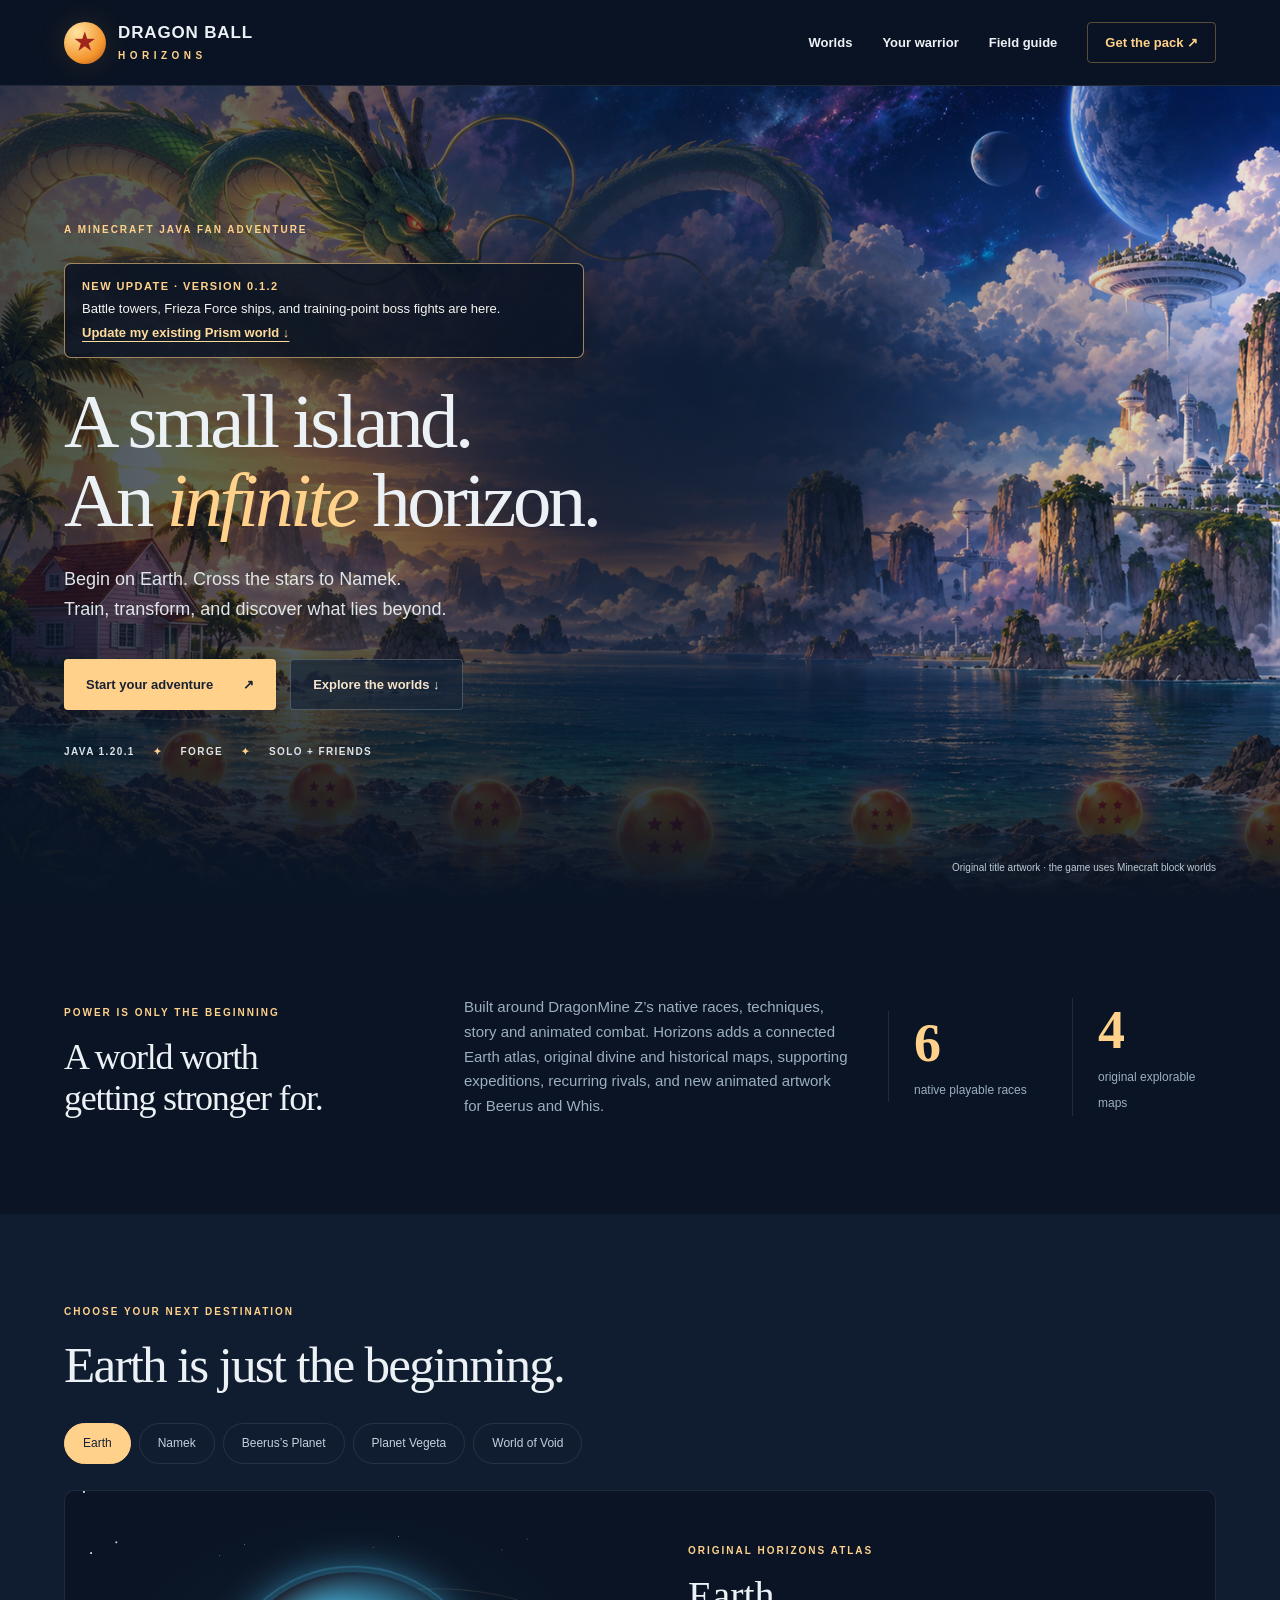
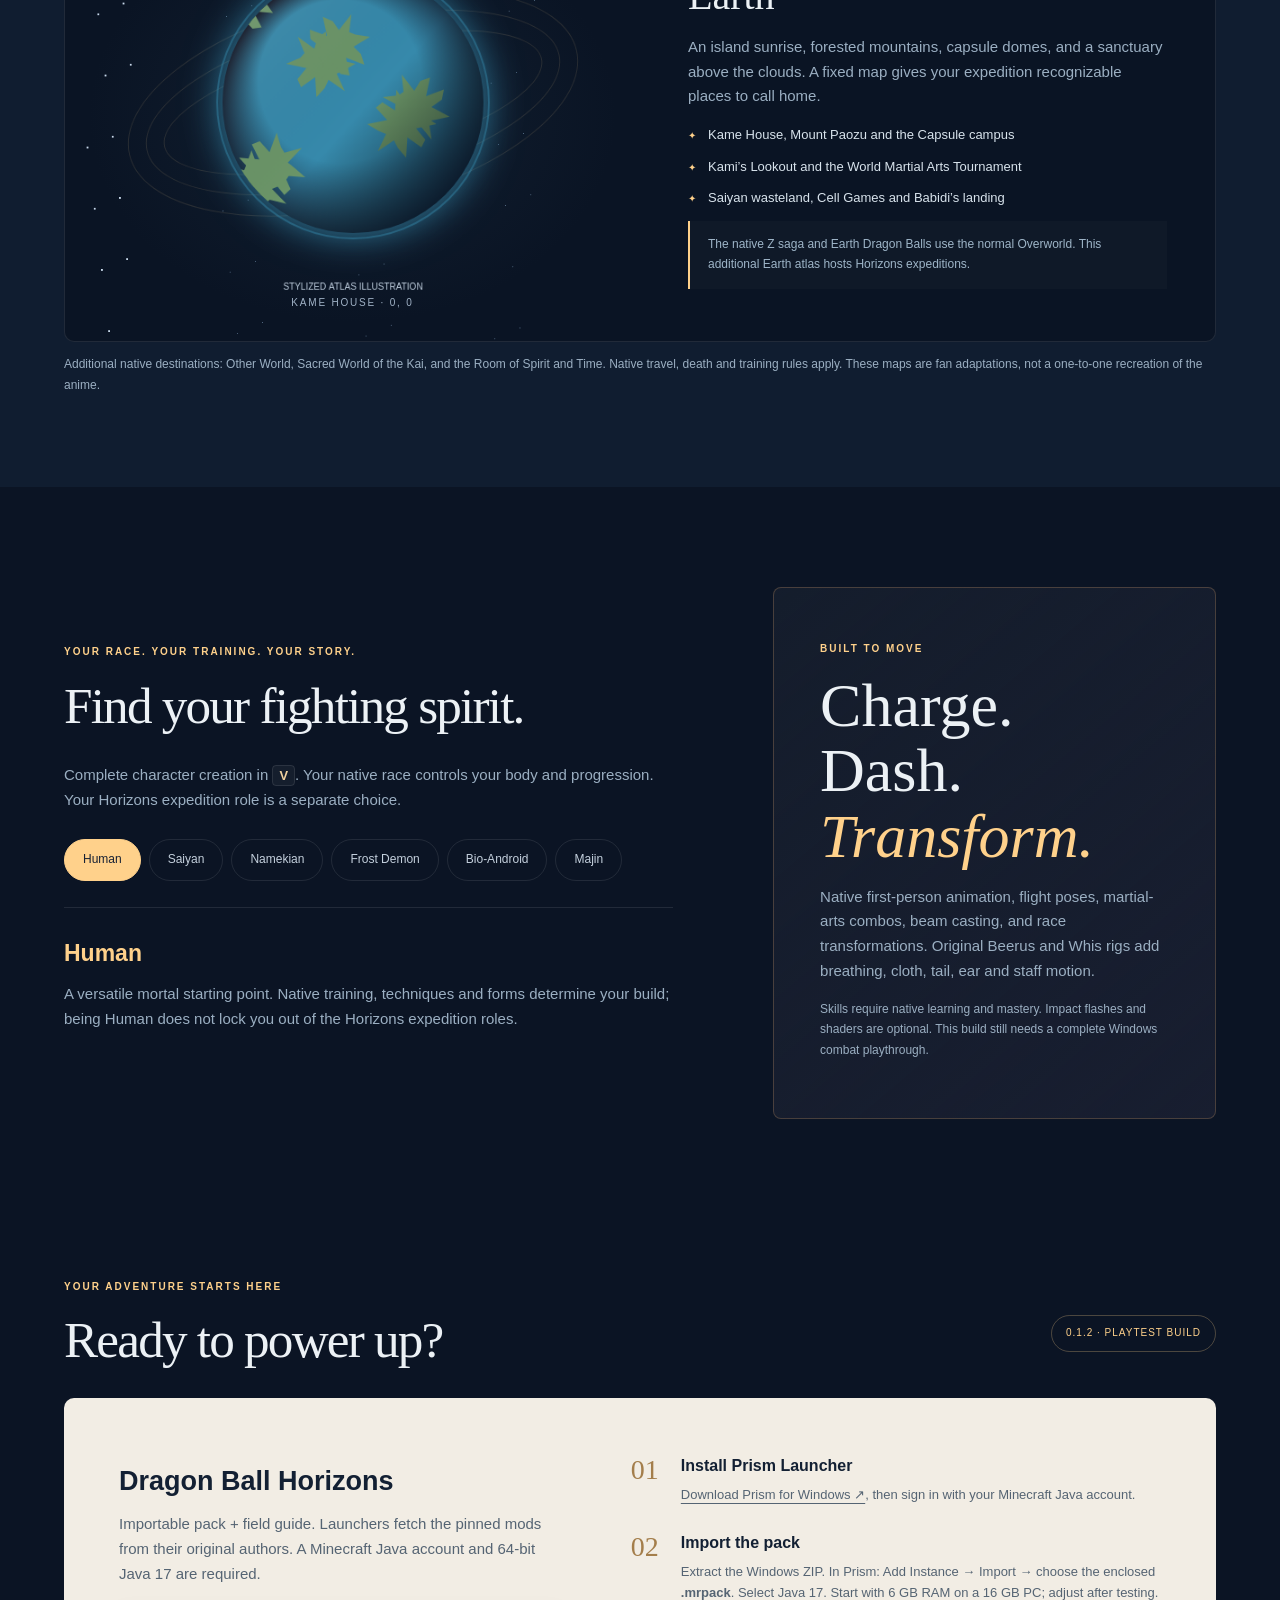
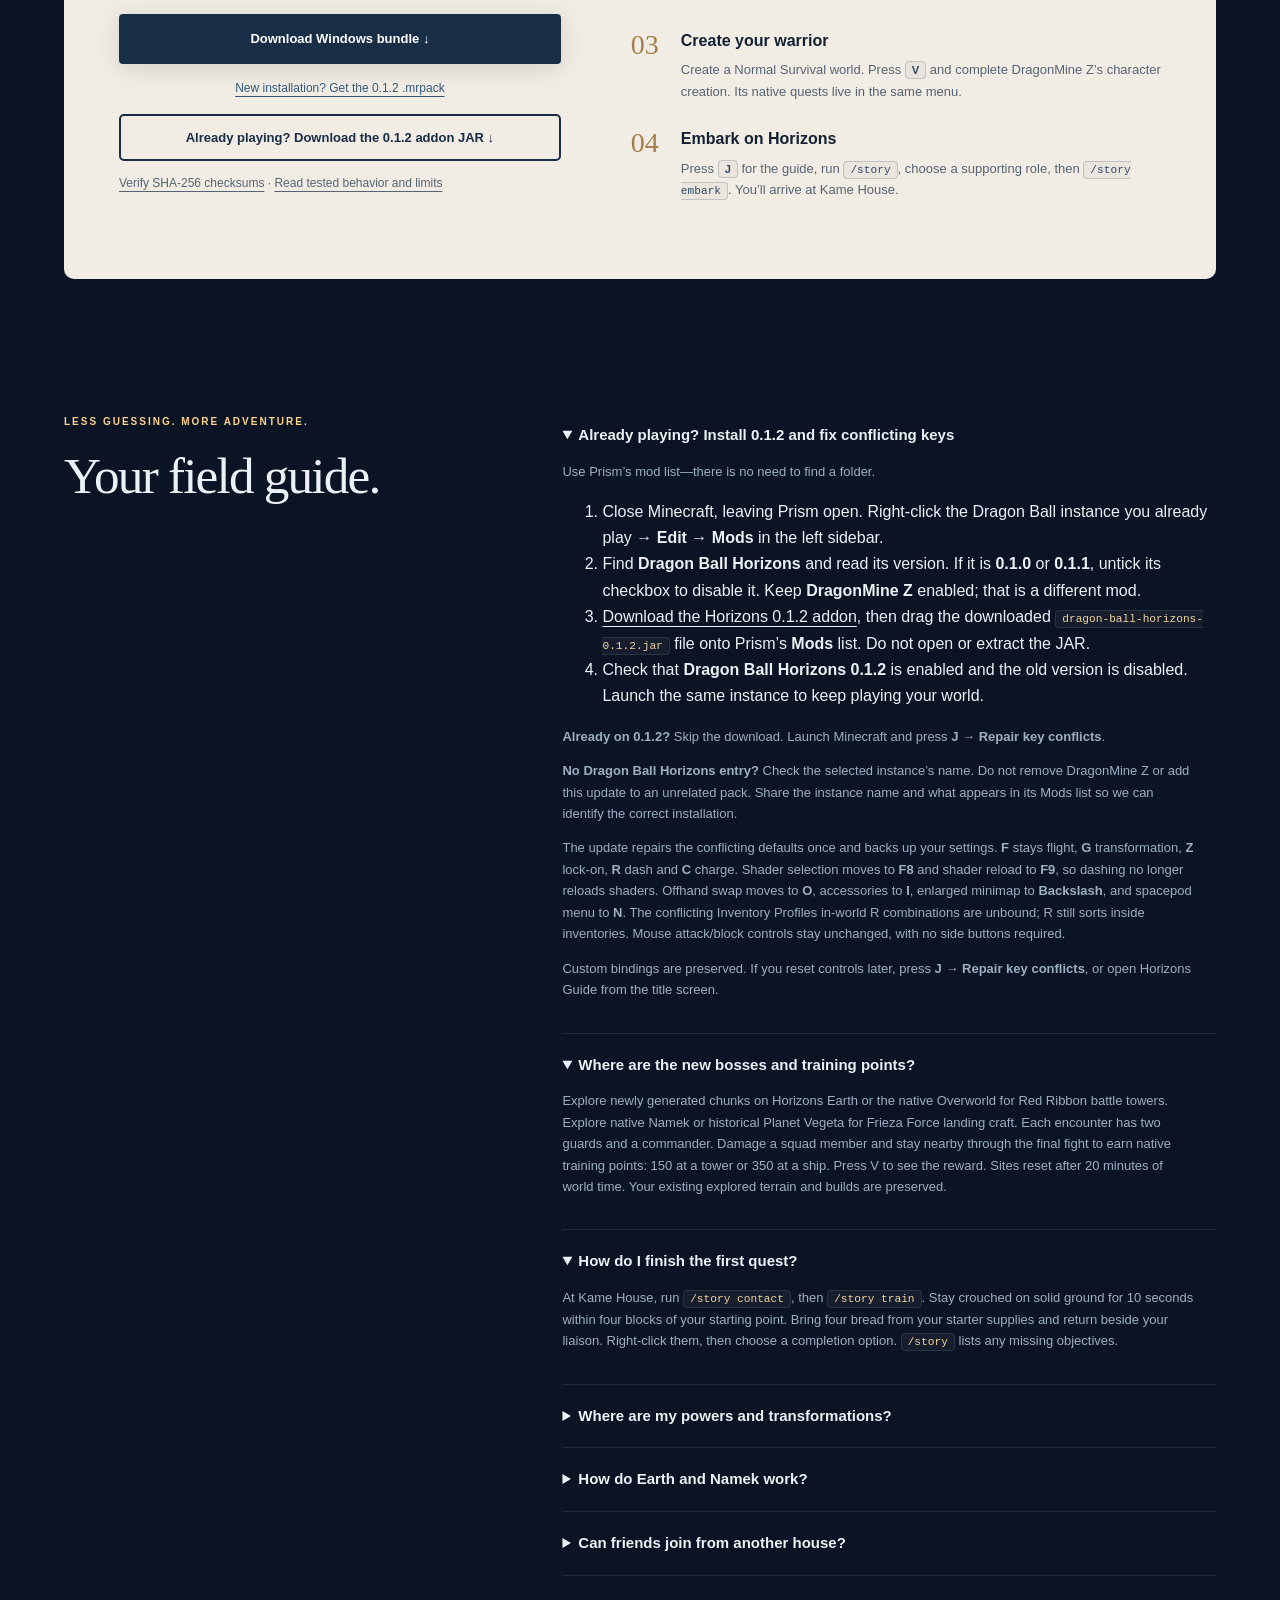
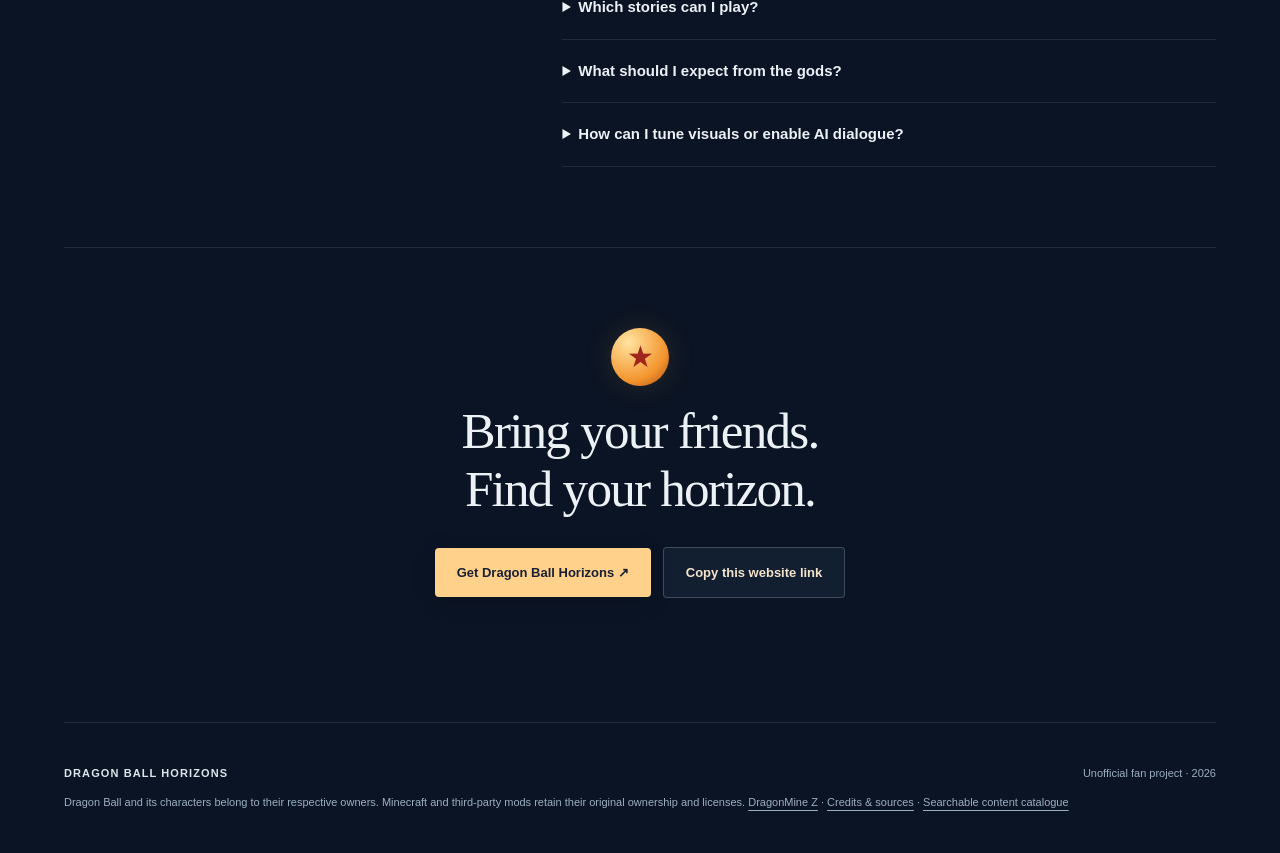
==== index.html @ 39fab30c "Show the 0.1.2 update first on small screens" ====
<!doctype html><html lang="en"><head><meta charset="utf-8"><meta name="viewport" content="width=device-width,initial-scale=1"><meta name="theme-color" content="#101b30"><title>Dragon Ball Horizons — Start your adventure</title><meta name="description" content="The start-here guide and download hub for Dragon Ball Horizons, a Minecraft Java fan modpack. Explore Earth, Namek and divine worlds with friends."><link rel="stylesheet" href="style.css"></head><body>
<header><a class="brand" href="#"><span class="ball">★</span><span>DRAGON BALL<small>H O R I Z O N S</small></span></a><nav aria-label="Main navigation"><a href="#worlds">Worlds</a><a href="#races">Your warrior</a><a href="#guide">Field guide</a><a class="nav-play" href="#play">Get the pack ↗</a></nav></header>
<main><section class="hero"><img class="hero-art" src="title.png" alt="Original fan artwork: Shenron over a golden ocean, Kame House and the floating Lookout"><div class="hero-shade"></div><div class="hero-copy"><p class="eyebrow">A MINECRAFT JAVA FAN ADVENTURE</p><div class="update-notice"><strong>NEW UPDATE · VERSION 0.1.2</strong><span>Battle towers, Frieza Force ships, and training-point boss fights are here.</span><a href="dragon-ball-horizons-0.1.2.jar" download>Update my existing Prism world ↓</a></div><h1>A small island.<br>An <em>infinite</em> horizon.</h1><p>Begin on Earth. Cross the stars to Namek.<br>Train, transform, and discover what lies beyond.</p><div class="actions"><a class="primary" href="#play">Start your adventure <span>↗</span></a><a class="secondary" href="#worlds">Explore the worlds ↓</a></div><div class="hero-meta">JAVA 1.20.1 <span>✦</span> FORGE <span>✦</span> SOLO + FRIENDS</div></div><div class="hero-caption">Original title artwork · the game uses Minecraft block worlds</div></section>
<section class="intro wrap"><div><p class="eyebrow">POWER IS ONLY THE BEGINNING</p><h2>A world worth<br>getting stronger for.</h2></div><p>Built around DragonMine Z’s native races, techniques, story and animated combat. Horizons adds a connected Earth atlas, original divine and historical maps, supporting expeditions, recurring rivals, and new animated artwork for Beerus and Whis.</p><div class="stat"><strong>6</strong><span>native playable races</span></div><div class="stat"><strong>4</strong><span>original explorable maps</span></div></section>
<section class="world-section" id="worlds"><div class="wrap"><p class="eyebrow">CHOOSE YOUR NEXT DESTINATION</p><h2>Earth is just the beginning.</h2><div class="world-tabs" role="tablist" aria-label="World guide"></div><article class="world-card"><div class="planet-scene"><canvas id="planet" width="600" height="500" aria-label="Stylized planet illustration"></canvas><span class="coordinate" id="coordinate"></span></div><div class="world-copy"><p class="eyebrow" id="world-kind"></p><h3 id="world-name"></h3><p id="world-description"></p><ul id="world-features"></ul><div class="world-note" id="world-note"></div></div></article><p class="small">Additional native destinations: Other World, Sacred World of the Kai, and the Room of Spirit and Time. Native travel, death and training rules apply. These maps are fan adaptations, not a one-to-one recreation of the anime.</p></div></section>
<section class="wrap warrior" id="races"><div><p class="eyebrow">YOUR RACE. YOUR TRAINING. YOUR STORY.</p><h2>Find your fighting spirit.</h2><p>Complete character creation in <kbd>V</kbd>. Your native race controls your body and progression. Your Horizons expedition role is a separate choice.</p><div class="race-tabs" aria-label="Playable races"></div><div class="race-detail" aria-live="polite"><h3 id="race-name"></h3><p id="race-description"></p></div></div><aside class="combat"><span class="eyebrow">BUILT TO MOVE</span><h3>Charge.<br>Dash.<br><em>Transform.</em></h3><p>Native first-person animation, flight poses, martial-arts combos, beam casting, and race transformations. Original Beerus and Whis rigs add breathing, cloth, tail, ear and staff motion.</p><p class="small">Skills require native learning and mastery. Impact flashes and shaders are optional. This build still needs a complete Windows combat playthrough.</p></aside></section>
<section class="wrap play" id="play"><div class="play-heading"><div><p class="eyebrow">YOUR ADVENTURE STARTS HERE</p><h2>Ready to power up?</h2></div><span class="release">0.1.2 · PLAYTEST BUILD</span></div><div class="download-panel"><div><h3>Dragon Ball Horizons</h3><p>Importable pack + field guide. Launchers fetch the pinned mods from their original authors. A Minecraft Java account and 64-bit Java 17 are required.</p><a class="primary" href="Dragon-Ball-Horizons-0.1.2-Windows.zip" download>Download Windows bundle ↓</a><a class="text-link" href="Dragon-Ball-Horizons-0.1.2.mrpack" download>New installation? Get the 0.1.2 .mrpack</a><a class="update-link" href="dragon-ball-horizons-0.1.2.jar" download>Already playing? Download the 0.1.2 addon JAR ↓</a><p class="small"><a href="SHA256SUMS.txt">Verify SHA-256 checksums</a> · <a href="VALIDATION.html">Read tested behavior and limits</a></p></div><ol class="steps"><li><span>01</span><div><h4>Install Prism Launcher</h4><p><a href="https://prismlauncher.org/download/windows/" target="_blank" rel="noopener">Download Prism for Windows ↗</a>, then sign in with your Minecraft Java account.</p></div></li><li><span>02</span><div><h4>Import the pack</h4><p>Extract the Windows ZIP. In Prism: Add Instance → Import → choose the enclosed <b>.mrpack</b>. Select Java 17. Start with 6 GB RAM on a 16 GB PC; adjust after testing.</p></div></li><li><span>03</span><div><h4>Create your warrior</h4><p>Create a Normal Survival world. Press <kbd>V</kbd> and complete DragonMine Z’s character creation. Its native quests live in the same menu.</p></div></li><li><span>04</span><div><h4>Embark on Horizons</h4><p>Press <kbd>J</kbd> for the guide, run <code>/story</code>, choose a supporting role, then <code>/story embark</code>. You’ll arrive at Kame House.</p></div></li></ol></div></section>
<section class="wrap guide" id="guide"><div><p class="eyebrow">LESS GUESSING. MORE ADVENTURE.</p><h2>Your field guide.</h2></div><div class="faq"><details open><summary>Already playing? Install 0.1.2 and fix conflicting keys</summary><p>Use Prism’s mod list—there is no need to find a folder.</p><ol><li>Close Minecraft, leaving Prism open. Right-click the Dragon Ball instance you already play → <b>Edit</b> → <b>Mods</b> in the left sidebar.</li><li>Find <b>Dragon Ball Horizons</b> and read its version. If it is <b>0.1.0</b> or <b>0.1.1</b>, untick its checkbox to disable it. Keep <b>DragonMine Z</b> enabled; that is a different mod.</li><li><a href="dragon-ball-horizons-0.1.2.jar" download>Download the Horizons 0.1.2 addon</a>, then drag the downloaded <code>dragon-ball-horizons-0.1.2.jar</code> file onto Prism’s <b>Mods</b> list. Do not open or extract the JAR.</li><li>Check that <b>Dragon Ball Horizons 0.1.2</b> is enabled and the old version is disabled. Launch the same instance to keep playing your world.</li></ol><p><b>Already on 0.1.2?</b> Skip the download. Launch Minecraft and press <b>J → Repair key conflicts</b>.</p><p><b>No Dragon Ball Horizons entry?</b> Check the selected instance’s name. Do not remove DragonMine Z or add this update to an unrelated pack. Share the instance name and what appears in its Mods list so we can identify the correct installation.</p><p>The update repairs the conflicting defaults once and backs up your settings. <b>F</b> stays flight, <b>G</b> transformation, <b>Z</b> lock-on, <b>R</b> dash and <b>C</b> charge. Shader selection moves to <b>F8</b> and shader reload to <b>F9</b>, so dashing no longer reloads shaders. Offhand swap moves to <b>O</b>, accessories to <b>I</b>, enlarged minimap to <b>Backslash</b>, and spacepod menu to <b>N</b>. The conflicting Inventory Profiles in-world R combinations are unbound; R still sorts inside inventories. Mouse attack/block controls stay unchanged, with no side buttons required.</p><p>Custom bindings are preserved. If you reset controls later, press <b>J → Repair key conflicts</b>, or open Horizons Guide from the title screen.</p></details><details open><summary>Where are the new bosses and training points?</summary><p>Explore newly generated chunks on Horizons Earth or the native Overworld for Red Ribbon battle towers. Explore native Namek or historical Planet Vegeta for Frieza Force landing craft. Each encounter has two guards and a commander. Damage a squad member and stay nearby through the final fight to earn native training points: 150 at a tower or 350 at a ship. Press V to see the reward. Sites reset after 20 minutes of world time. Your existing explored terrain and builds are preserved.</p></details><details open><summary>How do I finish the first quest?</summary><p>At Kame House, run <code>/story contact</code>, then <code>/story train</code>. Stay crouched on solid ground for 10 seconds within four blocks of your starting point. Bring four bread from your starter supplies and return beside your liaison. Right-click them, then choose a completion option. <code>/story</code> lists any missing objectives.</p></details><details><summary>Where are my powers and transformations?</summary><p>Press <kbd>V</kbd> for native stats, skills, forms and techniques. Right-click native mentors to see lessons and prerequisites. Charge with <kbd>C</kbd>, use the native action key <kbd>G</kbd>, fly with <kbd>F</kbd>, dash with <kbd>R</kbd>, and lock on with <kbd>Z</kbd>. Check Controls → DragonMine Z for bindings and conflicts. A Horizons quest title does not unlock a native power.</p></details><details><summary>How do Earth and Namek work?</summary><p>Horizons Earth is an original fixed map of recognizable landmarks. The normal Overworld remains the home of the native Z saga and Earth Dragon Ball generation. <code>/horizons home</code> returns from a Horizons map to your saved departure point. Namek is the native DragonMine Z dimension. <code>/horizons atlas</code> lists travel gates, locations and fares.</p></details><details><summary>Can friends join from another house?</summary><p>Yes, the pack includes e4mc. Everyone imports the same release. The host opens Esc → Open to LAN, then shares the public address shown in chat. Friends use Multiplayer → Direct Connection. Keep the host online; later sessions may have a new address. A two-account internet join still needs acceptance testing for this release.</p></details><details><summary>Which stories can I play?</summary><p>The native journal in V contains the Z saga and additional side stories. Horizons adds four supporting roles—Earth Defender, Saiyan Voyager, Namek Guardian and Divine Student—sharing a 16-chapter chronology with personal rewards, decisions and memories. The custom assignments and arena retellings are adaptations, not replacement canon.</p></details><details><summary>What should I expect from the gods?</summary><p>Meet native Beerus and Whis mentors in an original floating tree-palace realm, with new original animated visual assets. King Kai and Old Kai remain native teachers elsewhere. Gods and angels are not selectable native races. The World of Void is an exhibition map, not a complete Tournament of Power, and Planet Vegeta is a historical recreation.</p></details><details><summary>How can I tune visuals or enable AI dialogue?</summary><p>Use the native V configuration for camera settings and animations. Shaders start off; enable the included Complementary preset through Oculus if your PC handles it. For optional local NPC dialogue, the imported instance contains a Windows helper in <code>dbh-tools</code>. It uses a host-local Ollama model; ordinary authored dialogue works without AI. AI cannot change quests or grant powers.</p></details></div></section>
<section class="wrap closing"><span class="ball">★</span><h2>Bring your friends.<br>Find your horizon.</h2><a class="primary" href="#play">Get Dragon Ball Horizons ↗</a><button id="share" class="secondary">Copy this website link</button><span id="share-status" role="status"></span></section>
</main><footer class="wrap"><p>DRAGON BALL HORIZONS <span>Unofficial fan project · 2026</span></p><p>Dragon Ball and its characters belong to their respective owners. Minecraft and third-party mods retain their original ownership and licenses. <a href="https://modrinth.com/mod/dragonminez">DragonMine Z</a> · <a href="THIRD-PARTY.html">Credits & sources</a> · <a href="COMPENDIUM.html">Searchable content catalogue</a></p></footer><script src="app.js"></script></body></html>
---- style.css ----
:root{--ink:#101b30;--muted:#9bafc2;--gold:#ffd18b;--orange:#f1933b;--line:#ffffff18;--paper:#f2ede4}*{box-sizing:border-box}html{scroll-behavior:smooth;scroll-padding-top:90px}body{margin:0;background:#0b1424;color:#ecf1f5;font-family:Inter,Arial,sans-serif;line-height:1.65}a{color:inherit;text-underline-offset:4px}button{font:inherit;cursor:pointer}header{height:86px;display:flex;align-items:center;justify-content:space-between;padding:0 5%;border-bottom:1px solid var(--line);background:#0b1424f5;position:sticky;top:0;z-index:5}.brand{display:flex;align-items:center;gap:12px;text-decoration:none;line-height:1.1;font-weight:900;font-size:17px;letter-spacing:.05em}.brand small{font-size:10px;display:block;color:var(--gold);margin-top:7px}.ball{display:inline-flex;width:42px;height:42px;align-items:center;justify-content:center;background:radial-gradient(circle at 30% 25%,#ffe4a0,#f3942d 65%,#a64b16);color:#a0251d;border-radius:100%;box-shadow:0 0 30px #ffb93c22}.brand .ball{font-size:23px}nav{display:flex;gap:30px;align-items:center;font-size:13px;font-weight:bold}nav a{text-decoration:none}.nav-play{border:1px solid #d3a15b66;padding:9px 17px;border-radius:4px;color:var(--gold)}.hero{position:relative;min-height:690px;height:calc(100svh - 86px);max-height:980px;overflow:hidden}.hero-art,.hero-shade{position:absolute;width:100%;height:100%;inset:0;object-fit:cover}.hero-shade{background:linear-gradient(90deg,#081426bd,#0814266b 55%,#08142611),linear-gradient(0deg,#0b1424,transparent 40%)}.hero-copy{position:relative;width:90%;max-width:1280px;margin:auto;padding-top:clamp(105px,14vh,200px)}.eyebrow{font-size:10px;font-weight:800;letter-spacing:.2em;color:var(--gold);text-transform:uppercase}h1{font-size:clamp(48px,6vw,90px);font-family:Georgia,serif;line-height:1.04;font-weight:400;letter-spacing:-.045em;margin:24px 0}em{color:var(--gold);font-weight:400}h2{font-family:Georgia,serif;font-weight:400;font-size:clamp(32px,4vw,54px);letter-spacing:-.035em;line-height:1.14;margin:16px 0 28px}h3{font-size:27px;line-height:1.2;margin:12px 0}h4{margin:0 0 5px;font-size:16px}p{color:var(--muted);font-size:15px}.hero-copy>p:not(.eyebrow){color:#e0e5e8;font-size:18px}.actions{display:flex;gap:14px;margin:34px 0}.primary,.secondary{display:inline-flex;align-items:center;justify-content:center;gap:30px;padding:14px 22px;border-radius:4px;text-decoration:none;font-size:13px;font-weight:800;border:0}.primary{background:var(--gold);color:#192033;box-shadow:0 4px 25px #0002}.primary:hover{background:#ffe0ac;transform:translateY(-1px)}.secondary{background:#152438b3;color:#f5e3cb;border:1px solid #fff3}.hero-meta{font-size:10px;font-weight:700;letter-spacing:.14em;color:#dde4e9}.hero-meta span{color:var(--gold);padding:0 14px}.hero-caption{position:absolute;right:5%;bottom:24px;color:#bac9d4;font-size:10px}.wrap{width:90%;max-width:1280px;margin:auto}.intro{display:grid;grid-template-columns:1.5fr 1.6fr .6fr .6fr;gap:40px;align-items:center;padding:80px 0}.intro h2{font-size:36px;margin-bottom:0}.stat{border-left:1px solid var(--line);padding-left:25px}.stat strong{display:block;font-size:54px;font-family:Georgia,serif;color:var(--gold);line-height:1.2}.stat span{color:var(--muted);font-size:12px}.world-section{background:#101d30;padding:80px 0}.world-tabs,.race-tabs{display:flex;flex-wrap:wrap;gap:8px;margin:26px 0}.world-tabs button,.race-tabs button{border:1px solid var(--line);padding:10px 18px;border-radius:30px;background:transparent;color:#c4d0dd;font-size:12px}.world-tabs button.active,.race-tabs button.active{background:var(--gold);color:#172134;border-color:var(--gold)}.world-card{display:grid;grid-template-columns:1fr 1fr;min-height:440px;background:#0a1424;border:1px solid var(--line);border-radius:10px;overflow:hidden}.planet-scene{position:relative;background:radial-gradient(ellipse at center,#28405444,transparent 65%);overflow:hidden;display:flex;align-items:center;justify-content:center}.planet-scene canvas{width:100%;height:auto;max-height:450px;object-fit:contain}.coordinate{position:absolute;bottom:30px;font-size:10px;letter-spacing:.18em;color:#a0b2c6}.world-copy{padding:42px 48px}.world-copy h3{font-family:Georgia,serif;font-size:40px;font-weight:400}.world-copy ul{list-style:none;padding:0;font-size:13px;color:#d8e3ec}.world-copy li{margin:10px 0}.world-copy li:before{content:'✦';color:var(--gold);font-size:10px;margin-right:12px}.world-note{padding:14px 18px;border-left:2px solid var(--gold);background:#ffffff05;color:#9eb5c8;font-size:12px}.small{font-size:12px;line-height:1.7}.warrior{padding:100px 0;display:grid;grid-template-columns:1.1fr .8fr;gap:100px;align-items:center}.race-detail{min-height:165px;border-top:1px solid var(--line);padding:20px 0}.race-detail h3{color:var(--gold);font-size:23px}.combat{border:1px solid #af855b55;background:linear-gradient(140deg,#30374444,#181e30);border-radius:8px;padding:46px}.combat h3{font-family:Georgia,serif;font-weight:400;font-size:62px;line-height:1.06}kbd,code{background:#ffffff0b;color:#f1d2a0;border:1px solid #ffffff18;border-radius:4px;padding:2px 6px;font-size:.86em}kbd{font-family:inherit;font-weight:bold}.play{padding:50px 0 90px}.play-heading{display:flex;align-items:center;justify-content:space-between}.release{font-size:10px;letter-spacing:.1em;border:1px solid #ffd18b44;padding:9px 14px;color:var(--gold);border-radius:30px}.download-panel{display:grid;grid-template-columns:1fr 1.2fr;gap:70px;background:var(--paper);color:#132033;padding:55px;border-radius:10px}.download-panel p{color:#556473}.download-panel .primary{background:#182d46;color:#fff;display:flex;margin-top:28px}.text-link{display:block;text-align:center;margin:15px 0;color:#355878;font-size:12px}.steps{padding:0;margin:0;list-style:none}.steps li{display:flex;gap:22px;padding:0 0 24px}.steps li>span{color:#a47e4b;font-family:Georgia,serif;font-size:28px;line-height:1.2}.steps p{font-size:13px;margin:0}.steps code,.steps kbd{background:#2036520a;color:#2e4b68;border-color:#20365233}.guide{display:grid;grid-template-columns:1fr 1.6fr;gap:90px;padding:35px 0 80px}.faq details{border-bottom:1px solid var(--line);padding:19px 0}.faq summary{cursor:pointer;font-size:15px;font-weight:bold}.faq p{font-size:13px;padding:0 20px 0 0}.closing{text-align:center;padding:80px 0;border-top:1px solid var(--line)}.closing .ball{width:58px;height:58px;font-size:30px}.closing .secondary{margin-left:12px}#share-status{display:block;font-size:12px;color:var(--gold);height:30px;margin-top:14px}footer{border-top:1px solid var(--line);padding:30px 0}footer p{font-size:11px}footer p:first-child{font-weight:bold;letter-spacing:.1em;color:#dce5eb}footer span{float:right;font-weight:400;color:var(--muted);letter-spacing:0}:focus-visible{outline:3px solid #4cbdda;outline-offset:5px}@media(max-width:900px){header{height:74px}nav{gap:18px}nav a:not(.nav-play){display:none}.hero{min-height:640px}.hero-copy{padding-top:100px}.hero-art{object-position:43% center}.intro{grid-template-columns:1fr 1fr;gap:24px}.intro>p{font-size:14px}.world-copy{padding:30px}.warrior{gap:35px}.combat{padding:30px}.download-panel{gap:35px;padding:30px}.guide{gap:35px}}@media(max-width:640px){h1{font-size:51px}.hero-copy{padding-top:95px}.hero-caption{left:5%;right:auto;bottom:20px}.hero-meta{font-size:9px}.hero-meta span{padding:0 8px}.actions{flex-direction:column;align-items:flex-start;gap:10px}.hero-shade{background:linear-gradient(90deg,#081426c9,#08142644),linear-gradient(0deg,#0b1424,transparent)}.intro{padding:55px 0}.intro>div:first-child,.intro>p{grid-column:span 2}.intro h2{font-size:34px}.world-section{padding:50px 0}.world-tabs button{padding:9px 14px}.world-card{grid-template-columns:1fr}.planet-scene{height:280px}.planet-scene canvas{height:300px}.coordinate{bottom:14px}.world-copy{padding:22px 26px 30px}.world-copy h3{font-size:34px}.warrior{grid-template-columns:1fr;padding:65px 0;gap:20px}.combat h3{font-size:48px}.play{padding:25px 0 55px}.play-heading{display:block}.release{display:inline-block;margin-bottom:22px}.download-panel{grid-template-columns:1fr;padding:26px;gap:30px}.guide{grid-template-columns:1fr;gap:10px;padding:20px 0 50px}.closing{padding:50px 0}.closing .secondary{display:flex;margin:15px auto}footer span{float:none;display:block;margin-top:8px}}@media(prefers-reduced-motion:reduce){html{scroll-behavior:auto}.primary:hover{transform:none}}

.update-notice{display:flex;flex-direction:column;align-items:flex-start;gap:3px;max-width:520px;padding:13px 17px;margin-top:24px;border:1px solid #ffd18b99;border-radius:7px;background:#0b1424df;box-shadow:0 8px 30px #0005}.update-notice strong{color:#ffd18b;font-size:11px;letter-spacing:.13em}.update-notice span{color:#f4f4f1;font-size:13px}.update-notice a{color:#ffdb9b;font-size:13px;font-weight:800}.update-link{display:block;text-align:center;padding:11px;margin-top:10px;border:2px solid #182d46;border-radius:5px;color:#182d46;font-size:13px;font-weight:800;text-decoration:none}.update-link:hover{background:#e7edf1}@media(max-width:640px){.hero{min-height:710px}.update-notice{max-width:100%}}
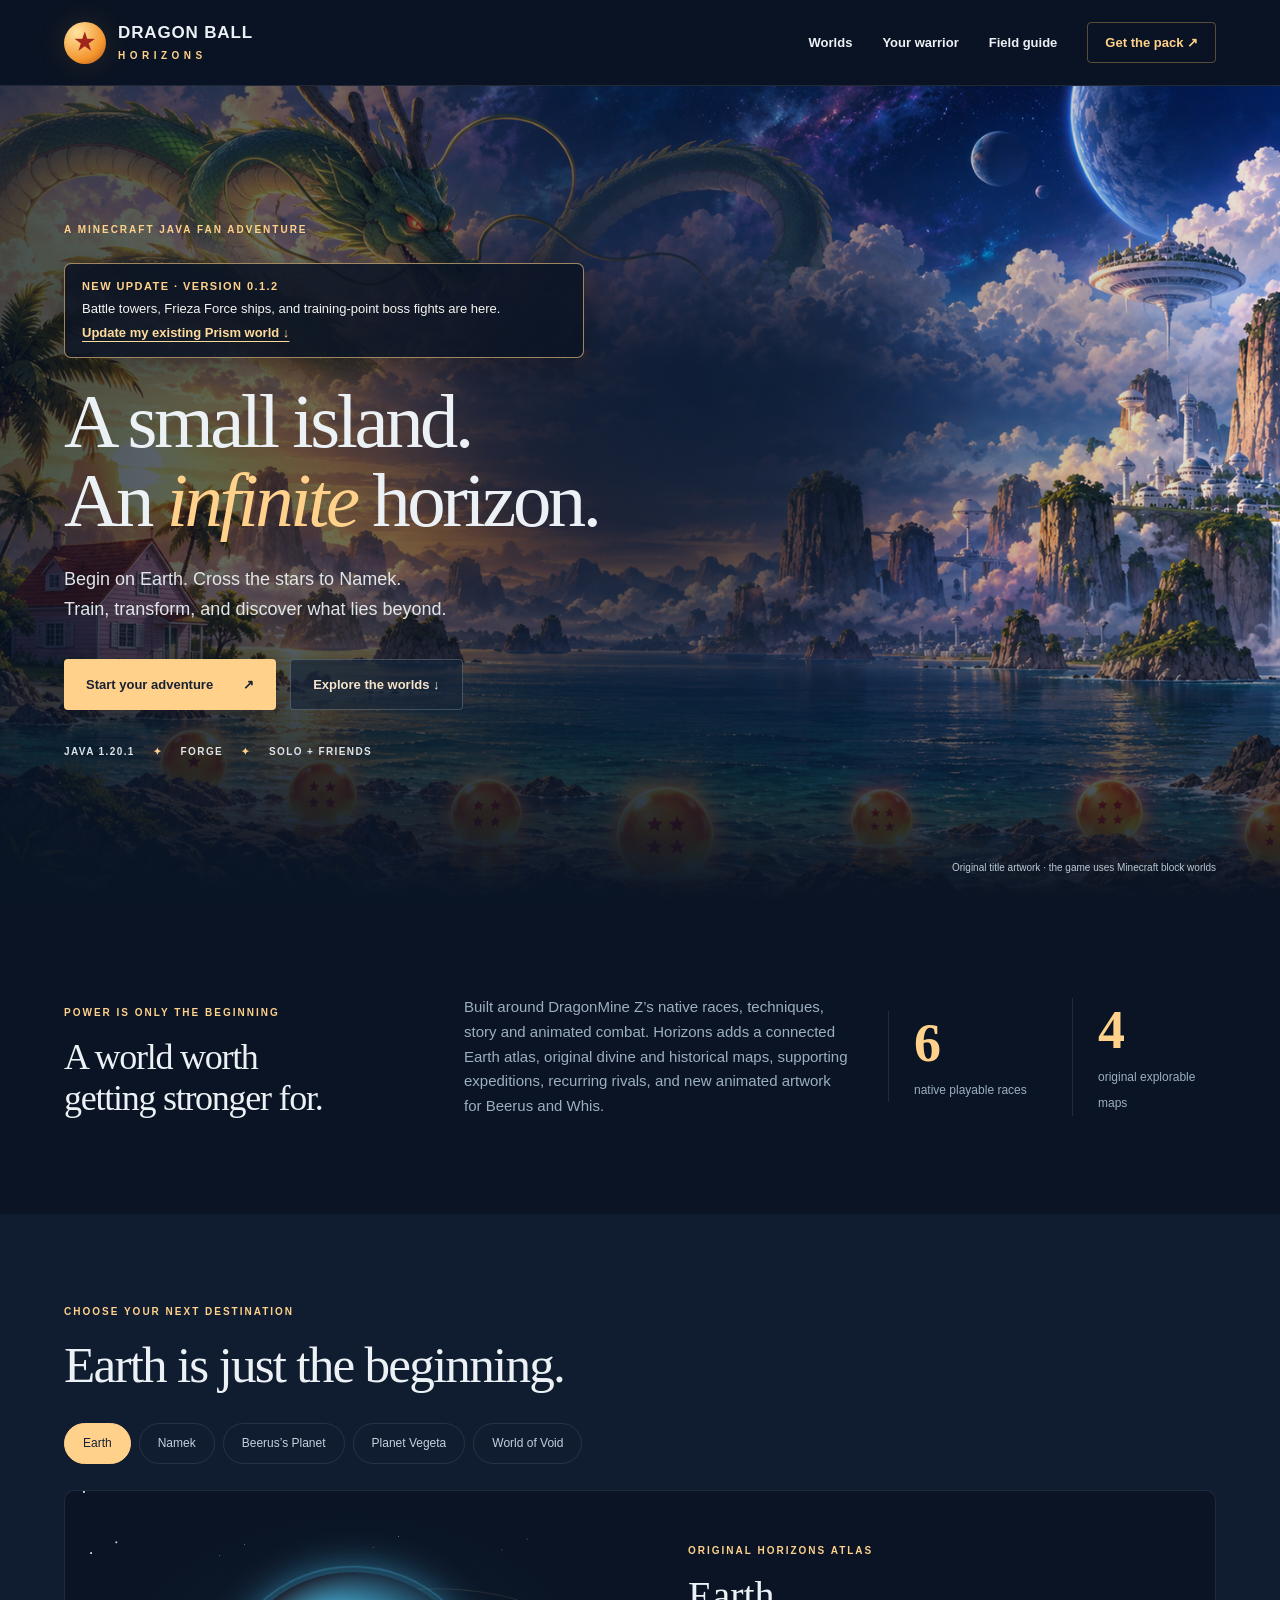
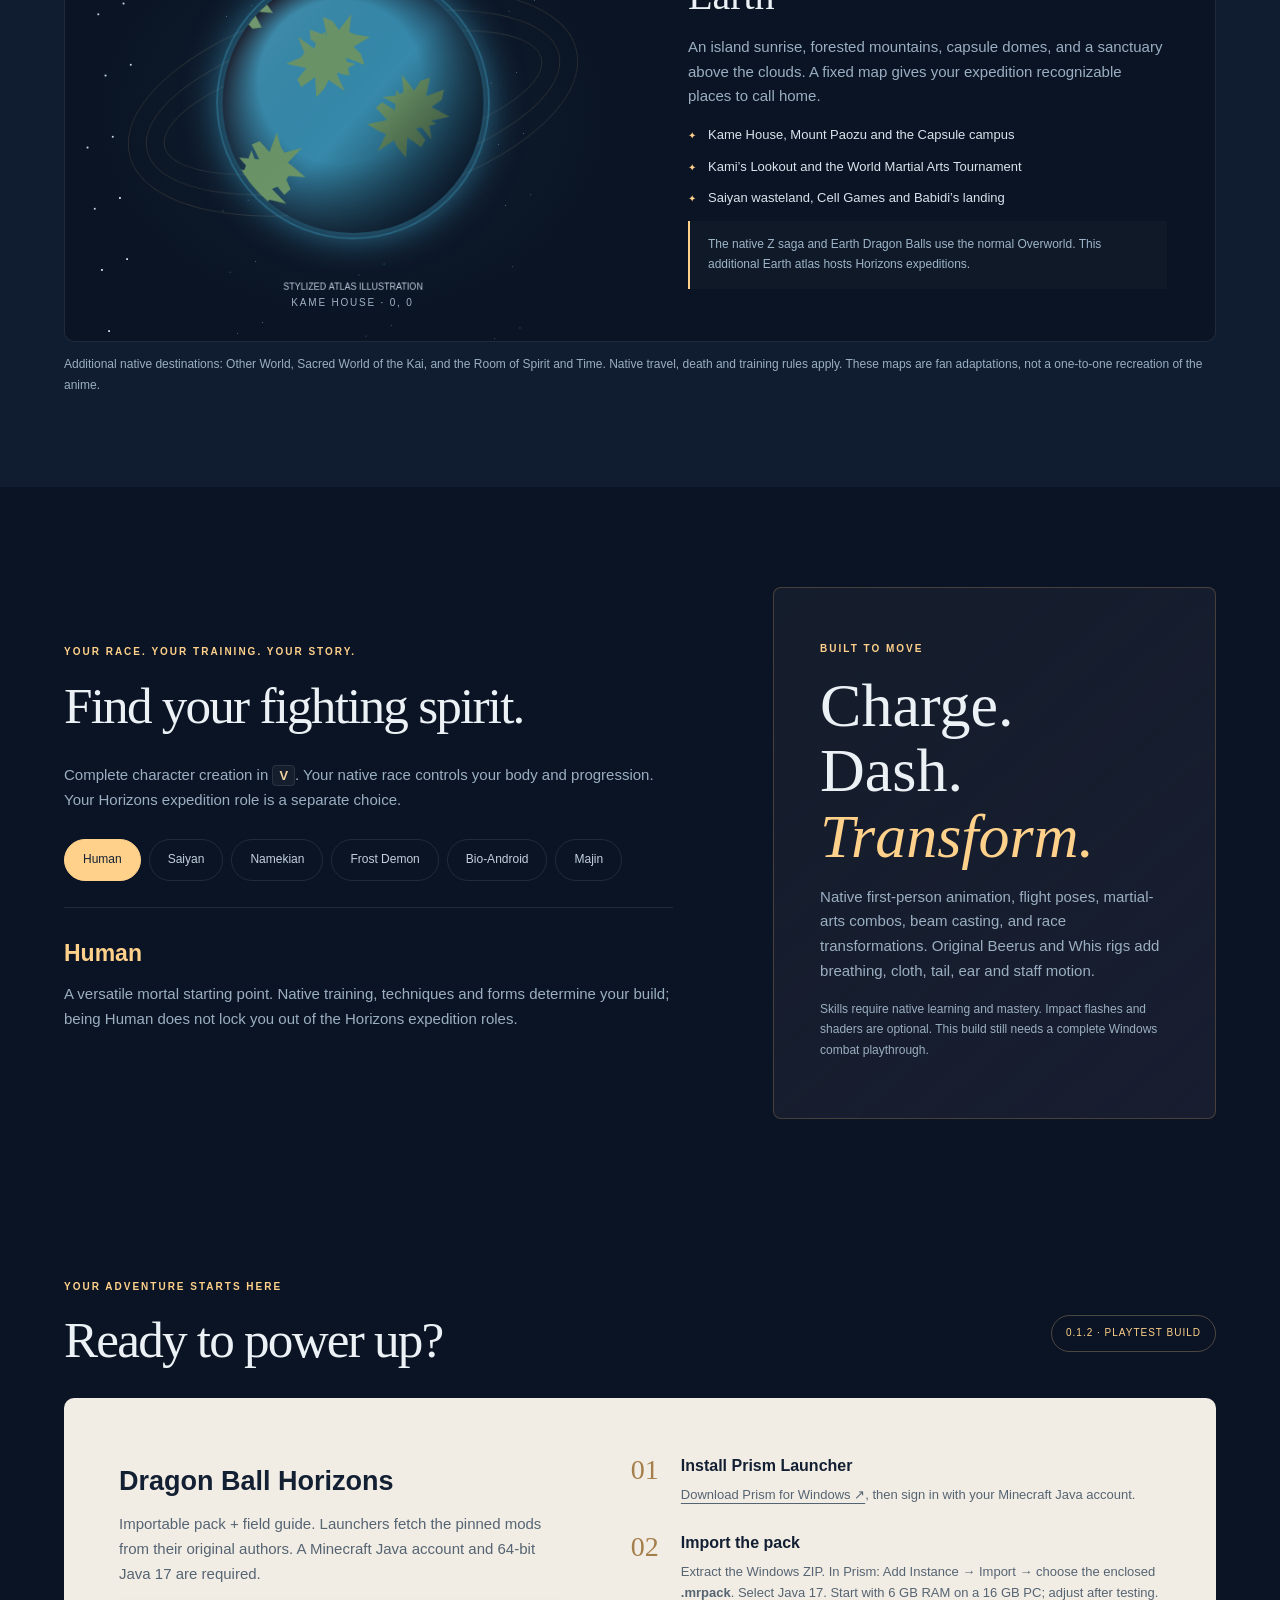
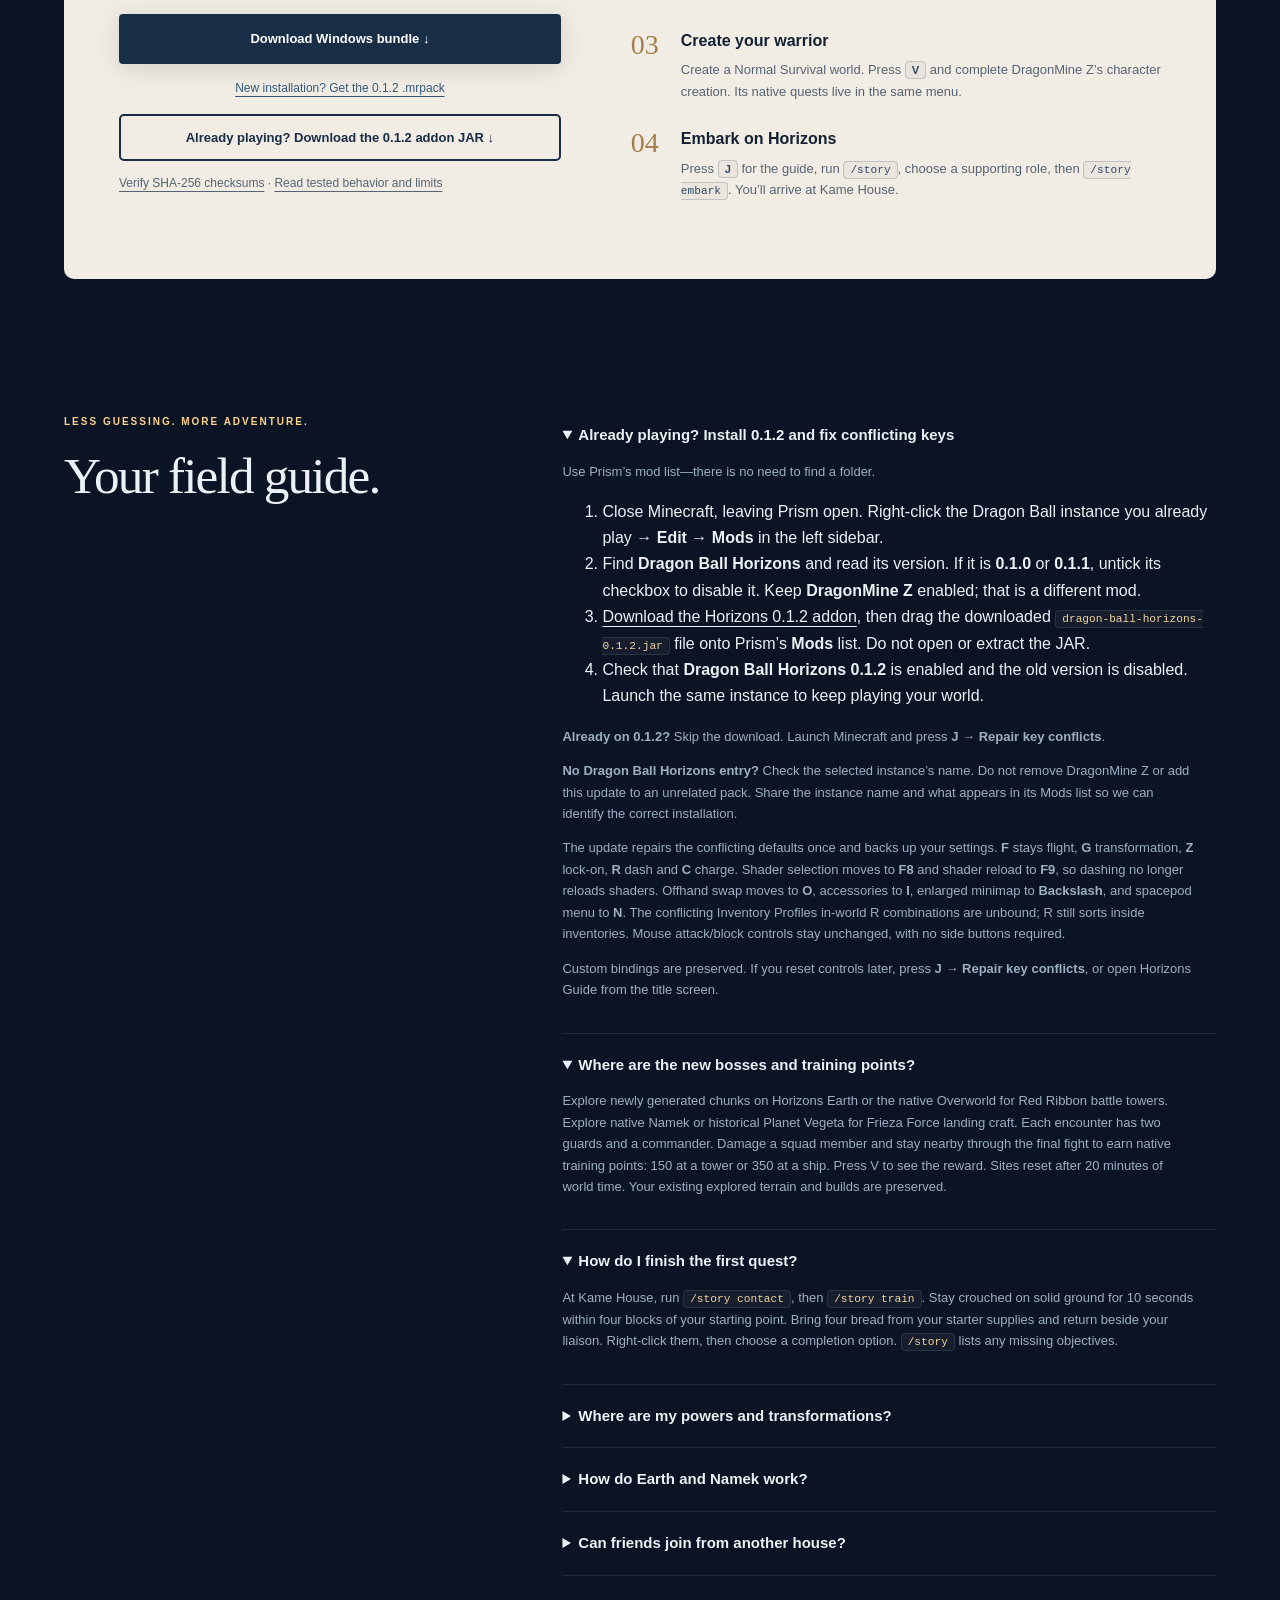
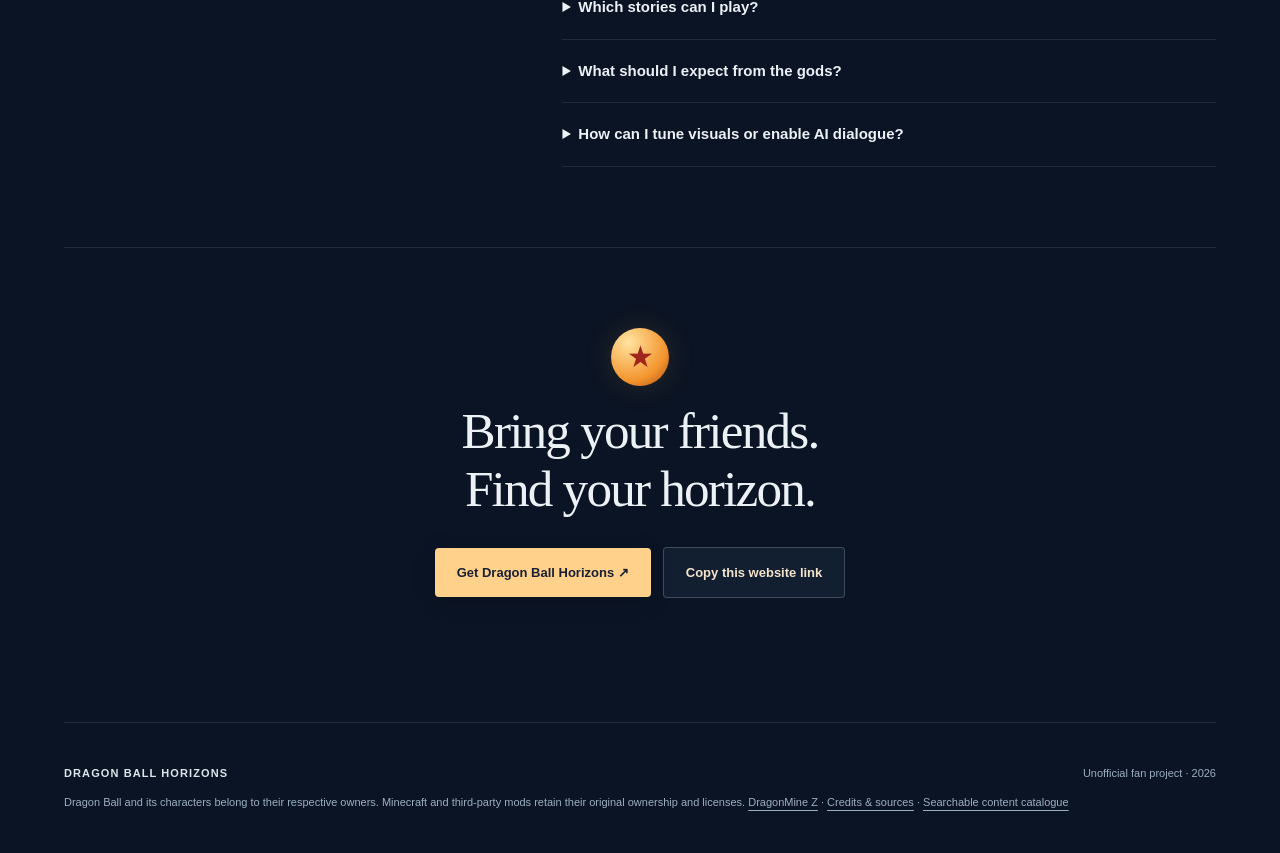
==== commit fe657052: "Refresh mobile update styling" ====
--- a/index.html
+++ b/index.html
@@ -1,4 +1,4 @@
-<!doctype html><html lang="en"><head><meta charset="utf-8"><meta name="viewport" content="width=device-width,initial-scale=1"><meta name="theme-color" content="#101b30"><title>Dragon Ball Horizons — Start your adventure</title><meta name="description" content="The start-here guide and download hub for Dragon Ball Horizons, a Minecraft Java fan modpack. Explore Earth, Namek and divine worlds with friends."><link rel="stylesheet" href="style.css"></head><body>
+<!doctype html><html lang="en"><head><meta charset="utf-8"><meta name="viewport" content="width=device-width,initial-scale=1"><meta name="theme-color" content="#101b30"><title>Dragon Ball Horizons — Start your adventure</title><meta name="description" content="The start-here guide and download hub for Dragon Ball Horizons, a Minecraft Java fan modpack. Explore Earth, Namek and divine worlds with friends."><link rel="stylesheet" href="style.css?v=0.1.2-mobile"></head><body>
 <header><a class="brand" href="#"><span class="ball">★</span><span>DRAGON BALL<small>H O R I Z O N S</small></span></a><nav aria-label="Main navigation"><a href="#worlds">Worlds</a><a href="#races">Your warrior</a><a href="#guide">Field guide</a><a class="nav-play" href="#play">Get the pack ↗</a></nav></header>
 <main><section class="hero"><img class="hero-art" src="title.png" alt="Original fan artwork: Shenron over a golden ocean, Kame House and the floating Lookout"><div class="hero-shade"></div><div class="hero-copy"><p class="eyebrow">A MINECRAFT JAVA FAN ADVENTURE</p><div class="update-notice"><strong>NEW UPDATE · VERSION 0.1.2</strong><span>Battle towers, Frieza Force ships, and training-point boss fights are here.</span><a href="dragon-ball-horizons-0.1.2.jar" download>Update my existing Prism world ↓</a></div><h1>A small island.<br>An <em>infinite</em> horizon.</h1><p>Begin on Earth. Cross the stars to Namek.<br>Train, transform, and discover what lies beyond.</p><div class="actions"><a class="primary" href="#play">Start your adventure <span>↗</span></a><a class="secondary" href="#worlds">Explore the worlds ↓</a></div><div class="hero-meta">JAVA 1.20.1 <span>✦</span> FORGE <span>✦</span> SOLO + FRIENDS</div></div><div class="hero-caption">Original title artwork · the game uses Minecraft block worlds</div></section>
 <section class="intro wrap"><div><p class="eyebrow">POWER IS ONLY THE BEGINNING</p><h2>A world worth<br>getting stronger for.</h2></div><p>Built around DragonMine Z’s native races, techniques, story and animated combat. Horizons adds a connected Earth atlas, original divine and historical maps, supporting expeditions, recurring rivals, and new animated artwork for Beerus and Whis.</p><div class="stat"><strong>6</strong><span>native playable races</span></div><div class="stat"><strong>4</strong><span>original explorable maps</span></div></section>
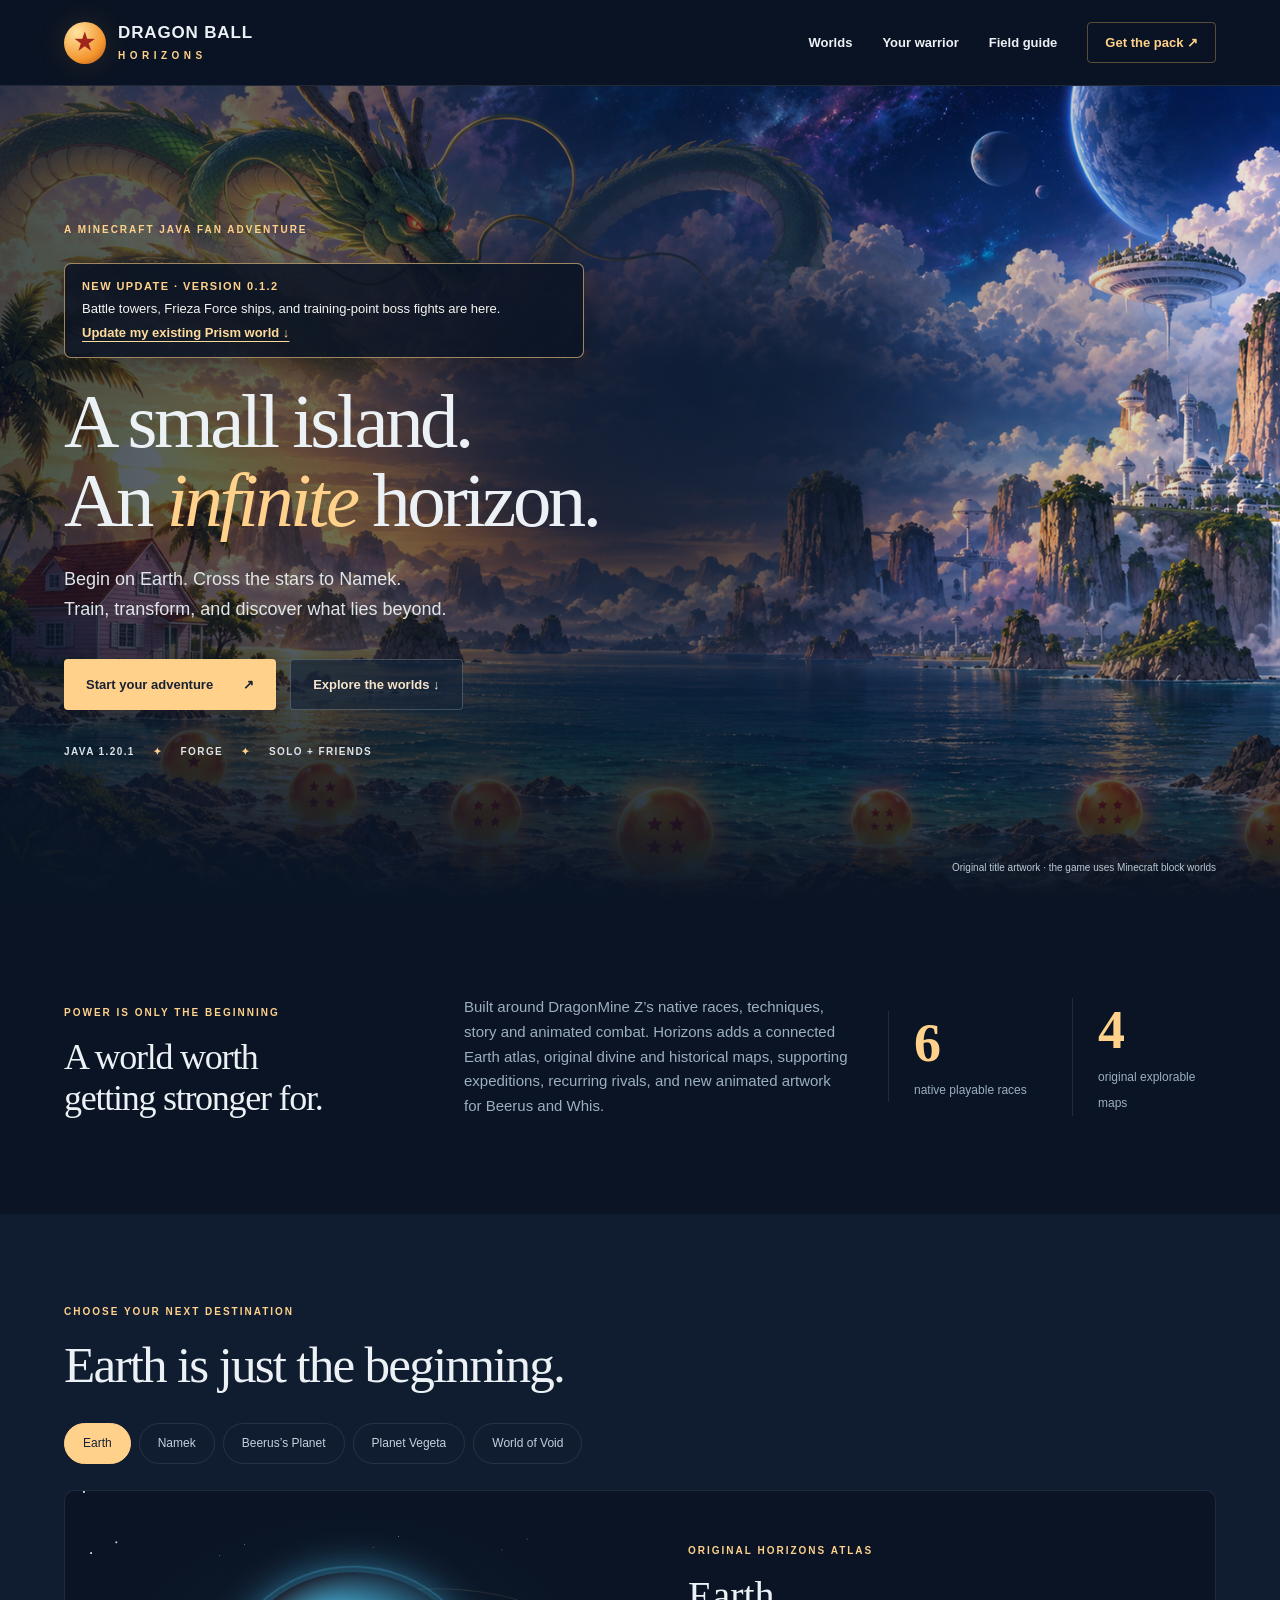
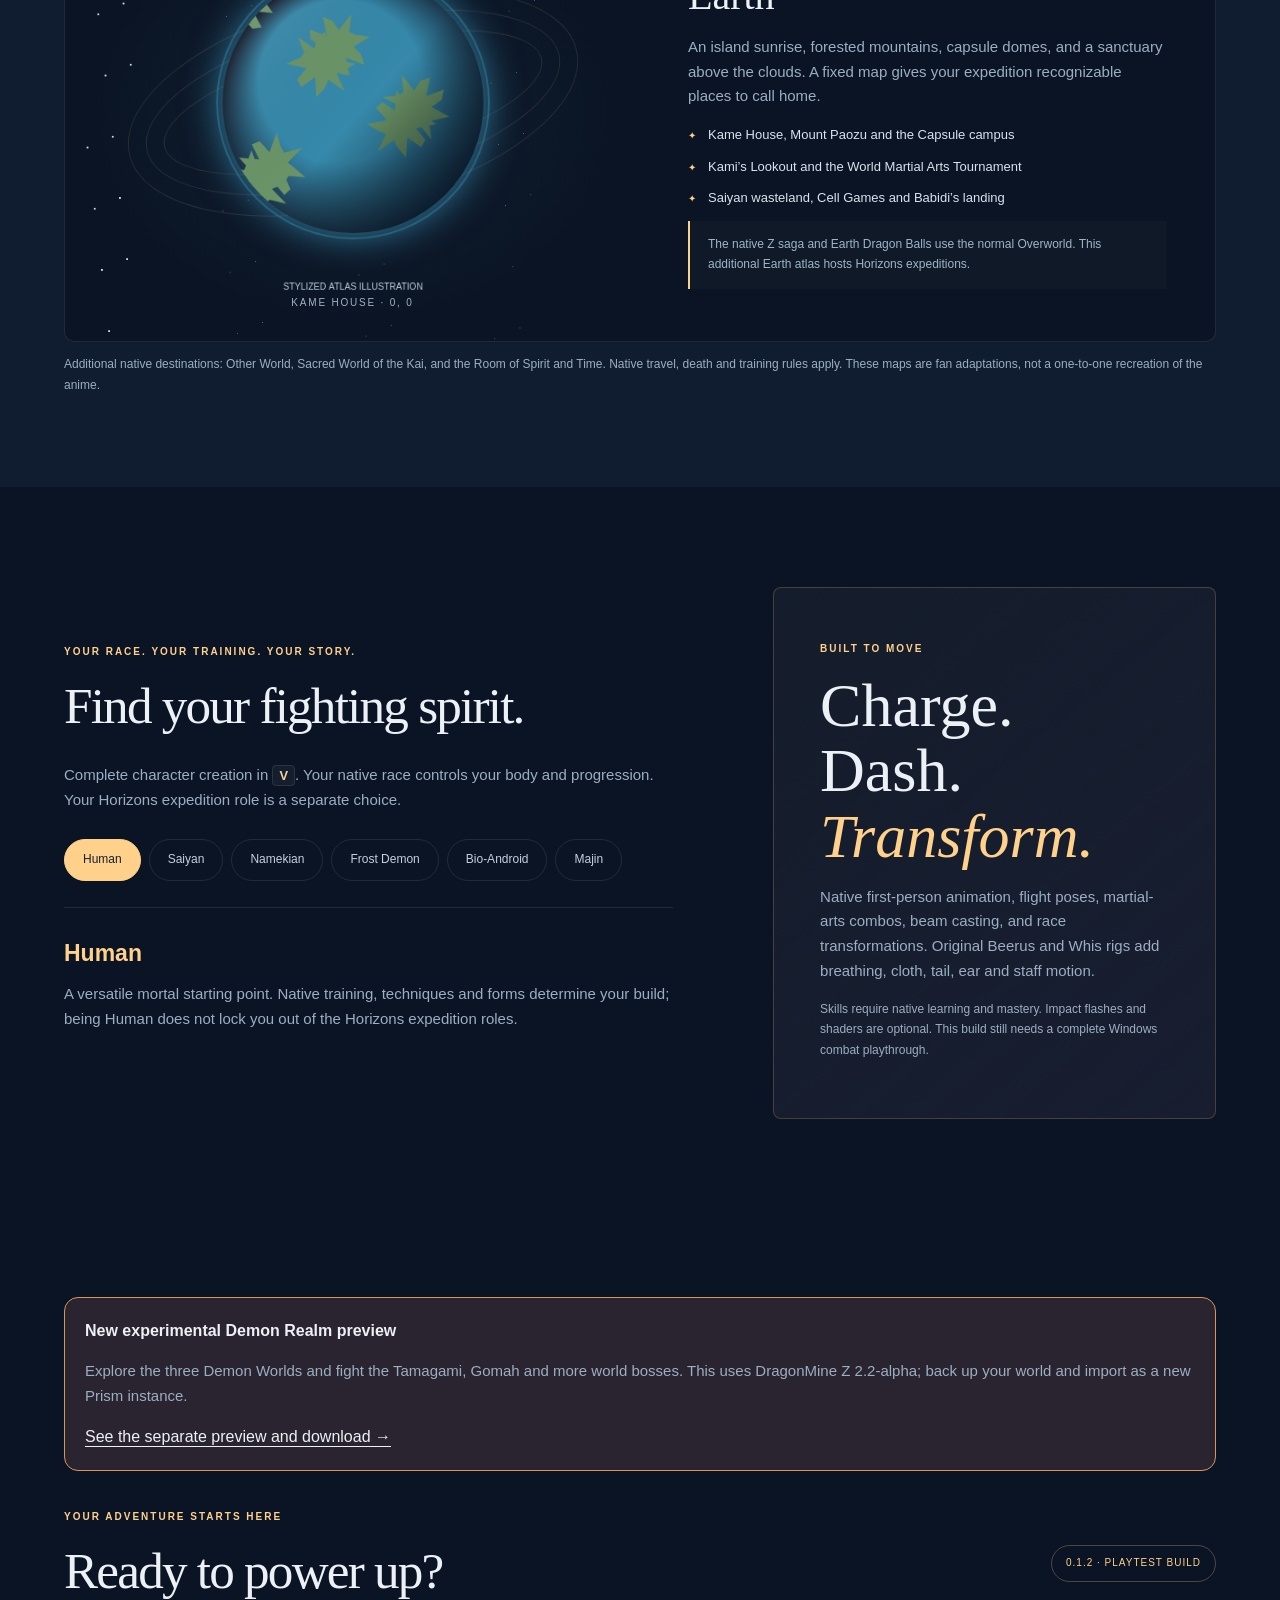
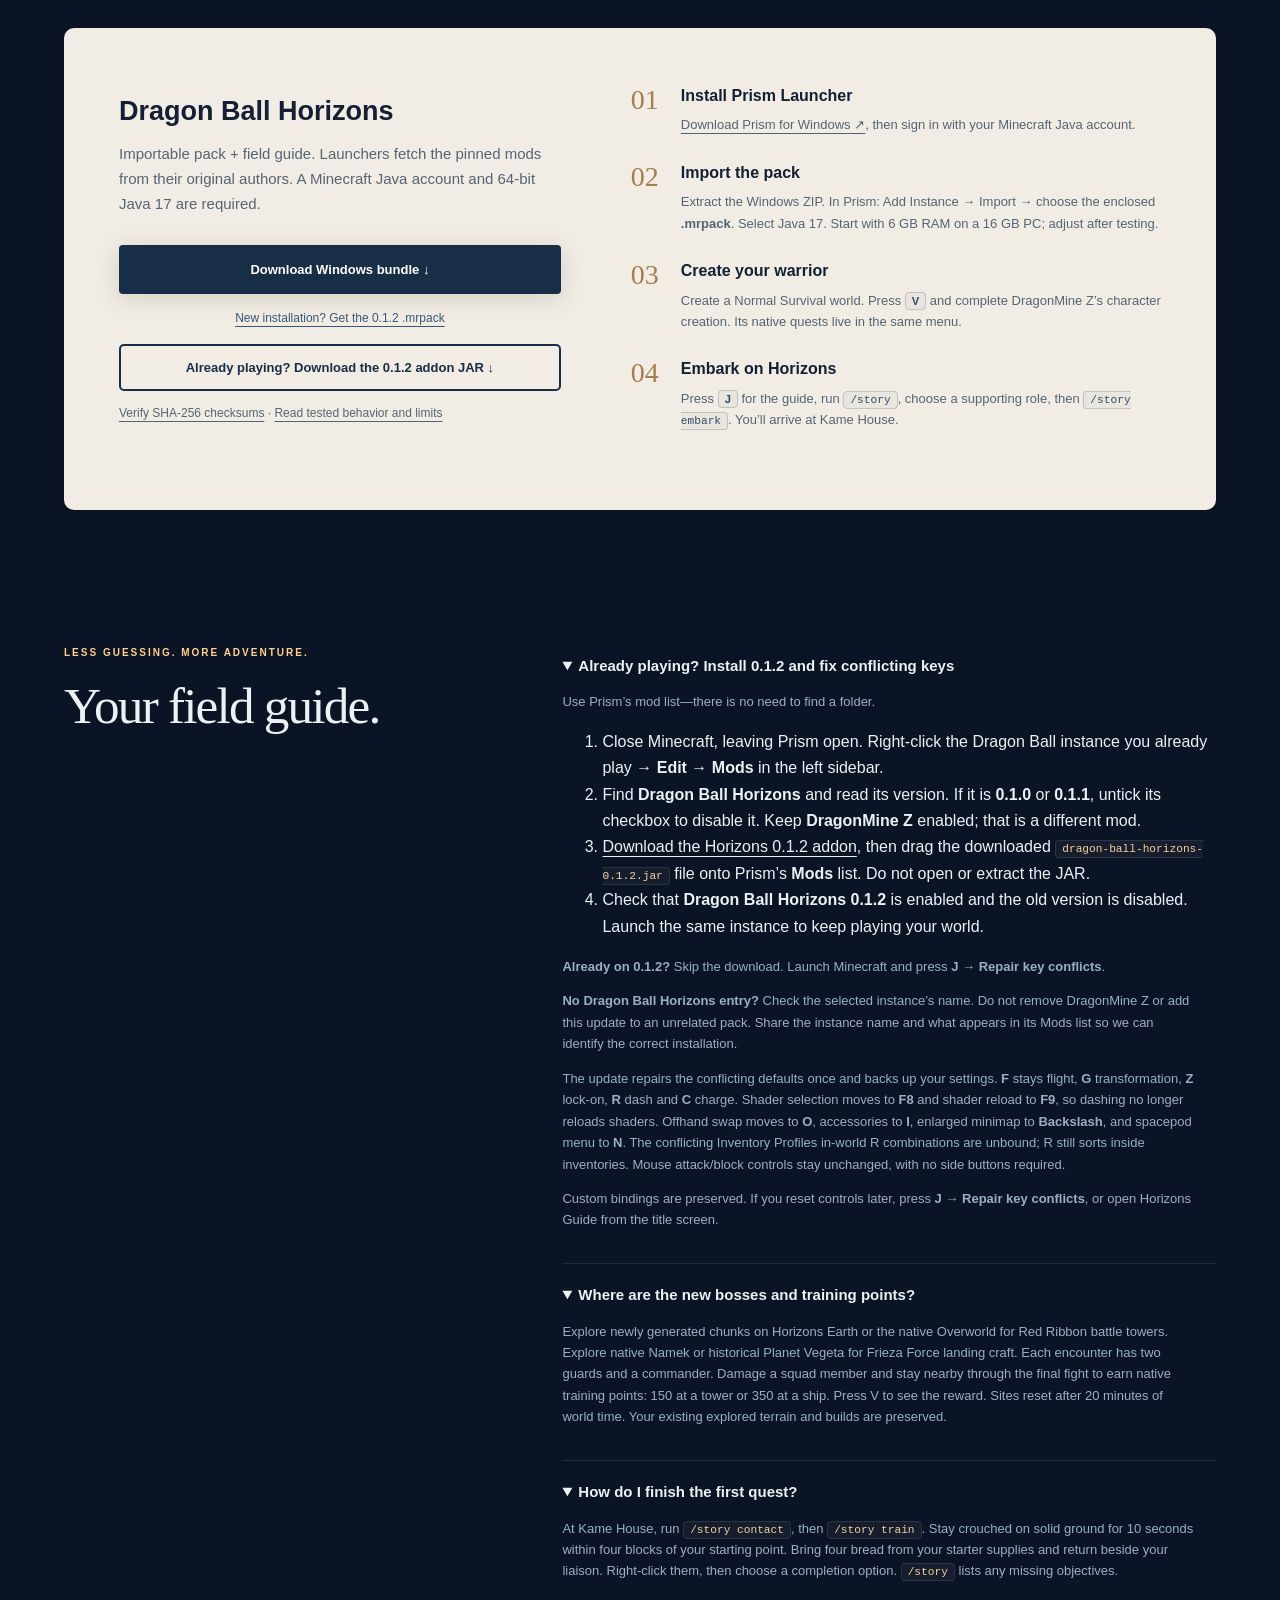
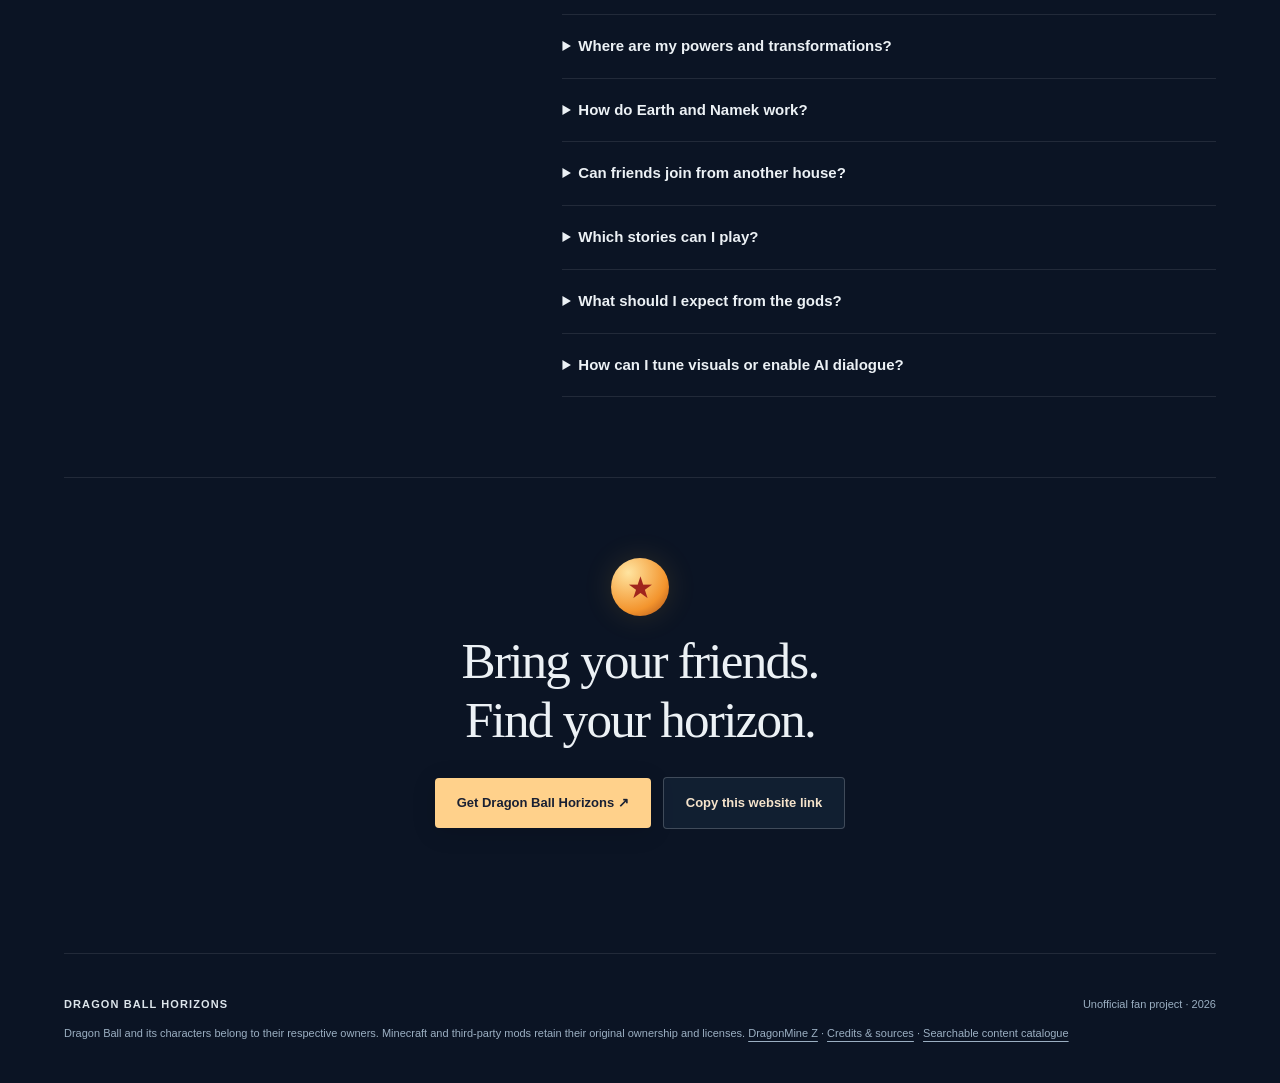
==== commit c88d6c03: "Link Demon Realm preview from start page" ====
--- a/index.html
+++ b/index.html
@@ -4,7 +4,7 @@
 <section class="intro wrap"><div><p class="eyebrow">POWER IS ONLY THE BEGINNING</p><h2>A world worth<br>getting stronger for.</h2></div><p>Built around DragonMine Z’s native races, techniques, story and animated combat. Horizons adds a connected Earth atlas, original divine and historical maps, supporting expeditions, recurring rivals, and new animated artwork for Beerus and Whis.</p><div class="stat"><strong>6</strong><span>native playable races</span></div><div class="stat"><strong>4</strong><span>original explorable maps</span></div></section>
 <section class="world-section" id="worlds"><div class="wrap"><p class="eyebrow">CHOOSE YOUR NEXT DESTINATION</p><h2>Earth is just the beginning.</h2><div class="world-tabs" role="tablist" aria-label="World guide"></div><article class="world-card"><div class="planet-scene"><canvas id="planet" width="600" height="500" aria-label="Stylized planet illustration"></canvas><span class="coordinate" id="coordinate"></span></div><div class="world-copy"><p class="eyebrow" id="world-kind"></p><h3 id="world-name"></h3><p id="world-description"></p><ul id="world-features"></ul><div class="world-note" id="world-note"></div></div></article><p class="small">Additional native destinations: Other World, Sacred World of the Kai, and the Room of Spirit and Time. Native travel, death and training rules apply. These maps are fan adaptations, not a one-to-one recreation of the anime.</p></div></section>
 <section class="wrap warrior" id="races"><div><p class="eyebrow">YOUR RACE. YOUR TRAINING. YOUR STORY.</p><h2>Find your fighting spirit.</h2><p>Complete character creation in <kbd>V</kbd>. Your native race controls your body and progression. Your Horizons expedition role is a separate choice.</p><div class="race-tabs" aria-label="Playable races"></div><div class="race-detail" aria-live="polite"><h3 id="race-name"></h3><p id="race-description"></p></div></div><aside class="combat"><span class="eyebrow">BUILT TO MOVE</span><h3>Charge.<br>Dash.<br><em>Transform.</em></h3><p>Native first-person animation, flight poses, martial-arts combos, beam casting, and race transformations. Original Beerus and Whis rigs add breathing, cloth, tail, ear and staff motion.</p><p class="small">Skills require native learning and mastery. Impact flashes and shaders are optional. This build still needs a complete Windows combat playthrough.</p></aside></section>
-<section class="wrap play" id="play"><div class="play-heading"><div><p class="eyebrow">YOUR ADVENTURE STARTS HERE</p><h2>Ready to power up?</h2></div><span class="release">0.1.2 · PLAYTEST BUILD</span></div><div class="download-panel"><div><h3>Dragon Ball Horizons</h3><p>Importable pack + field guide. Launchers fetch the pinned mods from their original authors. A Minecraft Java account and 64-bit Java 17 are required.</p><a class="primary" href="Dragon-Ball-Horizons-0.1.2-Windows.zip" download>Download Windows bundle ↓</a><a class="text-link" href="Dragon-Ball-Horizons-0.1.2.mrpack" download>New installation? Get the 0.1.2 .mrpack</a><a class="update-link" href="dragon-ball-horizons-0.1.2.jar" download>Already playing? Download the 0.1.2 addon JAR ↓</a><p class="small"><a href="SHA256SUMS.txt">Verify SHA-256 checksums</a> · <a href="VALIDATION.html">Read tested behavior and limits</a></p></div><ol class="steps"><li><span>01</span><div><h4>Install Prism Launcher</h4><p><a href="https://prismlauncher.org/download/windows/" target="_blank" rel="noopener">Download Prism for Windows ↗</a>, then sign in with your Minecraft Java account.</p></div></li><li><span>02</span><div><h4>Import the pack</h4><p>Extract the Windows ZIP. In Prism: Add Instance → Import → choose the enclosed <b>.mrpack</b>. Select Java 17. Start with 6 GB RAM on a 16 GB PC; adjust after testing.</p></div></li><li><span>03</span><div><h4>Create your warrior</h4><p>Create a Normal Survival world. Press <kbd>V</kbd> and complete DragonMine Z’s character creation. Its native quests live in the same menu.</p></div></li><li><span>04</span><div><h4>Embark on Horizons</h4><p>Press <kbd>J</kbd> for the guide, run <code>/story</code>, choose a supporting role, then <code>/story embark</code>. You’ll arrive at Kame House.</p></div></li></ol></div></section>
+<section class="wrap play" id="play"><div role="note" style="border:1px solid #d79754;border-radius:14px;padding:20px;margin:28px 0;background:#2a2330"><strong>New experimental Demon Realm preview</strong><p>Explore the three Demon Worlds and fight the Tamagami, Gomah and more world bosses. This uses DragonMine Z 2.2-alpha; back up your world and import as a new Prism instance.</p><a href="demon-realm-preview.html">See the separate preview and download →</a></div><div class="play-heading"><div><p class="eyebrow">YOUR ADVENTURE STARTS HERE</p><h2>Ready to power up?</h2></div><span class="release">0.1.2 · PLAYTEST BUILD</span></div><div class="download-panel"><div><h3>Dragon Ball Horizons</h3><p>Importable pack + field guide. Launchers fetch the pinned mods from their original authors. A Minecraft Java account and 64-bit Java 17 are required.</p><a class="primary" href="Dragon-Ball-Horizons-0.1.2-Windows.zip" download>Download Windows bundle ↓</a><a class="text-link" href="Dragon-Ball-Horizons-0.1.2.mrpack" download>New installation? Get the 0.1.2 .mrpack</a><a class="update-link" href="dragon-ball-horizons-0.1.2.jar" download>Already playing? Download the 0.1.2 addon JAR ↓</a><p class="small"><a href="SHA256SUMS.txt">Verify SHA-256 checksums</a> · <a href="VALIDATION.html">Read tested behavior and limits</a></p></div><ol class="steps"><li><span>01</span><div><h4>Install Prism Launcher</h4><p><a href="https://prismlauncher.org/download/windows/" target="_blank" rel="noopener">Download Prism for Windows ↗</a>, then sign in with your Minecraft Java account.</p></div></li><li><span>02</span><div><h4>Import the pack</h4><p>Extract the Windows ZIP. In Prism: Add Instance → Import → choose the enclosed <b>.mrpack</b>. Select Java 17. Start with 6 GB RAM on a 16 GB PC; adjust after testing.</p></div></li><li><span>03</span><div><h4>Create your warrior</h4><p>Create a Normal Survival world. Press <kbd>V</kbd> and complete DragonMine Z’s character creation. Its native quests live in the same menu.</p></div></li><li><span>04</span><div><h4>Embark on Horizons</h4><p>Press <kbd>J</kbd> for the guide, run <code>/story</code>, choose a supporting role, then <code>/story embark</code>. You’ll arrive at Kame House.</p></div></li></ol></div></section>
 <section class="wrap guide" id="guide"><div><p class="eyebrow">LESS GUESSING. MORE ADVENTURE.</p><h2>Your field guide.</h2></div><div class="faq"><details open><summary>Already playing? Install 0.1.2 and fix conflicting keys</summary><p>Use Prism’s mod list—there is no need to find a folder.</p><ol><li>Close Minecraft, leaving Prism open. Right-click the Dragon Ball instance you already play → <b>Edit</b> → <b>Mods</b> in the left sidebar.</li><li>Find <b>Dragon Ball Horizons</b> and read its version. If it is <b>0.1.0</b> or <b>0.1.1</b>, untick its checkbox to disable it. Keep <b>DragonMine Z</b> enabled; that is a different mod.</li><li><a href="dragon-ball-horizons-0.1.2.jar" download>Download the Horizons 0.1.2 addon</a>, then drag the downloaded <code>dragon-ball-horizons-0.1.2.jar</code> file onto Prism’s <b>Mods</b> list. Do not open or extract the JAR.</li><li>Check that <b>Dragon Ball Horizons 0.1.2</b> is enabled and the old version is disabled. Launch the same instance to keep playing your world.</li></ol><p><b>Already on 0.1.2?</b> Skip the download. Launch Minecraft and press <b>J → Repair key conflicts</b>.</p><p><b>No Dragon Ball Horizons entry?</b> Check the selected instance’s name. Do not remove DragonMine Z or add this update to an unrelated pack. Share the instance name and what appears in its Mods list so we can identify the correct installation.</p><p>The update repairs the conflicting defaults once and backs up your settings. <b>F</b> stays flight, <b>G</b> transformation, <b>Z</b> lock-on, <b>R</b> dash and <b>C</b> charge. Shader selection moves to <b>F8</b> and shader reload to <b>F9</b>, so dashing no longer reloads shaders. Offhand swap moves to <b>O</b>, accessories to <b>I</b>, enlarged minimap to <b>Backslash</b>, and spacepod menu to <b>N</b>. The conflicting Inventory Profiles in-world R combinations are unbound; R still sorts inside inventories. Mouse attack/block controls stay unchanged, with no side buttons required.</p><p>Custom bindings are preserved. If you reset controls later, press <b>J → Repair key conflicts</b>, or open Horizons Guide from the title screen.</p></details><details open><summary>Where are the new bosses and training points?</summary><p>Explore newly generated chunks on Horizons Earth or the native Overworld for Red Ribbon battle towers. Explore native Namek or historical Planet Vegeta for Frieza Force landing craft. Each encounter has two guards and a commander. Damage a squad member and stay nearby through the final fight to earn native training points: 150 at a tower or 350 at a ship. Press V to see the reward. Sites reset after 20 minutes of world time. Your existing explored terrain and builds are preserved.</p></details><details open><summary>How do I finish the first quest?</summary><p>At Kame House, run <code>/story contact</code>, then <code>/story train</code>. Stay crouched on solid ground for 10 seconds within four blocks of your starting point. Bring four bread from your starter supplies and return beside your liaison. Right-click them, then choose a completion option. <code>/story</code> lists any missing objectives.</p></details><details><summary>Where are my powers and transformations?</summary><p>Press <kbd>V</kbd> for native stats, skills, forms and techniques. Right-click native mentors to see lessons and prerequisites. Charge with <kbd>C</kbd>, use the native action key <kbd>G</kbd>, fly with <kbd>F</kbd>, dash with <kbd>R</kbd>, and lock on with <kbd>Z</kbd>. Check Controls → DragonMine Z for bindings and conflicts. A Horizons quest title does not unlock a native power.</p></details><details><summary>How do Earth and Namek work?</summary><p>Horizons Earth is an original fixed map of recognizable landmarks. The normal Overworld remains the home of the native Z saga and Earth Dragon Ball generation. <code>/horizons home</code> returns from a Horizons map to your saved departure point. Namek is the native DragonMine Z dimension. <code>/horizons atlas</code> lists travel gates, locations and fares.</p></details><details><summary>Can friends join from another house?</summary><p>Yes, the pack includes e4mc. Everyone imports the same release. The host opens Esc → Open to LAN, then shares the public address shown in chat. Friends use Multiplayer → Direct Connection. Keep the host online; later sessions may have a new address. A two-account internet join still needs acceptance testing for this release.</p></details><details><summary>Which stories can I play?</summary><p>The native journal in V contains the Z saga and additional side stories. Horizons adds four supporting roles—Earth Defender, Saiyan Voyager, Namek Guardian and Divine Student—sharing a 16-chapter chronology with personal rewards, decisions and memories. The custom assignments and arena retellings are adaptations, not replacement canon.</p></details><details><summary>What should I expect from the gods?</summary><p>Meet native Beerus and Whis mentors in an original floating tree-palace realm, with new original animated visual assets. King Kai and Old Kai remain native teachers elsewhere. Gods and angels are not selectable native races. The World of Void is an exhibition map, not a complete Tournament of Power, and Planet Vegeta is a historical recreation.</p></details><details><summary>How can I tune visuals or enable AI dialogue?</summary><p>Use the native V configuration for camera settings and animations. Shaders start off; enable the included Complementary preset through Oculus if your PC handles it. For optional local NPC dialogue, the imported instance contains a Windows helper in <code>dbh-tools</code>. It uses a host-local Ollama model; ordinary authored dialogue works without AI. AI cannot change quests or grant powers.</p></details></div></section>
 <section class="wrap closing"><span class="ball">★</span><h2>Bring your friends.<br>Find your horizon.</h2><a class="primary" href="#play">Get Dragon Ball Horizons ↗</a><button id="share" class="secondary">Copy this website link</button><span id="share-status" role="status"></span></section>
 </main><footer class="wrap"><p>DRAGON BALL HORIZONS <span>Unofficial fan project · 2026</span></p><p>Dragon Ball and its characters belong to their respective owners. Minecraft and third-party mods retain their original ownership and licenses. <a href="https://modrinth.com/mod/dragonminez">DragonMine Z</a> · <a href="THIRD-PARTY.html">Credits & sources</a> · <a href="COMPENDIUM.html">Searchable content catalogue</a></p></footer><script src="app.js"></script></body></html>
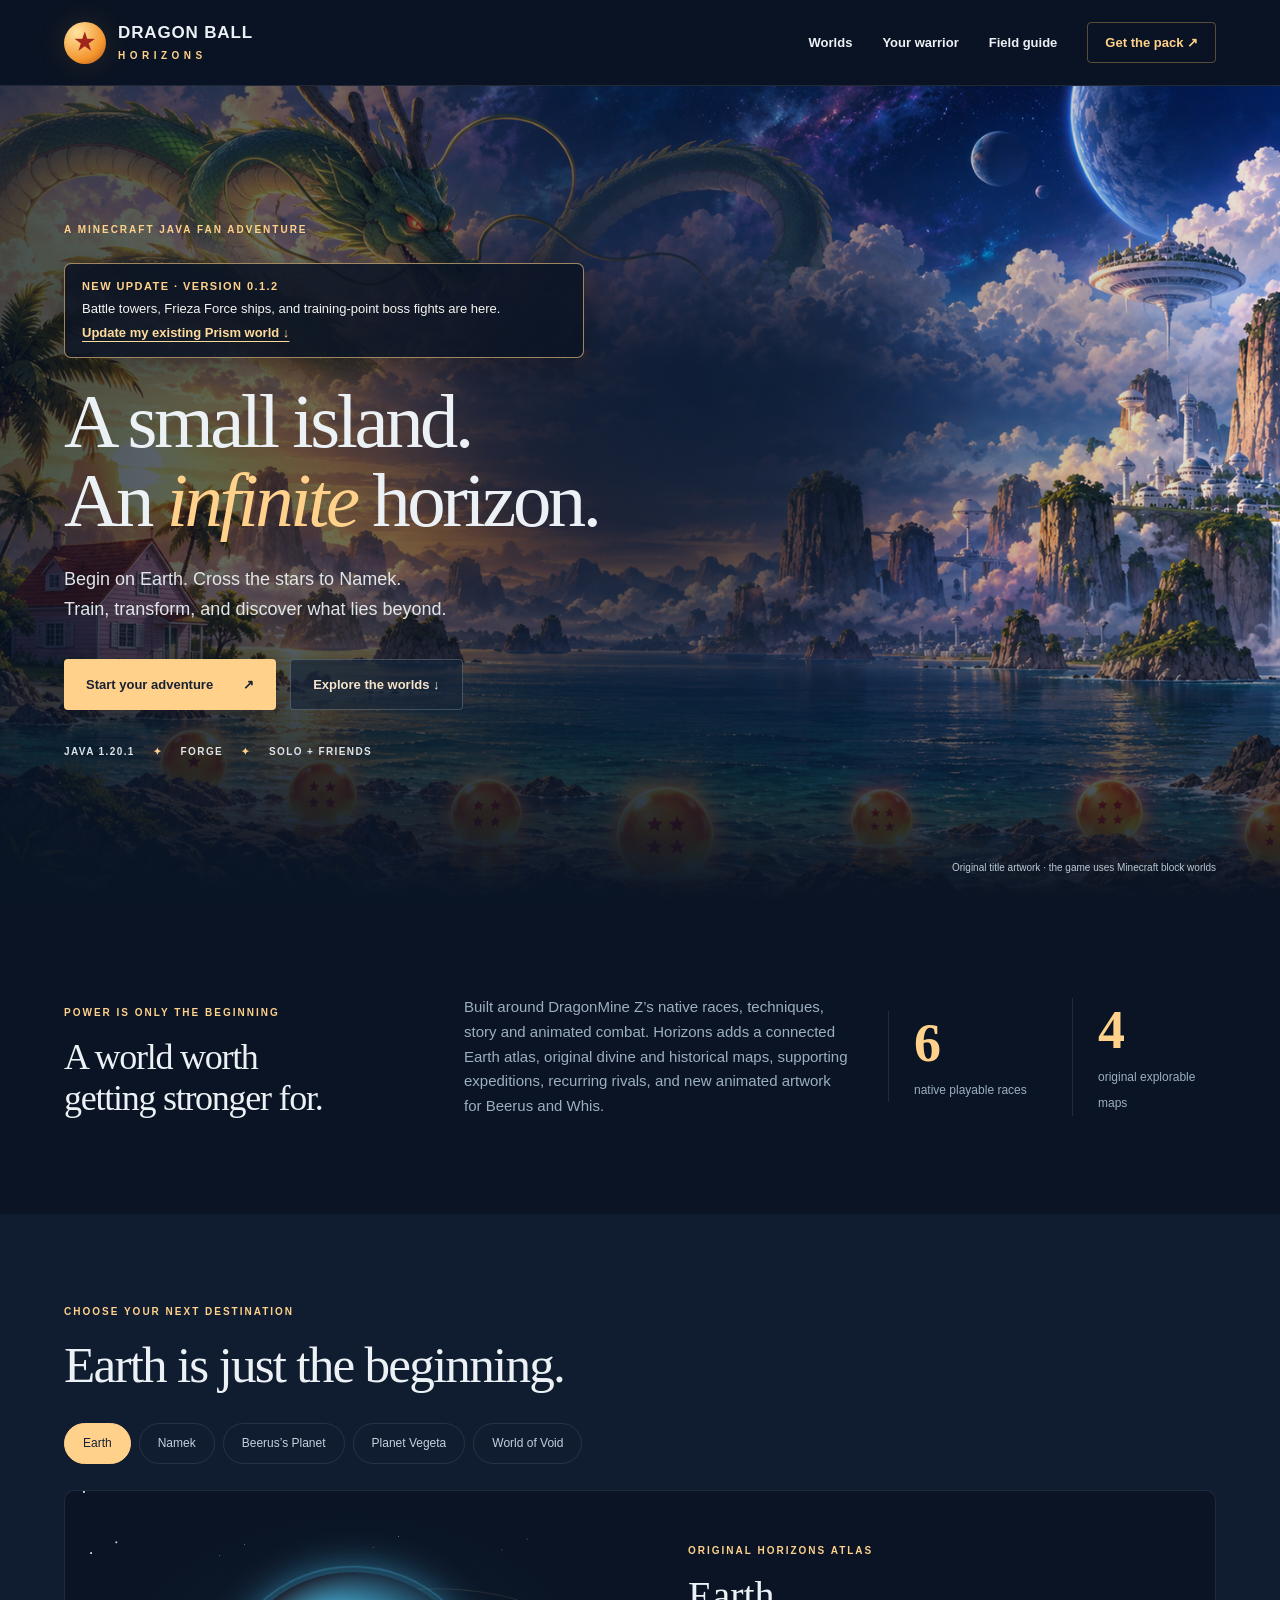
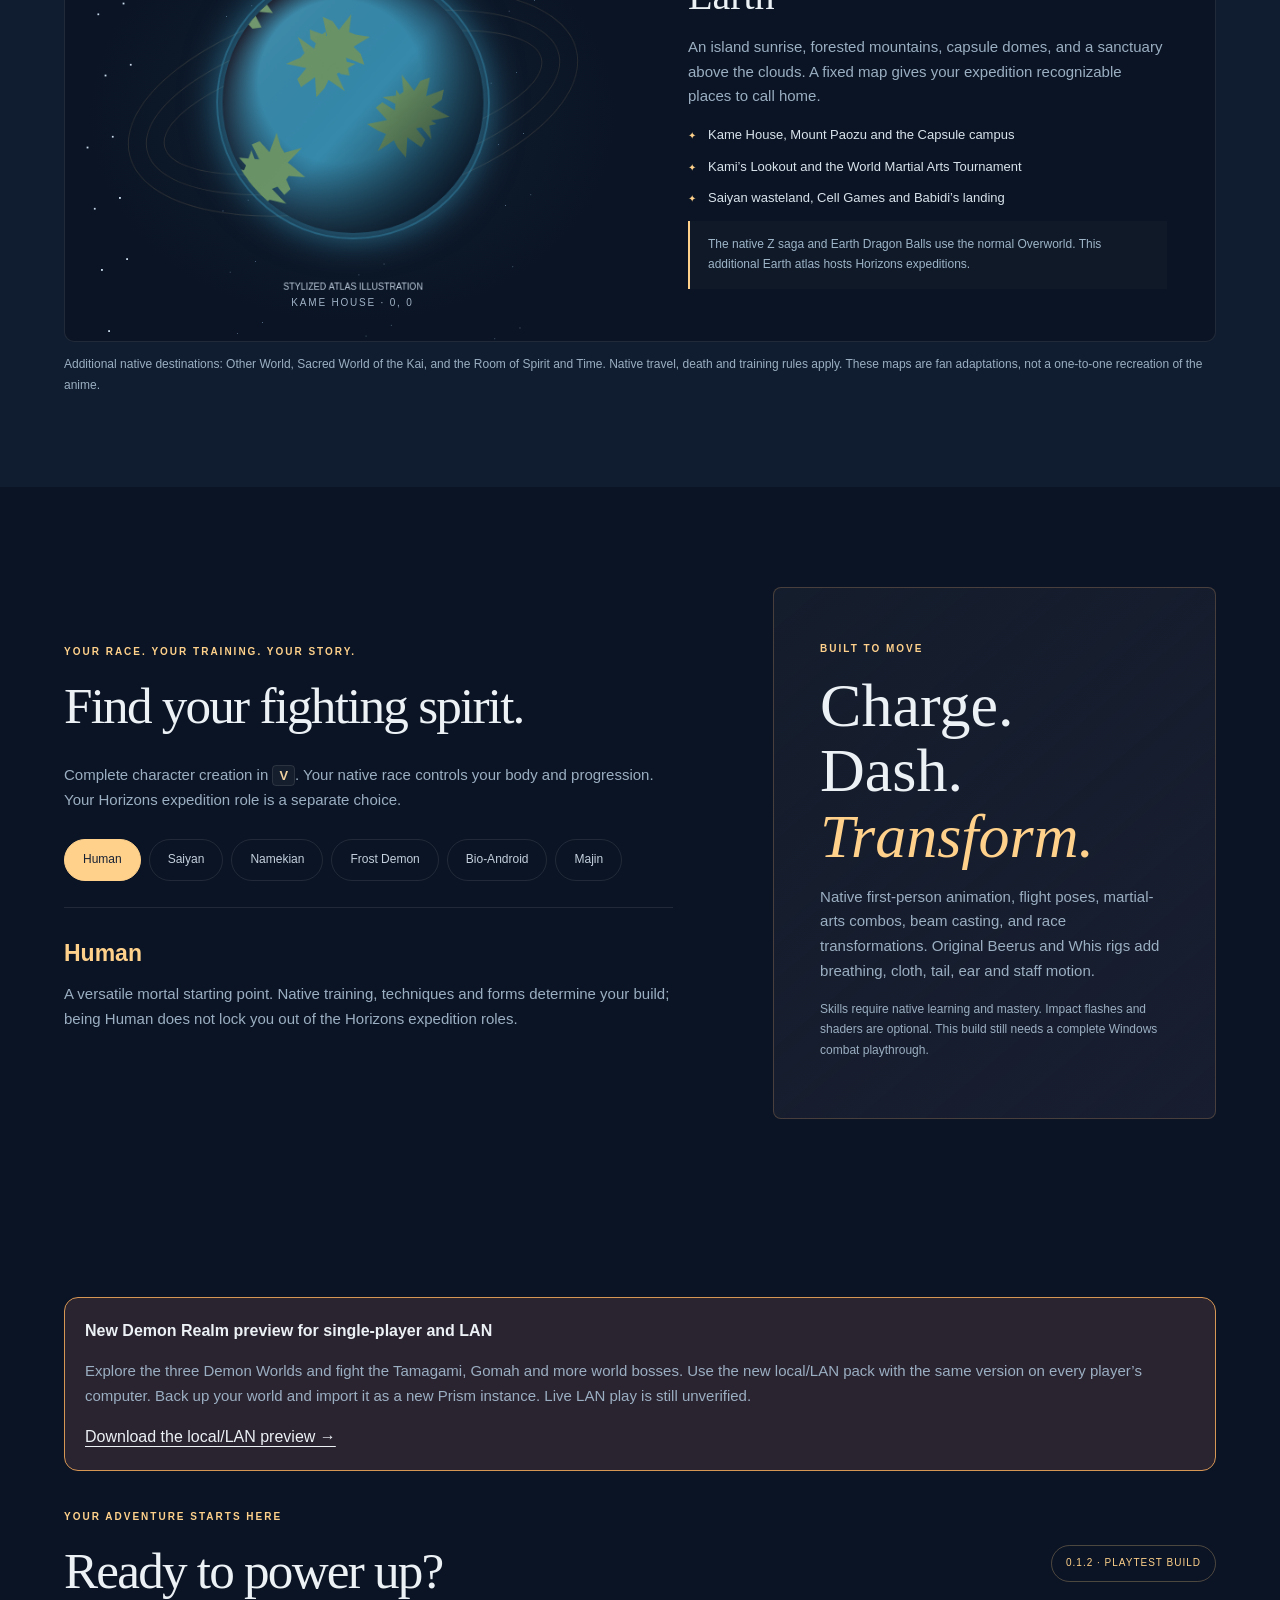
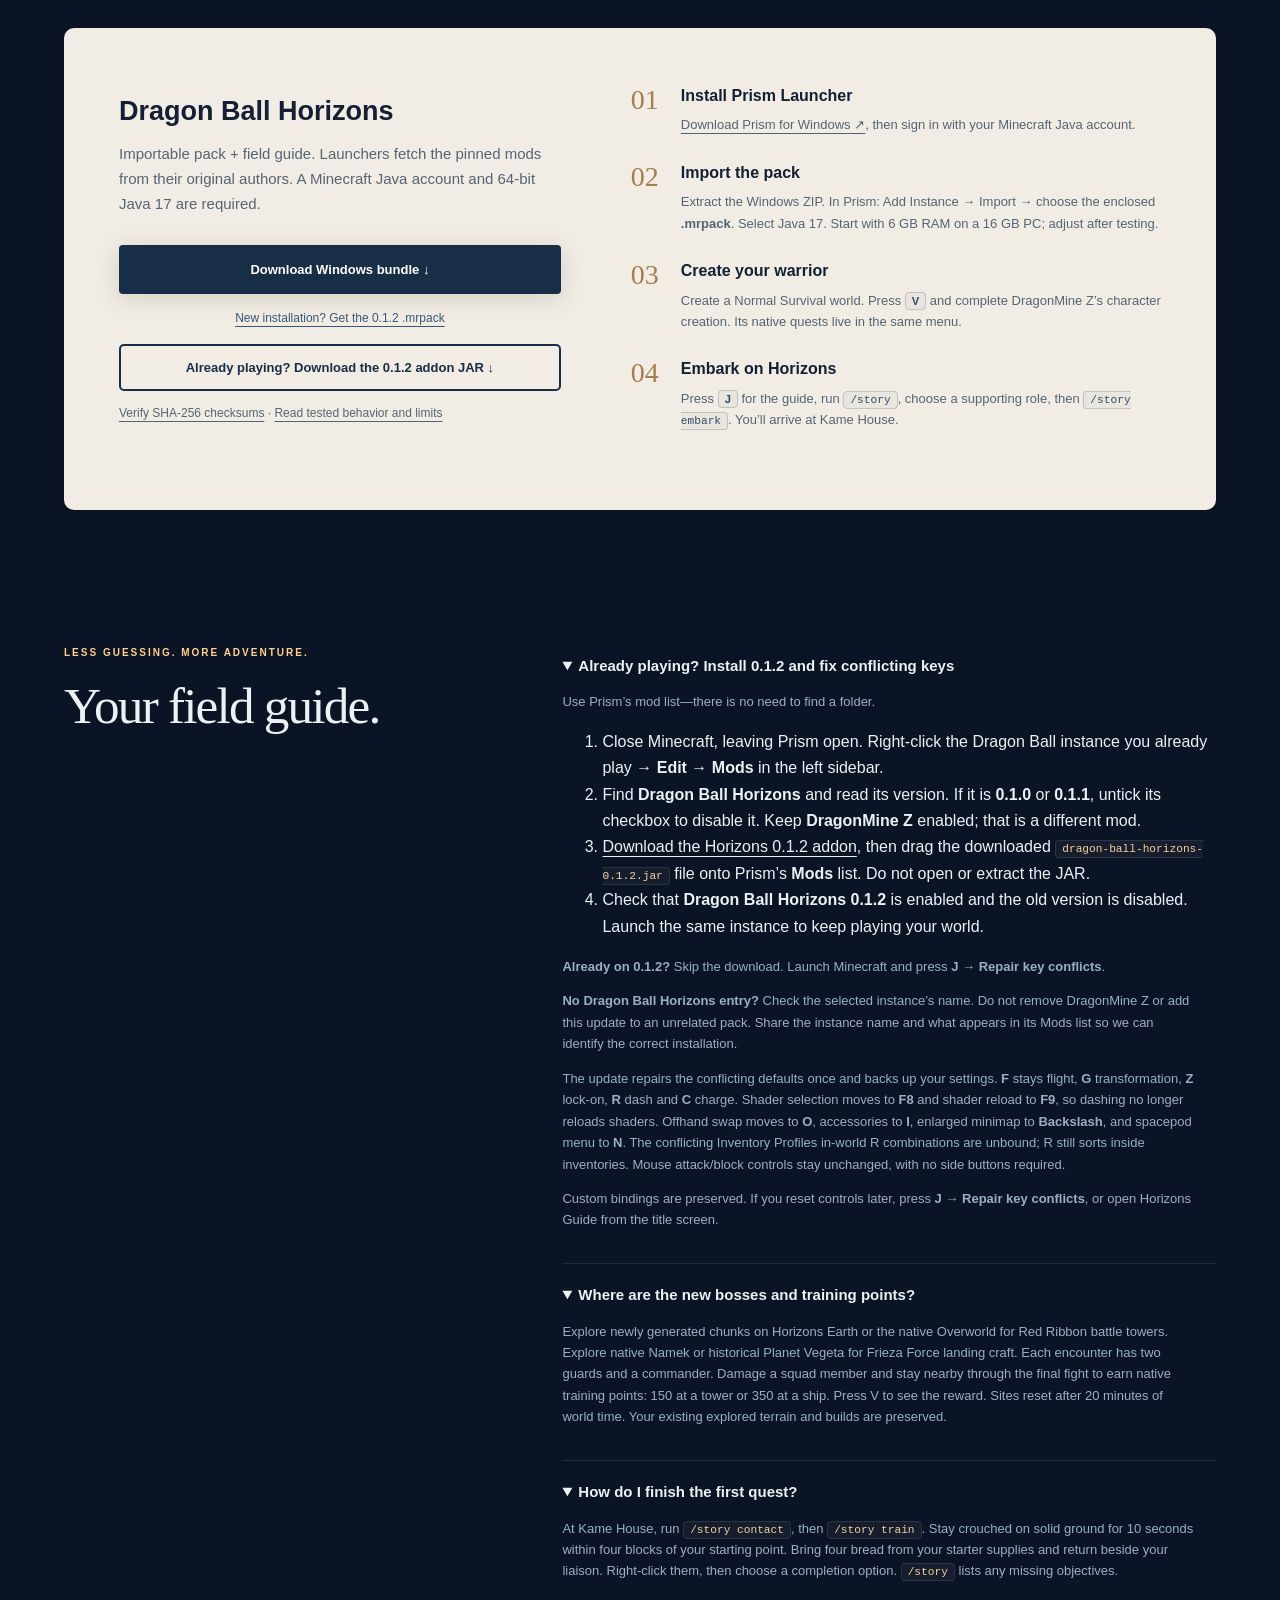
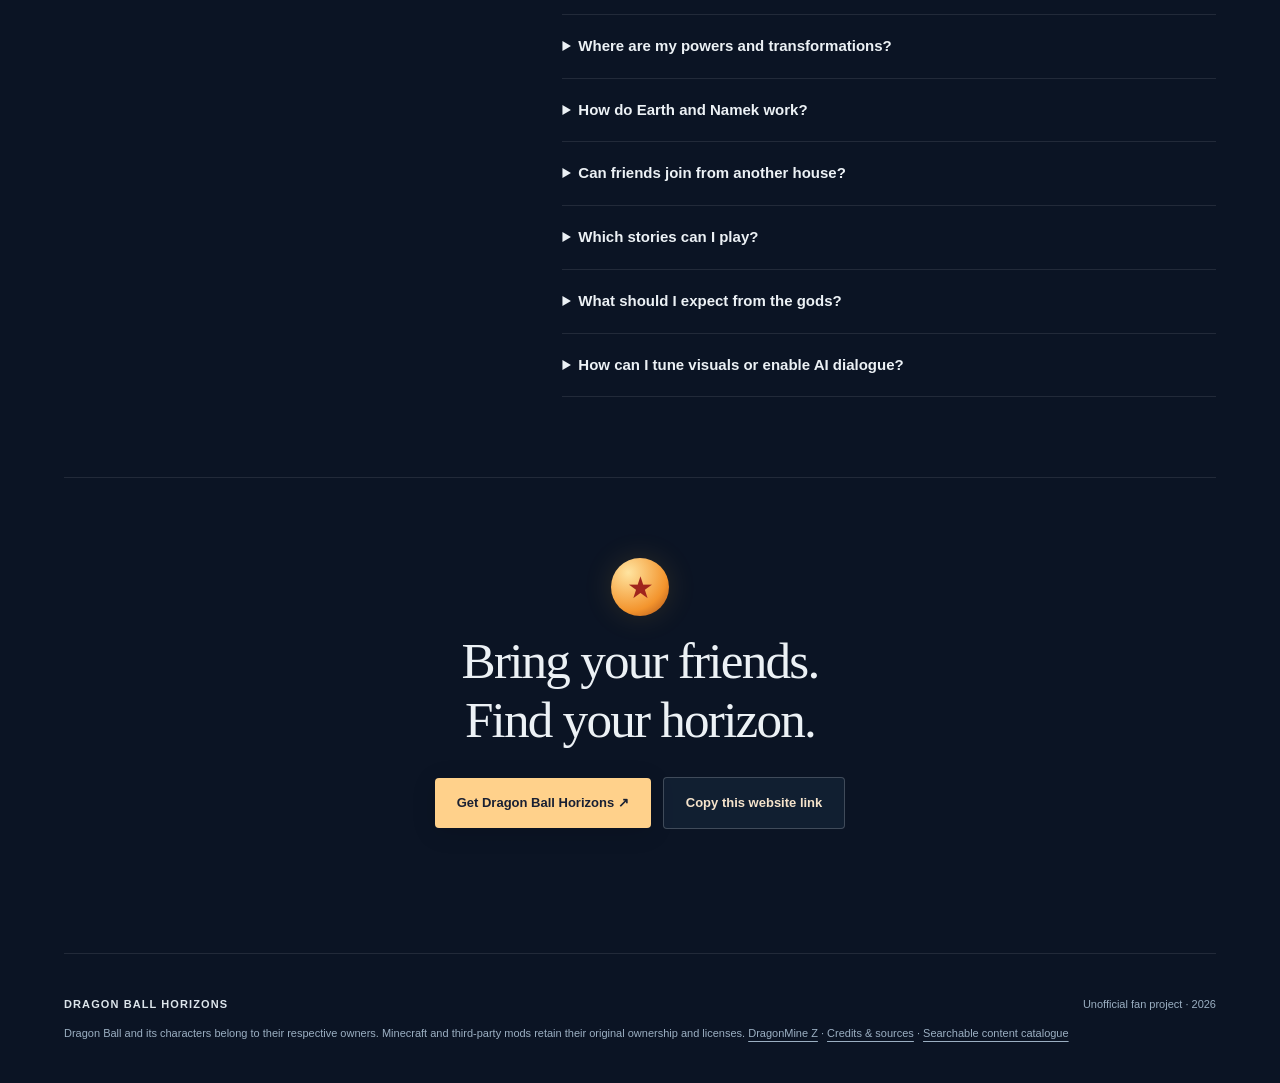
==== commit 55181d9d: "Make local/LAN Demon Realm pack the preview download" ====
--- a/index.html
+++ b/index.html
@@ -4,7 +4,7 @@
 <section class="intro wrap"><div><p class="eyebrow">POWER IS ONLY THE BEGINNING</p><h2>A world worth<br>getting stronger for.</h2></div><p>Built around DragonMine Z’s native races, techniques, story and animated combat. Horizons adds a connected Earth atlas, original divine and historical maps, supporting expeditions, recurring rivals, and new animated artwork for Beerus and Whis.</p><div class="stat"><strong>6</strong><span>native playable races</span></div><div class="stat"><strong>4</strong><span>original explorable maps</span></div></section>
 <section class="world-section" id="worlds"><div class="wrap"><p class="eyebrow">CHOOSE YOUR NEXT DESTINATION</p><h2>Earth is just the beginning.</h2><div class="world-tabs" role="tablist" aria-label="World guide"></div><article class="world-card"><div class="planet-scene"><canvas id="planet" width="600" height="500" aria-label="Stylized planet illustration"></canvas><span class="coordinate" id="coordinate"></span></div><div class="world-copy"><p class="eyebrow" id="world-kind"></p><h3 id="world-name"></h3><p id="world-description"></p><ul id="world-features"></ul><div class="world-note" id="world-note"></div></div></article><p class="small">Additional native destinations: Other World, Sacred World of the Kai, and the Room of Spirit and Time. Native travel, death and training rules apply. These maps are fan adaptations, not a one-to-one recreation of the anime.</p></div></section>
 <section class="wrap warrior" id="races"><div><p class="eyebrow">YOUR RACE. YOUR TRAINING. YOUR STORY.</p><h2>Find your fighting spirit.</h2><p>Complete character creation in <kbd>V</kbd>. Your native race controls your body and progression. Your Horizons expedition role is a separate choice.</p><div class="race-tabs" aria-label="Playable races"></div><div class="race-detail" aria-live="polite"><h3 id="race-name"></h3><p id="race-description"></p></div></div><aside class="combat"><span class="eyebrow">BUILT TO MOVE</span><h3>Charge.<br>Dash.<br><em>Transform.</em></h3><p>Native first-person animation, flight poses, martial-arts combos, beam casting, and race transformations. Original Beerus and Whis rigs add breathing, cloth, tail, ear and staff motion.</p><p class="small">Skills require native learning and mastery. Impact flashes and shaders are optional. This build still needs a complete Windows combat playthrough.</p></aside></section>
-<section class="wrap play" id="play"><div role="note" style="border:1px solid #d79754;border-radius:14px;padding:20px;margin:28px 0;background:#2a2330"><strong>New experimental Demon Realm preview</strong><p>Explore the three Demon Worlds and fight the Tamagami, Gomah and more world bosses. This uses DragonMine Z 2.2-alpha; back up your world and import as a new Prism instance.</p><a href="demon-realm-preview.html">See the separate preview and download →</a></div><div class="play-heading"><div><p class="eyebrow">YOUR ADVENTURE STARTS HERE</p><h2>Ready to power up?</h2></div><span class="release">0.1.2 · PLAYTEST BUILD</span></div><div class="download-panel"><div><h3>Dragon Ball Horizons</h3><p>Importable pack + field guide. Launchers fetch the pinned mods from their original authors. A Minecraft Java account and 64-bit Java 17 are required.</p><a class="primary" href="Dragon-Ball-Horizons-0.1.2-Windows.zip" download>Download Windows bundle ↓</a><a class="text-link" href="Dragon-Ball-Horizons-0.1.2.mrpack" download>New installation? Get the 0.1.2 .mrpack</a><a class="update-link" href="dragon-ball-horizons-0.1.2.jar" download>Already playing? Download the 0.1.2 addon JAR ↓</a><p class="small"><a href="SHA256SUMS.txt">Verify SHA-256 checksums</a> · <a href="VALIDATION.html">Read tested behavior and limits</a></p></div><ol class="steps"><li><span>01</span><div><h4>Install Prism Launcher</h4><p><a href="https://prismlauncher.org/download/windows/" target="_blank" rel="noopener">Download Prism for Windows ↗</a>, then sign in with your Minecraft Java account.</p></div></li><li><span>02</span><div><h4>Import the pack</h4><p>Extract the Windows ZIP. In Prism: Add Instance → Import → choose the enclosed <b>.mrpack</b>. Select Java 17. Start with 6 GB RAM on a 16 GB PC; adjust after testing.</p></div></li><li><span>03</span><div><h4>Create your warrior</h4><p>Create a Normal Survival world. Press <kbd>V</kbd> and complete DragonMine Z’s character creation. Its native quests live in the same menu.</p></div></li><li><span>04</span><div><h4>Embark on Horizons</h4><p>Press <kbd>J</kbd> for the guide, run <code>/story</code>, choose a supporting role, then <code>/story embark</code>. You’ll arrive at Kame House.</p></div></li></ol></div></section>
+<section class="wrap play" id="play"><div role="note" style="border:1px solid #d79754;border-radius:14px;padding:20px;margin:28px 0;background:#2a2330"><strong>New Demon Realm preview for single-player and LAN</strong><p>Explore the three Demon Worlds and fight the Tamagami, Gomah and more world bosses. Use the new local/LAN pack with the same version on every player’s computer. Back up your world and import it as a new Prism instance. Live LAN play is still unverified.</p><a href="demon-realm-preview.html">Download the local/LAN preview →</a></div><div class="play-heading"><div><p class="eyebrow">YOUR ADVENTURE STARTS HERE</p><h2>Ready to power up?</h2></div><span class="release">0.1.2 · PLAYTEST BUILD</span></div><div class="download-panel"><div><h3>Dragon Ball Horizons</h3><p>Importable pack + field guide. Launchers fetch the pinned mods from their original authors. A Minecraft Java account and 64-bit Java 17 are required.</p><a class="primary" href="Dragon-Ball-Horizons-0.1.2-Windows.zip" download>Download Windows bundle ↓</a><a class="text-link" href="Dragon-Ball-Horizons-0.1.2.mrpack" download>New installation? Get the 0.1.2 .mrpack</a><a class="update-link" href="dragon-ball-horizons-0.1.2.jar" download>Already playing? Download the 0.1.2 addon JAR ↓</a><p class="small"><a href="SHA256SUMS.txt">Verify SHA-256 checksums</a> · <a href="VALIDATION.html">Read tested behavior and limits</a></p></div><ol class="steps"><li><span>01</span><div><h4>Install Prism Launcher</h4><p><a href="https://prismlauncher.org/download/windows/" target="_blank" rel="noopener">Download Prism for Windows ↗</a>, then sign in with your Minecraft Java account.</p></div></li><li><span>02</span><div><h4>Import the pack</h4><p>Extract the Windows ZIP. In Prism: Add Instance → Import → choose the enclosed <b>.mrpack</b>. Select Java 17. Start with 6 GB RAM on a 16 GB PC; adjust after testing.</p></div></li><li><span>03</span><div><h4>Create your warrior</h4><p>Create a Normal Survival world. Press <kbd>V</kbd> and complete DragonMine Z’s character creation. Its native quests live in the same menu.</p></div></li><li><span>04</span><div><h4>Embark on Horizons</h4><p>Press <kbd>J</kbd> for the guide, run <code>/story</code>, choose a supporting role, then <code>/story embark</code>. You’ll arrive at Kame House.</p></div></li></ol></div></section>
 <section class="wrap guide" id="guide"><div><p class="eyebrow">LESS GUESSING. MORE ADVENTURE.</p><h2>Your field guide.</h2></div><div class="faq"><details open><summary>Already playing? Install 0.1.2 and fix conflicting keys</summary><p>Use Prism’s mod list—there is no need to find a folder.</p><ol><li>Close Minecraft, leaving Prism open. Right-click the Dragon Ball instance you already play → <b>Edit</b> → <b>Mods</b> in the left sidebar.</li><li>Find <b>Dragon Ball Horizons</b> and read its version. If it is <b>0.1.0</b> or <b>0.1.1</b>, untick its checkbox to disable it. Keep <b>DragonMine Z</b> enabled; that is a different mod.</li><li><a href="dragon-ball-horizons-0.1.2.jar" download>Download the Horizons 0.1.2 addon</a>, then drag the downloaded <code>dragon-ball-horizons-0.1.2.jar</code> file onto Prism’s <b>Mods</b> list. Do not open or extract the JAR.</li><li>Check that <b>Dragon Ball Horizons 0.1.2</b> is enabled and the old version is disabled. Launch the same instance to keep playing your world.</li></ol><p><b>Already on 0.1.2?</b> Skip the download. Launch Minecraft and press <b>J → Repair key conflicts</b>.</p><p><b>No Dragon Ball Horizons entry?</b> Check the selected instance’s name. Do not remove DragonMine Z or add this update to an unrelated pack. Share the instance name and what appears in its Mods list so we can identify the correct installation.</p><p>The update repairs the conflicting defaults once and backs up your settings. <b>F</b> stays flight, <b>G</b> transformation, <b>Z</b> lock-on, <b>R</b> dash and <b>C</b> charge. Shader selection moves to <b>F8</b> and shader reload to <b>F9</b>, so dashing no longer reloads shaders. Offhand swap moves to <b>O</b>, accessories to <b>I</b>, enlarged minimap to <b>Backslash</b>, and spacepod menu to <b>N</b>. The conflicting Inventory Profiles in-world R combinations are unbound; R still sorts inside inventories. Mouse attack/block controls stay unchanged, with no side buttons required.</p><p>Custom bindings are preserved. If you reset controls later, press <b>J → Repair key conflicts</b>, or open Horizons Guide from the title screen.</p></details><details open><summary>Where are the new bosses and training points?</summary><p>Explore newly generated chunks on Horizons Earth or the native Overworld for Red Ribbon battle towers. Explore native Namek or historical Planet Vegeta for Frieza Force landing craft. Each encounter has two guards and a commander. Damage a squad member and stay nearby through the final fight to earn native training points: 150 at a tower or 350 at a ship. Press V to see the reward. Sites reset after 20 minutes of world time. Your existing explored terrain and builds are preserved.</p></details><details open><summary>How do I finish the first quest?</summary><p>At Kame House, run <code>/story contact</code>, then <code>/story train</code>. Stay crouched on solid ground for 10 seconds within four blocks of your starting point. Bring four bread from your starter supplies and return beside your liaison. Right-click them, then choose a completion option. <code>/story</code> lists any missing objectives.</p></details><details><summary>Where are my powers and transformations?</summary><p>Press <kbd>V</kbd> for native stats, skills, forms and techniques. Right-click native mentors to see lessons and prerequisites. Charge with <kbd>C</kbd>, use the native action key <kbd>G</kbd>, fly with <kbd>F</kbd>, dash with <kbd>R</kbd>, and lock on with <kbd>Z</kbd>. Check Controls → DragonMine Z for bindings and conflicts. A Horizons quest title does not unlock a native power.</p></details><details><summary>How do Earth and Namek work?</summary><p>Horizons Earth is an original fixed map of recognizable landmarks. The normal Overworld remains the home of the native Z saga and Earth Dragon Ball generation. <code>/horizons home</code> returns from a Horizons map to your saved departure point. Namek is the native DragonMine Z dimension. <code>/horizons atlas</code> lists travel gates, locations and fares.</p></details><details><summary>Can friends join from another house?</summary><p>Yes, the pack includes e4mc. Everyone imports the same release. The host opens Esc → Open to LAN, then shares the public address shown in chat. Friends use Multiplayer → Direct Connection. Keep the host online; later sessions may have a new address. A two-account internet join still needs acceptance testing for this release.</p></details><details><summary>Which stories can I play?</summary><p>The native journal in V contains the Z saga and additional side stories. Horizons adds four supporting roles—Earth Defender, Saiyan Voyager, Namek Guardian and Divine Student—sharing a 16-chapter chronology with personal rewards, decisions and memories. The custom assignments and arena retellings are adaptations, not replacement canon.</p></details><details><summary>What should I expect from the gods?</summary><p>Meet native Beerus and Whis mentors in an original floating tree-palace realm, with new original animated visual assets. King Kai and Old Kai remain native teachers elsewhere. Gods and angels are not selectable native races. The World of Void is an exhibition map, not a complete Tournament of Power, and Planet Vegeta is a historical recreation.</p></details><details><summary>How can I tune visuals or enable AI dialogue?</summary><p>Use the native V configuration for camera settings and animations. Shaders start off; enable the included Complementary preset through Oculus if your PC handles it. For optional local NPC dialogue, the imported instance contains a Windows helper in <code>dbh-tools</code>. It uses a host-local Ollama model; ordinary authored dialogue works without AI. AI cannot change quests or grant powers.</p></details></div></section>
 <section class="wrap closing"><span class="ball">★</span><h2>Bring your friends.<br>Find your horizon.</h2><a class="primary" href="#play">Get Dragon Ball Horizons ↗</a><button id="share" class="secondary">Copy this website link</button><span id="share-status" role="status"></span></section>
 </main><footer class="wrap"><p>DRAGON BALL HORIZONS <span>Unofficial fan project · 2026</span></p><p>Dragon Ball and its characters belong to their respective owners. Minecraft and third-party mods retain their original ownership and licenses. <a href="https://modrinth.com/mod/dragonminez">DragonMine Z</a> · <a href="THIRD-PARTY.html">Credits & sources</a> · <a href="COMPENDIUM.html">Searchable content catalogue</a></p></footer><script src="app.js"></script></body></html>
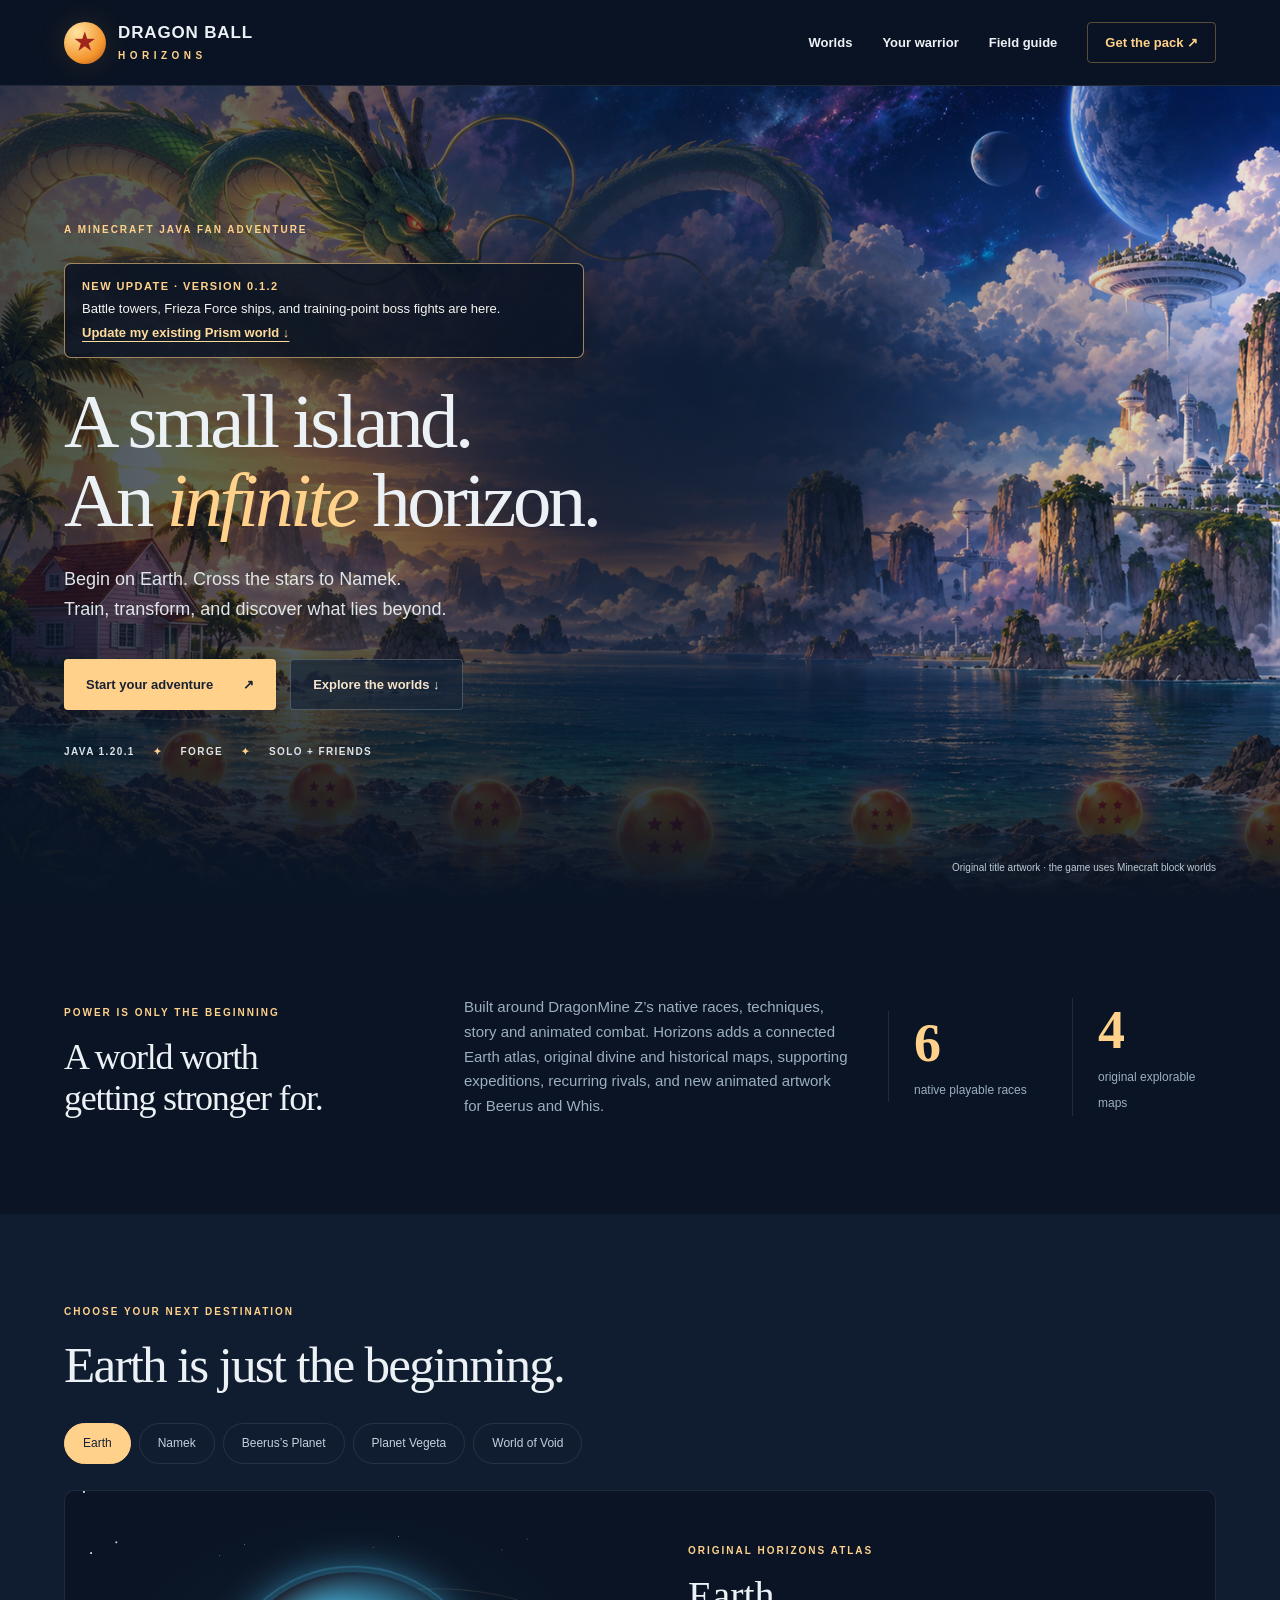
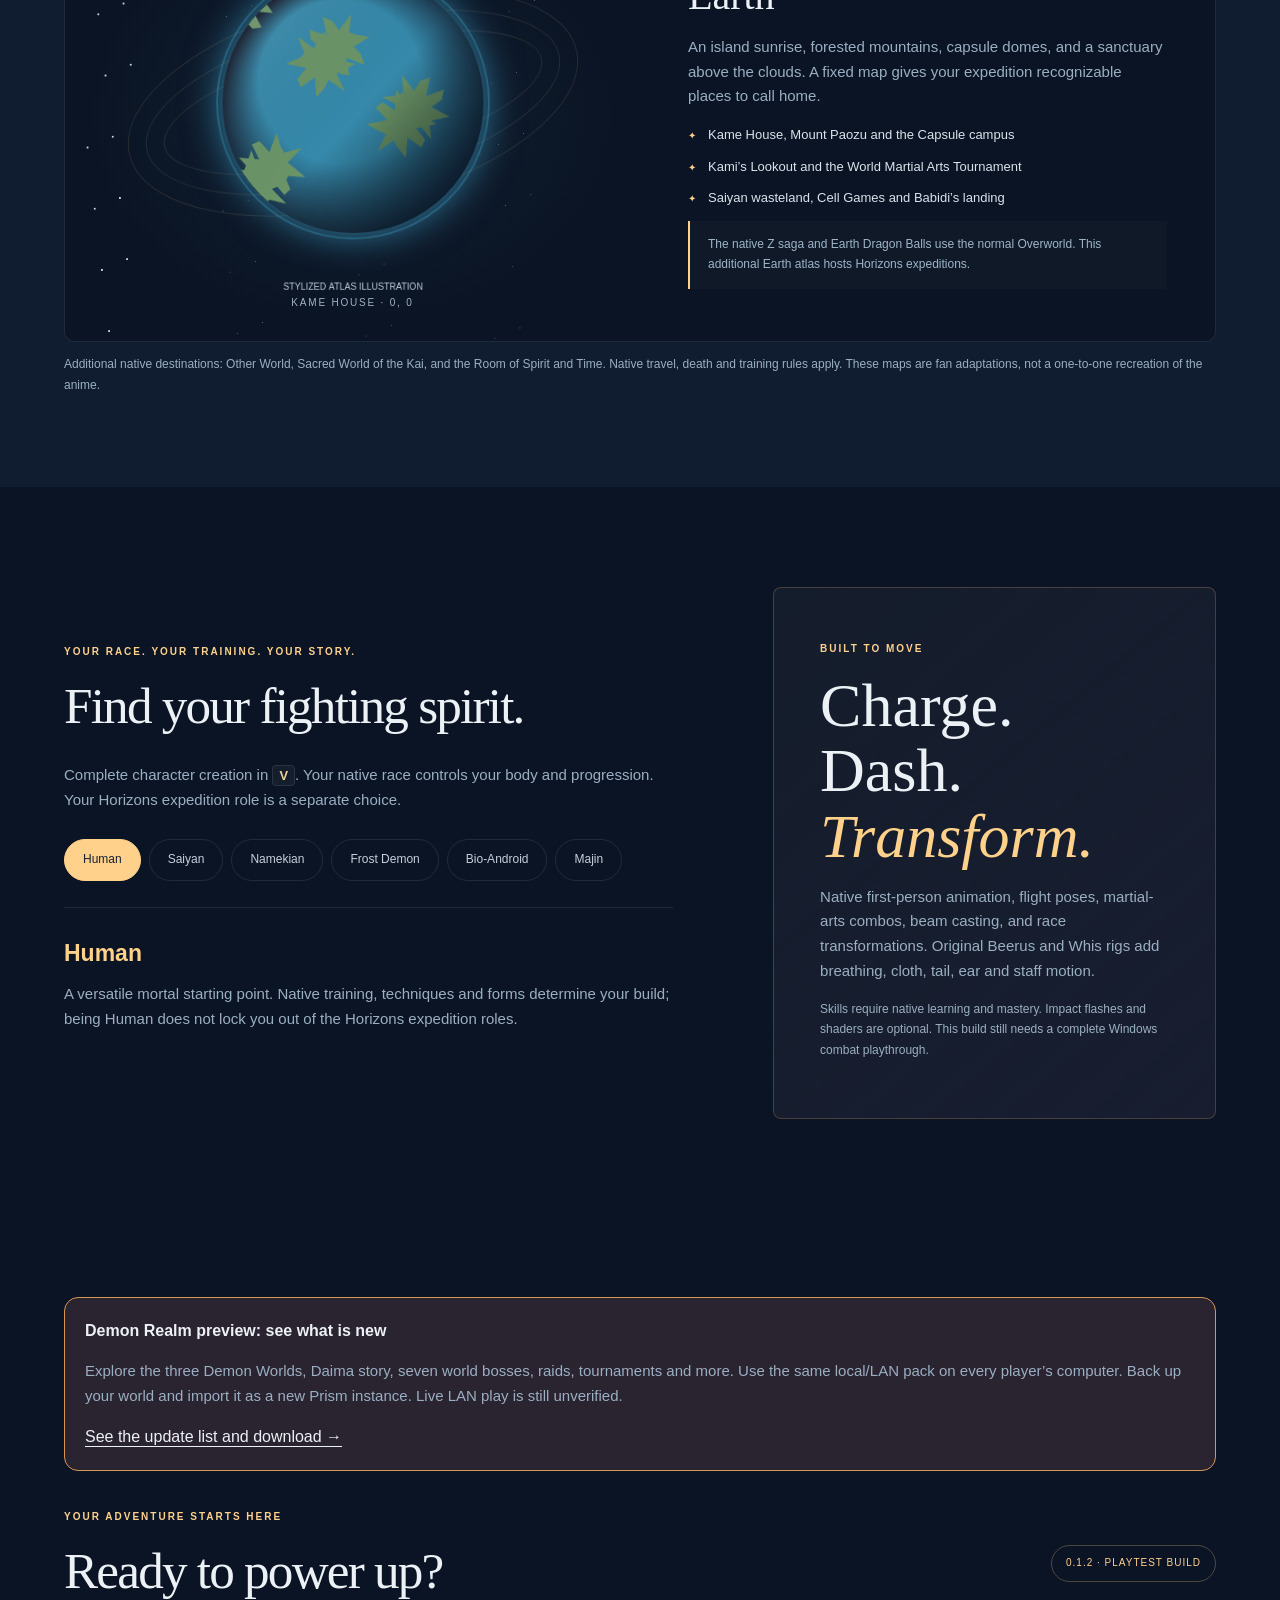
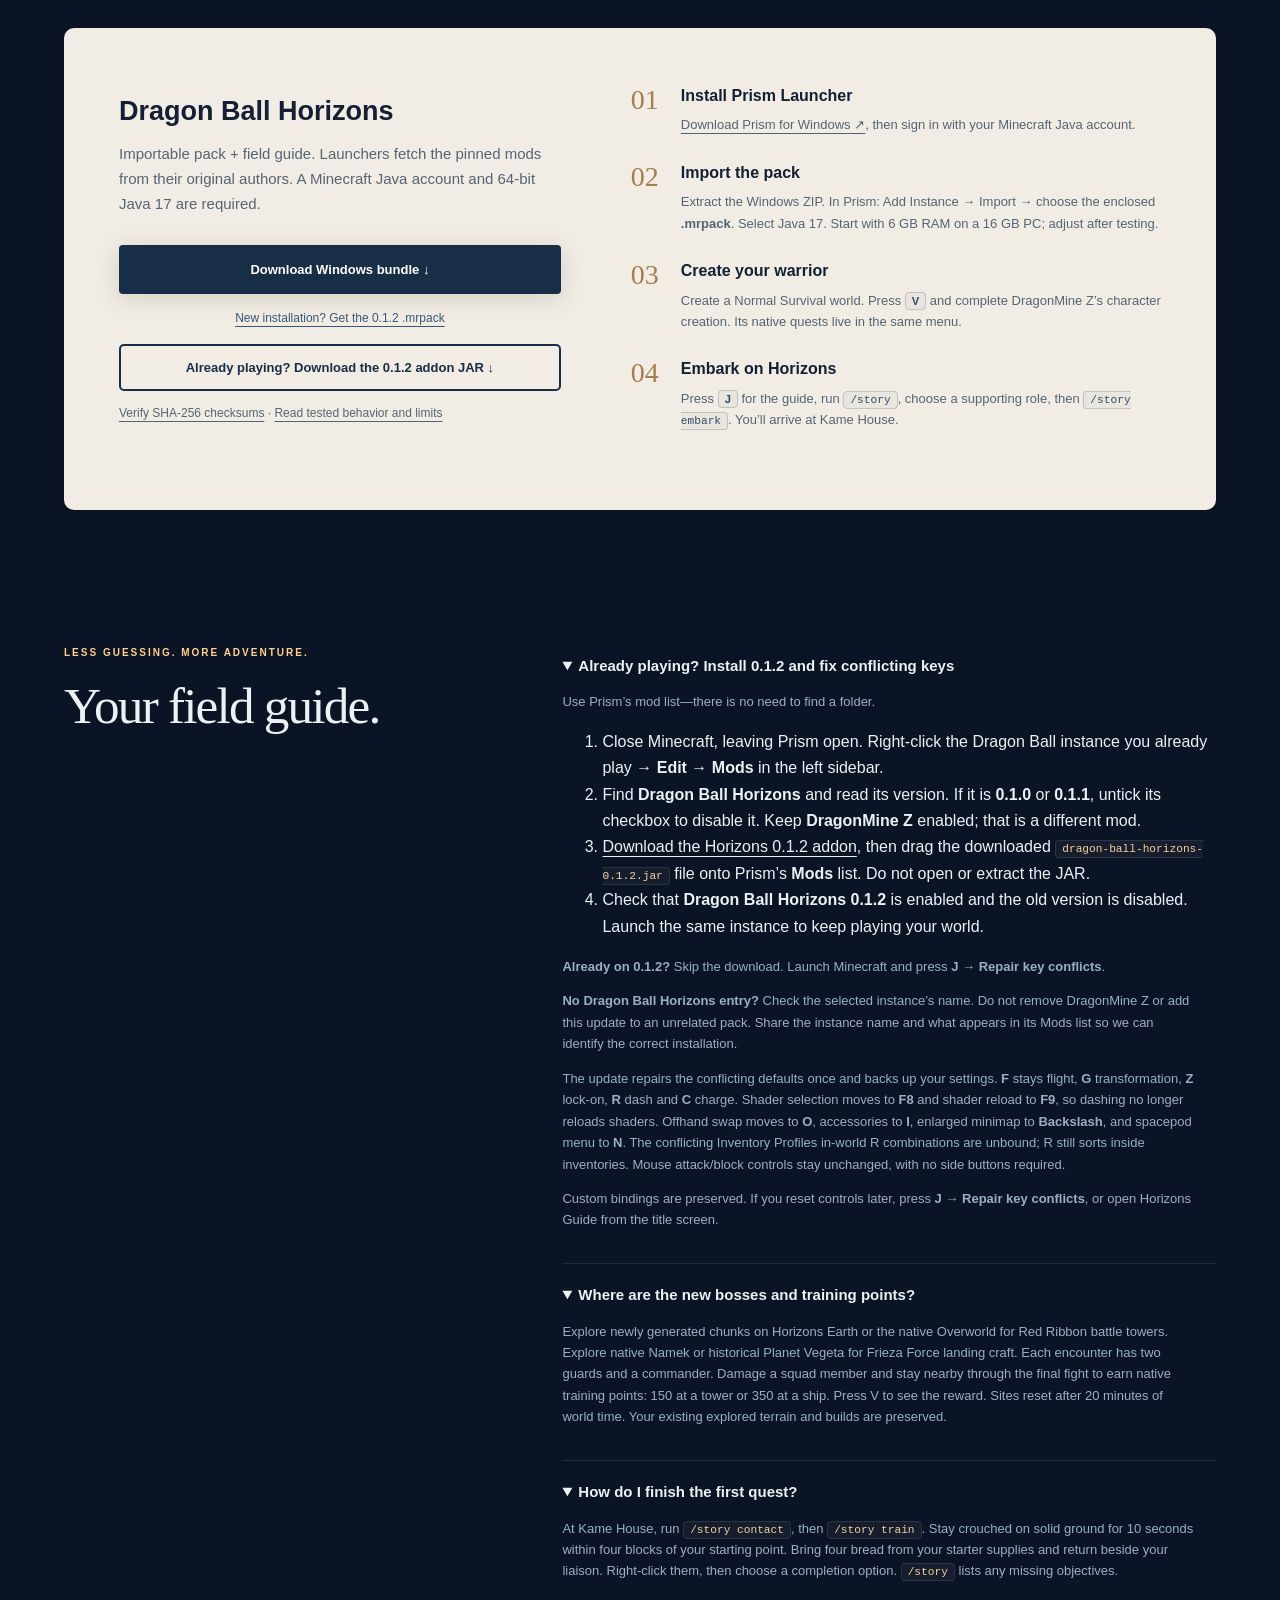
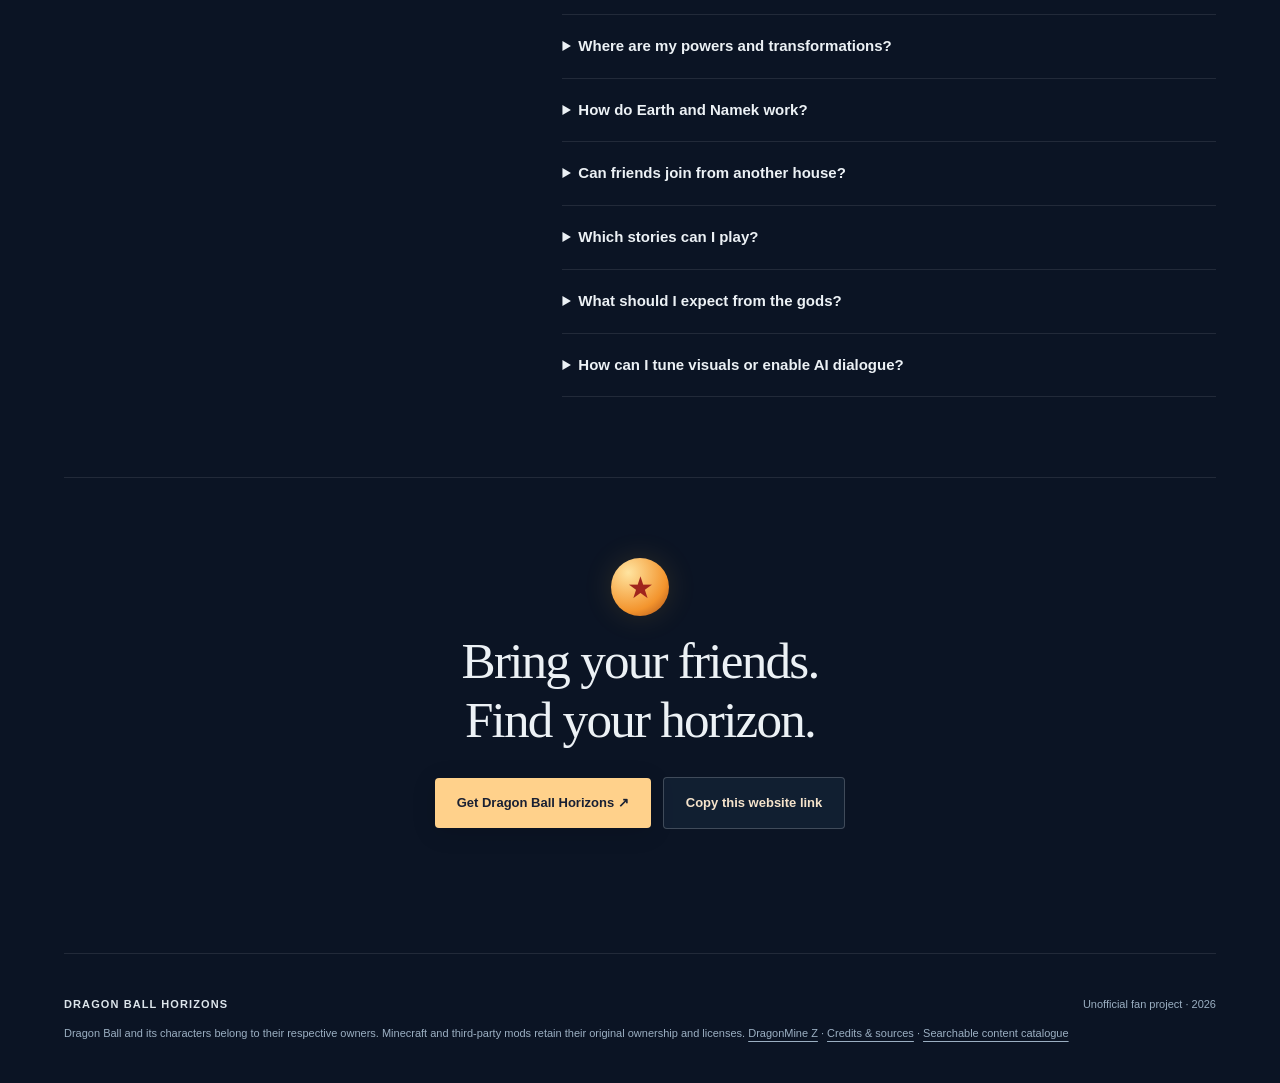
==== commit 990a6845: "Add Demon Realm preview feature list" ====
--- a/index.html
+++ b/index.html
@@ -4,7 +4,7 @@
 <section class="intro wrap"><div><p class="eyebrow">POWER IS ONLY THE BEGINNING</p><h2>A world worth<br>getting stronger for.</h2></div><p>Built around DragonMine Z’s native races, techniques, story and animated combat. Horizons adds a connected Earth atlas, original divine and historical maps, supporting expeditions, recurring rivals, and new animated artwork for Beerus and Whis.</p><div class="stat"><strong>6</strong><span>native playable races</span></div><div class="stat"><strong>4</strong><span>original explorable maps</span></div></section>
 <section class="world-section" id="worlds"><div class="wrap"><p class="eyebrow">CHOOSE YOUR NEXT DESTINATION</p><h2>Earth is just the beginning.</h2><div class="world-tabs" role="tablist" aria-label="World guide"></div><article class="world-card"><div class="planet-scene"><canvas id="planet" width="600" height="500" aria-label="Stylized planet illustration"></canvas><span class="coordinate" id="coordinate"></span></div><div class="world-copy"><p class="eyebrow" id="world-kind"></p><h3 id="world-name"></h3><p id="world-description"></p><ul id="world-features"></ul><div class="world-note" id="world-note"></div></div></article><p class="small">Additional native destinations: Other World, Sacred World of the Kai, and the Room of Spirit and Time. Native travel, death and training rules apply. These maps are fan adaptations, not a one-to-one recreation of the anime.</p></div></section>
 <section class="wrap warrior" id="races"><div><p class="eyebrow">YOUR RACE. YOUR TRAINING. YOUR STORY.</p><h2>Find your fighting spirit.</h2><p>Complete character creation in <kbd>V</kbd>. Your native race controls your body and progression. Your Horizons expedition role is a separate choice.</p><div class="race-tabs" aria-label="Playable races"></div><div class="race-detail" aria-live="polite"><h3 id="race-name"></h3><p id="race-description"></p></div></div><aside class="combat"><span class="eyebrow">BUILT TO MOVE</span><h3>Charge.<br>Dash.<br><em>Transform.</em></h3><p>Native first-person animation, flight poses, martial-arts combos, beam casting, and race transformations. Original Beerus and Whis rigs add breathing, cloth, tail, ear and staff motion.</p><p class="small">Skills require native learning and mastery. Impact flashes and shaders are optional. This build still needs a complete Windows combat playthrough.</p></aside></section>
-<section class="wrap play" id="play"><div role="note" style="border:1px solid #d79754;border-radius:14px;padding:20px;margin:28px 0;background:#2a2330"><strong>New Demon Realm preview for single-player and LAN</strong><p>Explore the three Demon Worlds and fight the Tamagami, Gomah and more world bosses. Use the new local/LAN pack with the same version on every player’s computer. Back up your world and import it as a new Prism instance. Live LAN play is still unverified.</p><a href="demon-realm-preview.html">Download the local/LAN preview →</a></div><div class="play-heading"><div><p class="eyebrow">YOUR ADVENTURE STARTS HERE</p><h2>Ready to power up?</h2></div><span class="release">0.1.2 · PLAYTEST BUILD</span></div><div class="download-panel"><div><h3>Dragon Ball Horizons</h3><p>Importable pack + field guide. Launchers fetch the pinned mods from their original authors. A Minecraft Java account and 64-bit Java 17 are required.</p><a class="primary" href="Dragon-Ball-Horizons-0.1.2-Windows.zip" download>Download Windows bundle ↓</a><a class="text-link" href="Dragon-Ball-Horizons-0.1.2.mrpack" download>New installation? Get the 0.1.2 .mrpack</a><a class="update-link" href="dragon-ball-horizons-0.1.2.jar" download>Already playing? Download the 0.1.2 addon JAR ↓</a><p class="small"><a href="SHA256SUMS.txt">Verify SHA-256 checksums</a> · <a href="VALIDATION.html">Read tested behavior and limits</a></p></div><ol class="steps"><li><span>01</span><div><h4>Install Prism Launcher</h4><p><a href="https://prismlauncher.org/download/windows/" target="_blank" rel="noopener">Download Prism for Windows ↗</a>, then sign in with your Minecraft Java account.</p></div></li><li><span>02</span><div><h4>Import the pack</h4><p>Extract the Windows ZIP. In Prism: Add Instance → Import → choose the enclosed <b>.mrpack</b>. Select Java 17. Start with 6 GB RAM on a 16 GB PC; adjust after testing.</p></div></li><li><span>03</span><div><h4>Create your warrior</h4><p>Create a Normal Survival world. Press <kbd>V</kbd> and complete DragonMine Z’s character creation. Its native quests live in the same menu.</p></div></li><li><span>04</span><div><h4>Embark on Horizons</h4><p>Press <kbd>J</kbd> for the guide, run <code>/story</code>, choose a supporting role, then <code>/story embark</code>. You’ll arrive at Kame House.</p></div></li></ol></div></section>
+<section class="wrap play" id="play"><div role="note" style="border:1px solid #d79754;border-radius:14px;padding:20px;margin:28px 0;background:#2a2330"><strong>Demon Realm preview: see what is new</strong><p>Explore the three Demon Worlds, Daima story, seven world bosses, raids, tournaments and more. Use the same local/LAN pack on every player’s computer. Back up your world and import it as a new Prism instance. Live LAN play is still unverified.</p><a href="demon-realm-preview.html">See the update list and download →</a></div><div class="play-heading"><div><p class="eyebrow">YOUR ADVENTURE STARTS HERE</p><h2>Ready to power up?</h2></div><span class="release">0.1.2 · PLAYTEST BUILD</span></div><div class="download-panel"><div><h3>Dragon Ball Horizons</h3><p>Importable pack + field guide. Launchers fetch the pinned mods from their original authors. A Minecraft Java account and 64-bit Java 17 are required.</p><a class="primary" href="Dragon-Ball-Horizons-0.1.2-Windows.zip" download>Download Windows bundle ↓</a><a class="text-link" href="Dragon-Ball-Horizons-0.1.2.mrpack" download>New installation? Get the 0.1.2 .mrpack</a><a class="update-link" href="dragon-ball-horizons-0.1.2.jar" download>Already playing? Download the 0.1.2 addon JAR ↓</a><p class="small"><a href="SHA256SUMS.txt">Verify SHA-256 checksums</a> · <a href="VALIDATION.html">Read tested behavior and limits</a></p></div><ol class="steps"><li><span>01</span><div><h4>Install Prism Launcher</h4><p><a href="https://prismlauncher.org/download/windows/" target="_blank" rel="noopener">Download Prism for Windows ↗</a>, then sign in with your Minecraft Java account.</p></div></li><li><span>02</span><div><h4>Import the pack</h4><p>Extract the Windows ZIP. In Prism: Add Instance → Import → choose the enclosed <b>.mrpack</b>. Select Java 17. Start with 6 GB RAM on a 16 GB PC; adjust after testing.</p></div></li><li><span>03</span><div><h4>Create your warrior</h4><p>Create a Normal Survival world. Press <kbd>V</kbd> and complete DragonMine Z’s character creation. Its native quests live in the same menu.</p></div></li><li><span>04</span><div><h4>Embark on Horizons</h4><p>Press <kbd>J</kbd> for the guide, run <code>/story</code>, choose a supporting role, then <code>/story embark</code>. You’ll arrive at Kame House.</p></div></li></ol></div></section>
 <section class="wrap guide" id="guide"><div><p class="eyebrow">LESS GUESSING. MORE ADVENTURE.</p><h2>Your field guide.</h2></div><div class="faq"><details open><summary>Already playing? Install 0.1.2 and fix conflicting keys</summary><p>Use Prism’s mod list—there is no need to find a folder.</p><ol><li>Close Minecraft, leaving Prism open. Right-click the Dragon Ball instance you already play → <b>Edit</b> → <b>Mods</b> in the left sidebar.</li><li>Find <b>Dragon Ball Horizons</b> and read its version. If it is <b>0.1.0</b> or <b>0.1.1</b>, untick its checkbox to disable it. Keep <b>DragonMine Z</b> enabled; that is a different mod.</li><li><a href="dragon-ball-horizons-0.1.2.jar" download>Download the Horizons 0.1.2 addon</a>, then drag the downloaded <code>dragon-ball-horizons-0.1.2.jar</code> file onto Prism’s <b>Mods</b> list. Do not open or extract the JAR.</li><li>Check that <b>Dragon Ball Horizons 0.1.2</b> is enabled and the old version is disabled. Launch the same instance to keep playing your world.</li></ol><p><b>Already on 0.1.2?</b> Skip the download. Launch Minecraft and press <b>J → Repair key conflicts</b>.</p><p><b>No Dragon Ball Horizons entry?</b> Check the selected instance’s name. Do not remove DragonMine Z or add this update to an unrelated pack. Share the instance name and what appears in its Mods list so we can identify the correct installation.</p><p>The update repairs the conflicting defaults once and backs up your settings. <b>F</b> stays flight, <b>G</b> transformation, <b>Z</b> lock-on, <b>R</b> dash and <b>C</b> charge. Shader selection moves to <b>F8</b> and shader reload to <b>F9</b>, so dashing no longer reloads shaders. Offhand swap moves to <b>O</b>, accessories to <b>I</b>, enlarged minimap to <b>Backslash</b>, and spacepod menu to <b>N</b>. The conflicting Inventory Profiles in-world R combinations are unbound; R still sorts inside inventories. Mouse attack/block controls stay unchanged, with no side buttons required.</p><p>Custom bindings are preserved. If you reset controls later, press <b>J → Repair key conflicts</b>, or open Horizons Guide from the title screen.</p></details><details open><summary>Where are the new bosses and training points?</summary><p>Explore newly generated chunks on Horizons Earth or the native Overworld for Red Ribbon battle towers. Explore native Namek or historical Planet Vegeta for Frieza Force landing craft. Each encounter has two guards and a commander. Damage a squad member and stay nearby through the final fight to earn native training points: 150 at a tower or 350 at a ship. Press V to see the reward. Sites reset after 20 minutes of world time. Your existing explored terrain and builds are preserved.</p></details><details open><summary>How do I finish the first quest?</summary><p>At Kame House, run <code>/story contact</code>, then <code>/story train</code>. Stay crouched on solid ground for 10 seconds within four blocks of your starting point. Bring four bread from your starter supplies and return beside your liaison. Right-click them, then choose a completion option. <code>/story</code> lists any missing objectives.</p></details><details><summary>Where are my powers and transformations?</summary><p>Press <kbd>V</kbd> for native stats, skills, forms and techniques. Right-click native mentors to see lessons and prerequisites. Charge with <kbd>C</kbd>, use the native action key <kbd>G</kbd>, fly with <kbd>F</kbd>, dash with <kbd>R</kbd>, and lock on with <kbd>Z</kbd>. Check Controls → DragonMine Z for bindings and conflicts. A Horizons quest title does not unlock a native power.</p></details><details><summary>How do Earth and Namek work?</summary><p>Horizons Earth is an original fixed map of recognizable landmarks. The normal Overworld remains the home of the native Z saga and Earth Dragon Ball generation. <code>/horizons home</code> returns from a Horizons map to your saved departure point. Namek is the native DragonMine Z dimension. <code>/horizons atlas</code> lists travel gates, locations and fares.</p></details><details><summary>Can friends join from another house?</summary><p>Yes, the pack includes e4mc. Everyone imports the same release. The host opens Esc → Open to LAN, then shares the public address shown in chat. Friends use Multiplayer → Direct Connection. Keep the host online; later sessions may have a new address. A two-account internet join still needs acceptance testing for this release.</p></details><details><summary>Which stories can I play?</summary><p>The native journal in V contains the Z saga and additional side stories. Horizons adds four supporting roles—Earth Defender, Saiyan Voyager, Namek Guardian and Divine Student—sharing a 16-chapter chronology with personal rewards, decisions and memories. The custom assignments and arena retellings are adaptations, not replacement canon.</p></details><details><summary>What should I expect from the gods?</summary><p>Meet native Beerus and Whis mentors in an original floating tree-palace realm, with new original animated visual assets. King Kai and Old Kai remain native teachers elsewhere. Gods and angels are not selectable native races. The World of Void is an exhibition map, not a complete Tournament of Power, and Planet Vegeta is a historical recreation.</p></details><details><summary>How can I tune visuals or enable AI dialogue?</summary><p>Use the native V configuration for camera settings and animations. Shaders start off; enable the included Complementary preset through Oculus if your PC handles it. For optional local NPC dialogue, the imported instance contains a Windows helper in <code>dbh-tools</code>. It uses a host-local Ollama model; ordinary authored dialogue works without AI. AI cannot change quests or grant powers.</p></details></div></section>
 <section class="wrap closing"><span class="ball">★</span><h2>Bring your friends.<br>Find your horizon.</h2><a class="primary" href="#play">Get Dragon Ball Horizons ↗</a><button id="share" class="secondary">Copy this website link</button><span id="share-status" role="status"></span></section>
 </main><footer class="wrap"><p>DRAGON BALL HORIZONS <span>Unofficial fan project · 2026</span></p><p>Dragon Ball and its characters belong to their respective owners. Minecraft and third-party mods retain their original ownership and licenses. <a href="https://modrinth.com/mod/dragonminez">DragonMine Z</a> · <a href="THIRD-PARTY.html">Credits & sources</a> · <a href="COMPENDIUM.html">Searchable content catalogue</a></p></footer><script src="app.js"></script></body></html>
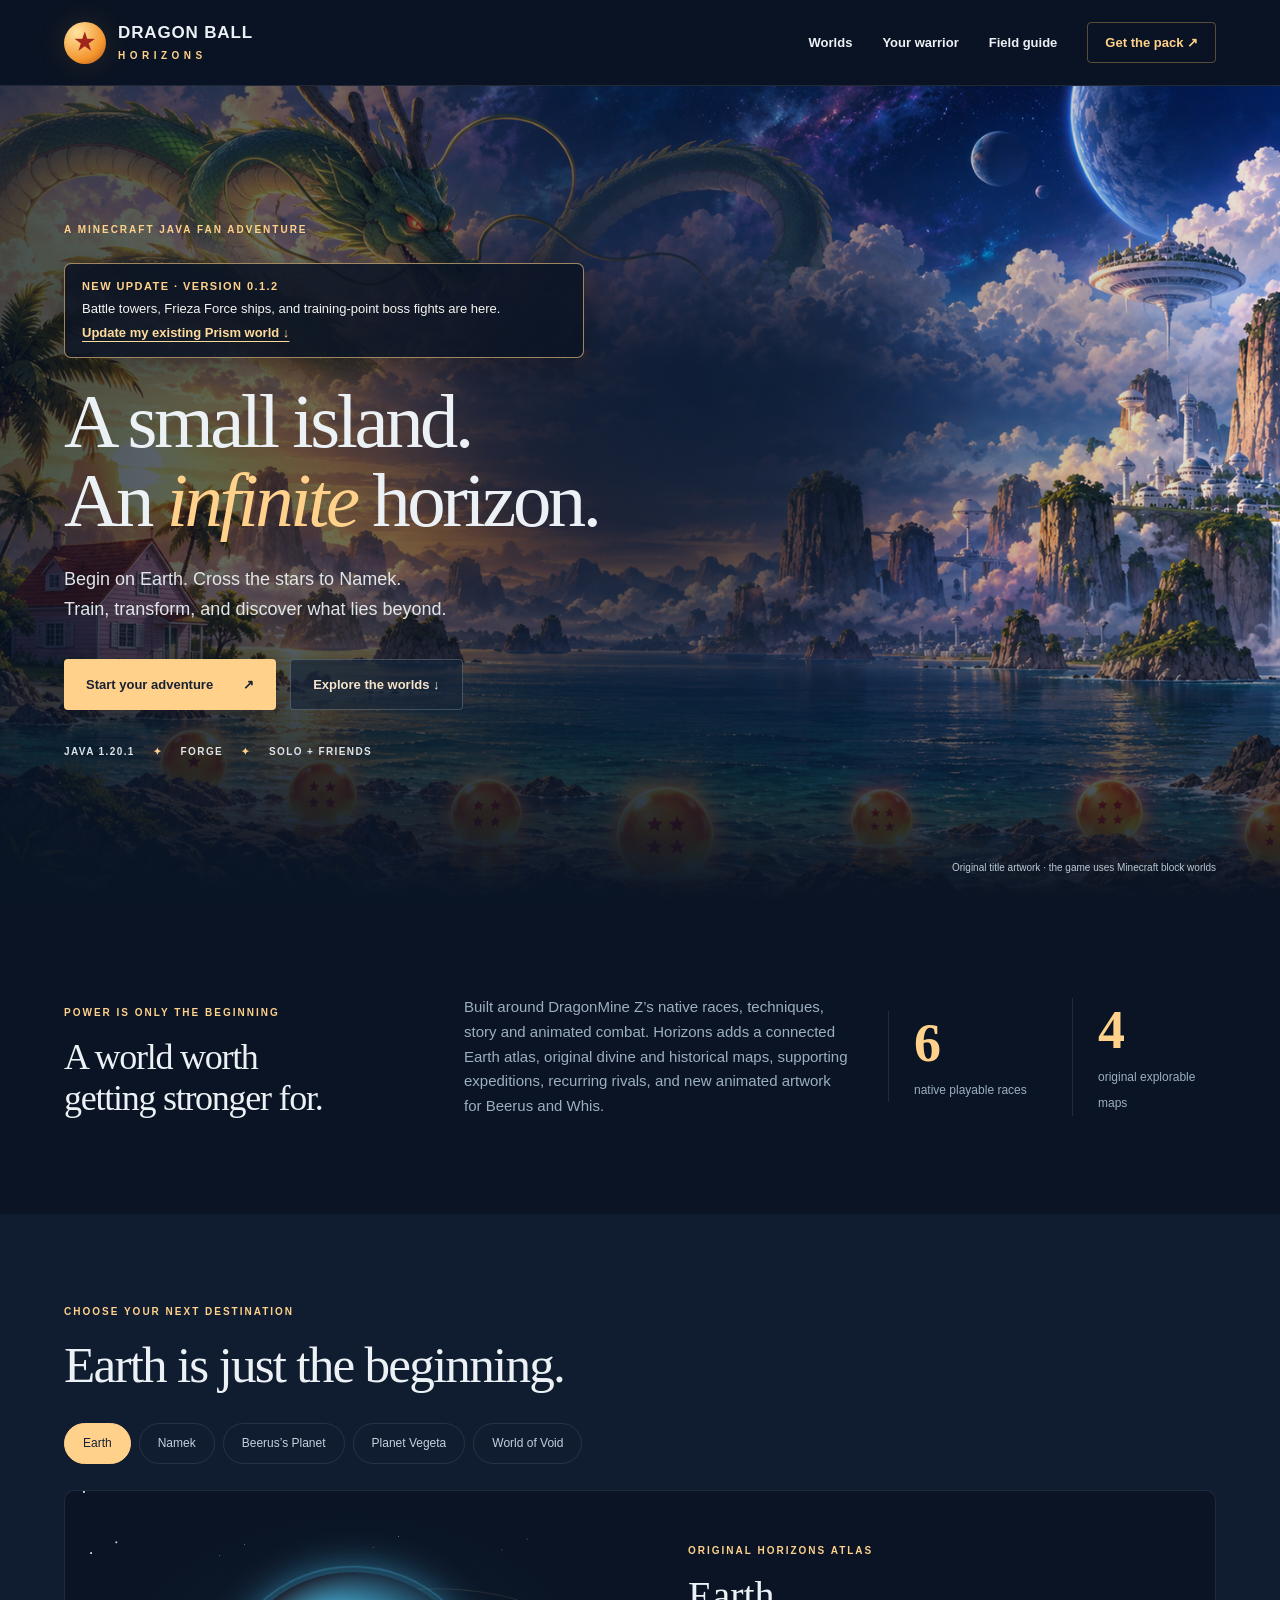
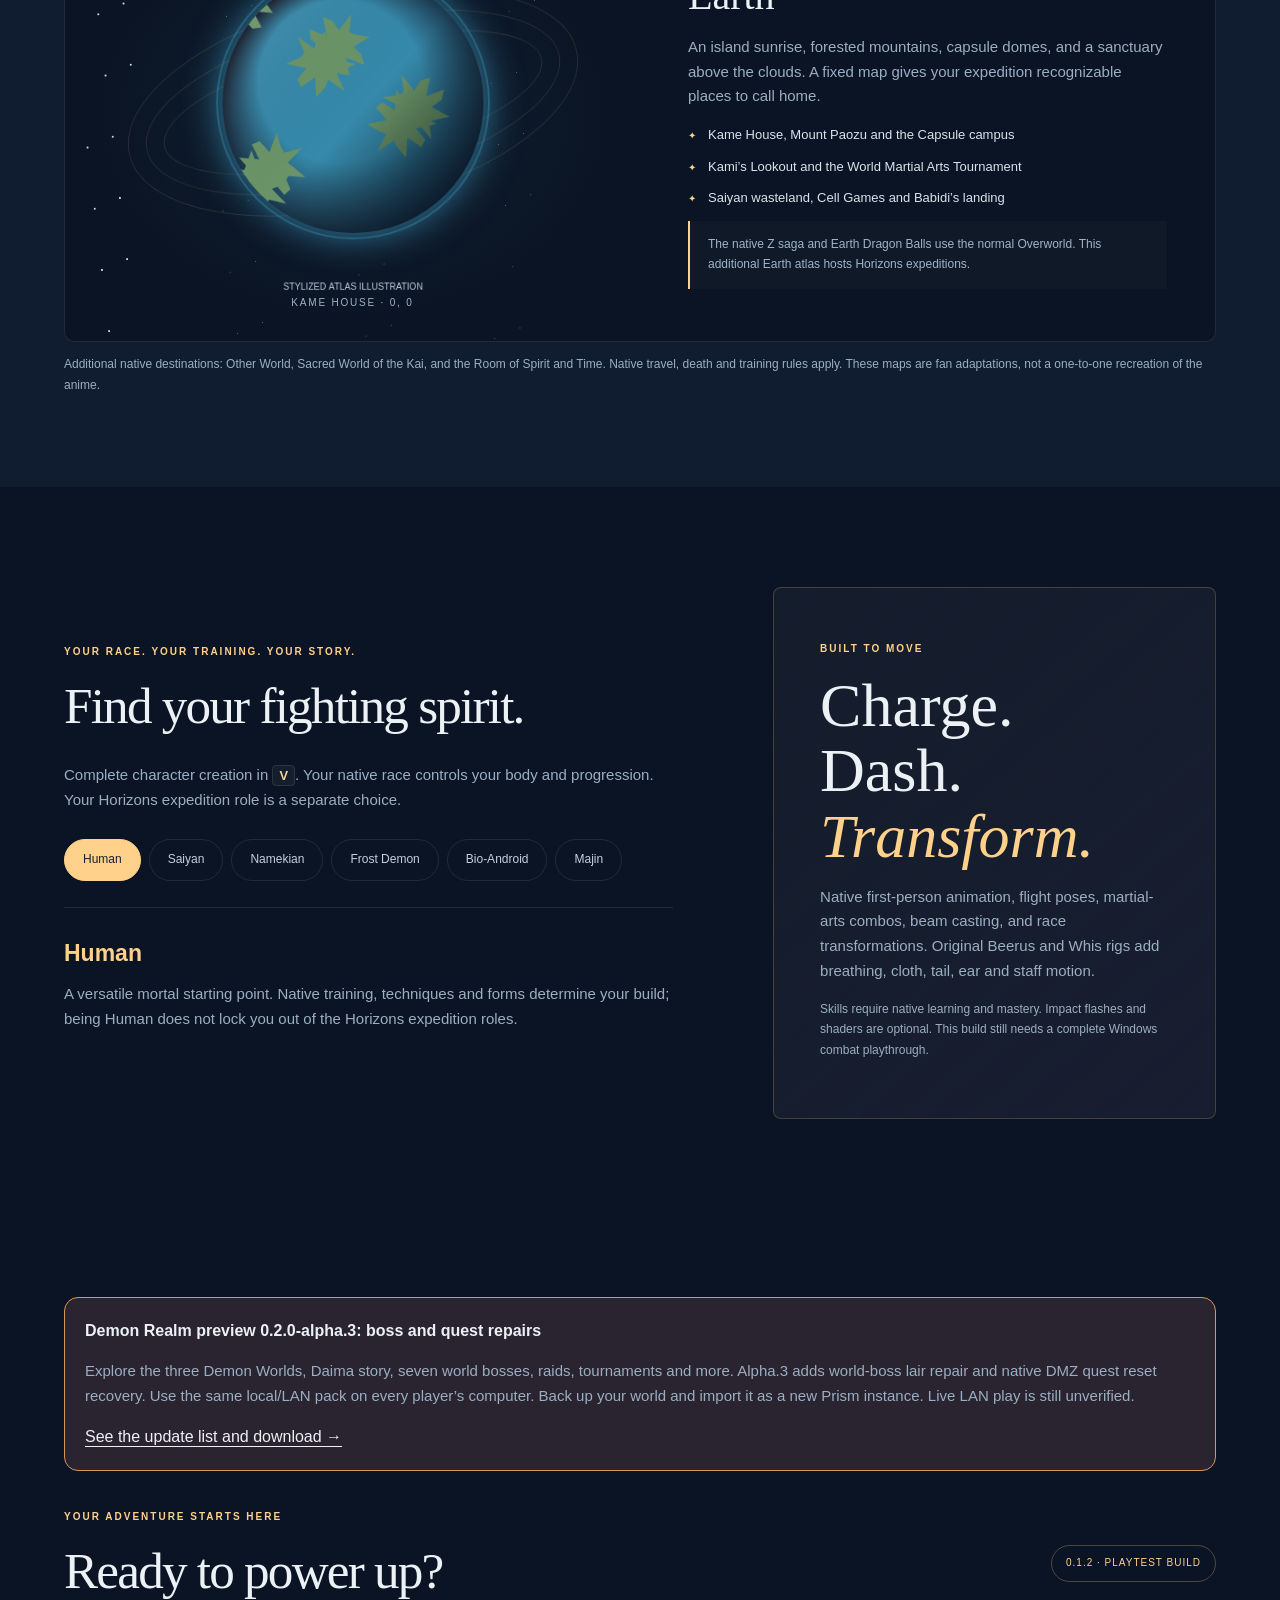
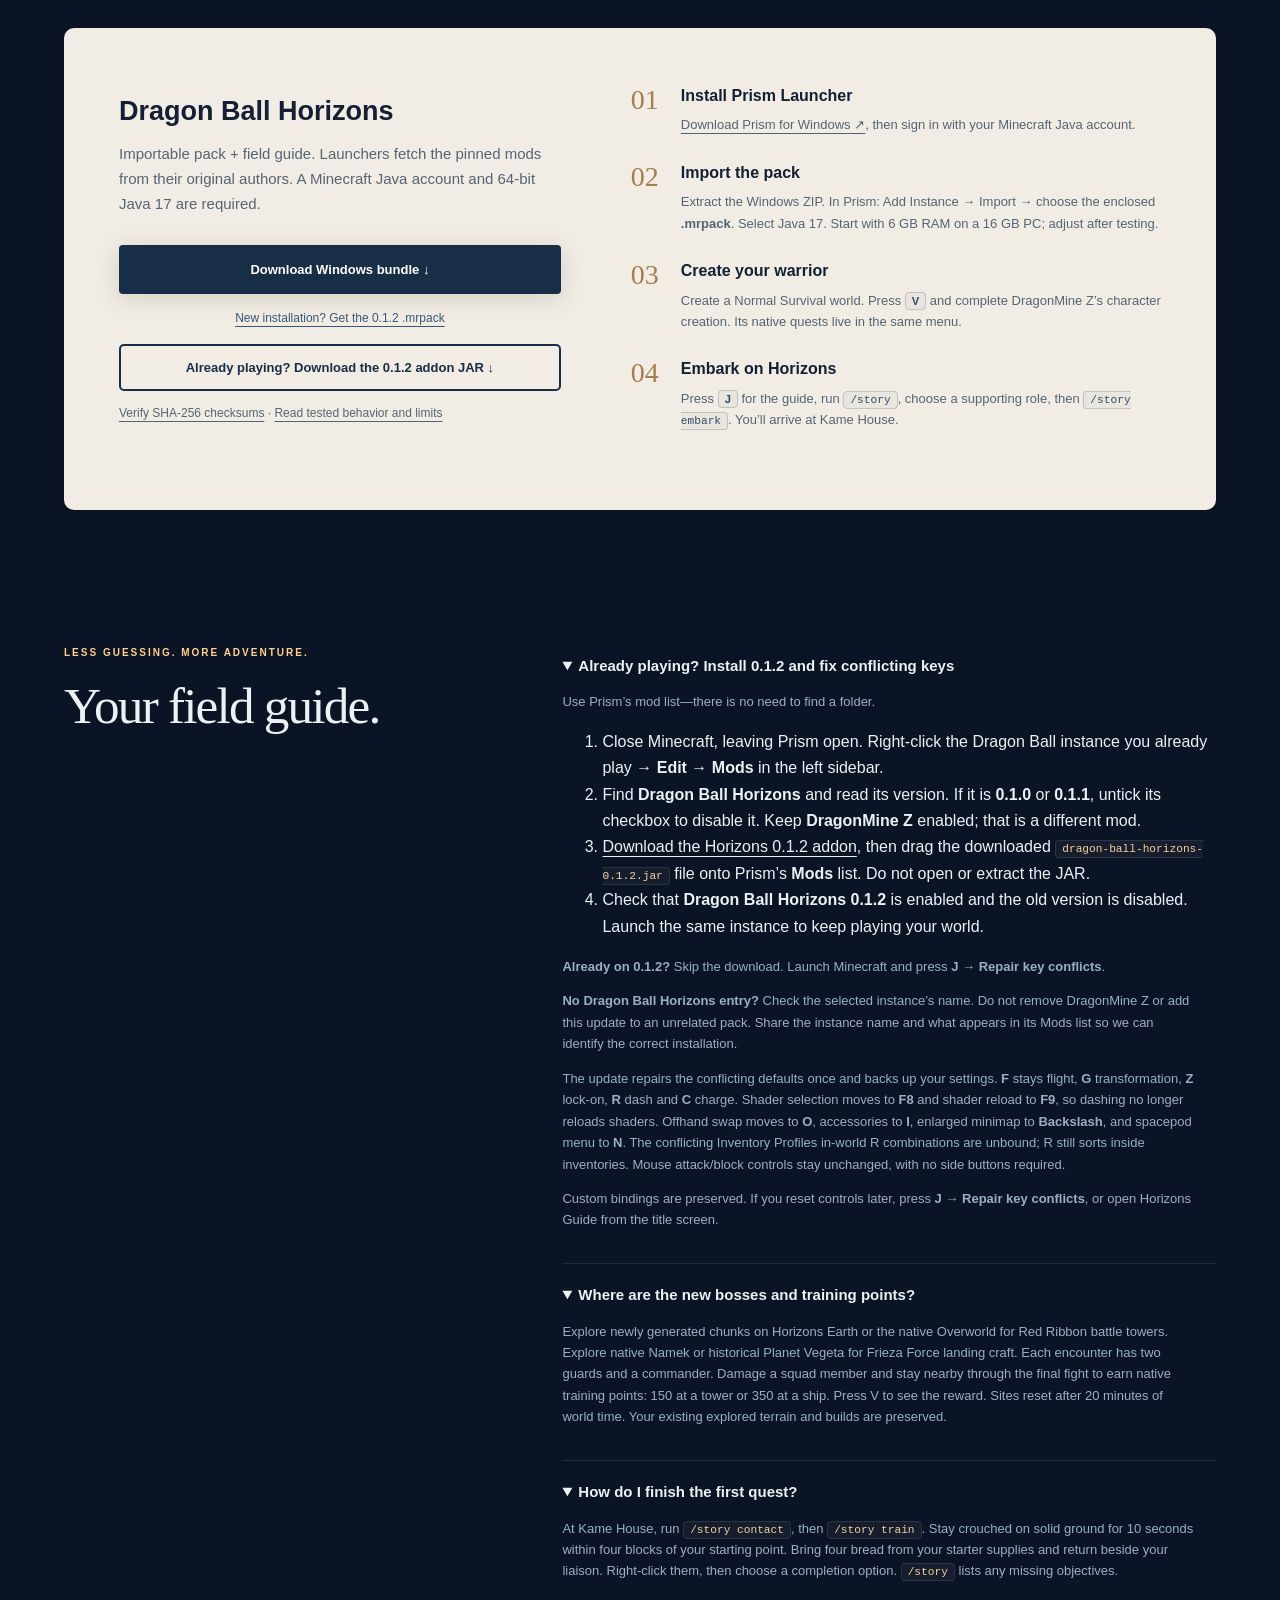
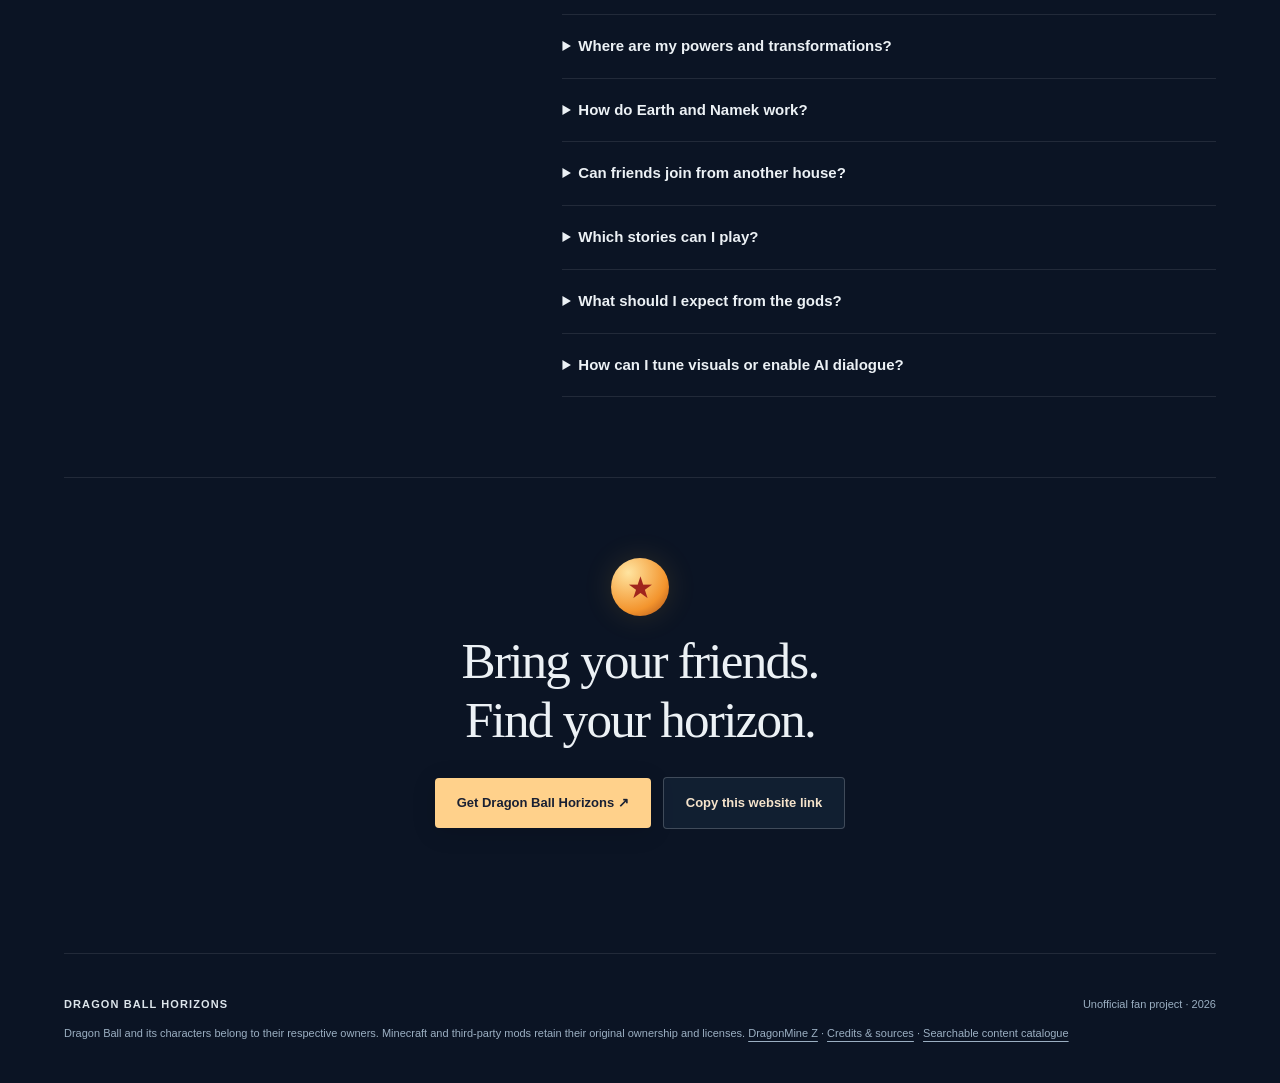
==== commit 00c1293d: "Update homepage and README for alpha.3 preview" ====
--- a/index.html
+++ b/index.html
@@ -4,7 +4,7 @@
 <section class="intro wrap"><div><p class="eyebrow">POWER IS ONLY THE BEGINNING</p><h2>A world worth<br>getting stronger for.</h2></div><p>Built around DragonMine Z’s native races, techniques, story and animated combat. Horizons adds a connected Earth atlas, original divine and historical maps, supporting expeditions, recurring rivals, and new animated artwork for Beerus and Whis.</p><div class="stat"><strong>6</strong><span>native playable races</span></div><div class="stat"><strong>4</strong><span>original explorable maps</span></div></section>
 <section class="world-section" id="worlds"><div class="wrap"><p class="eyebrow">CHOOSE YOUR NEXT DESTINATION</p><h2>Earth is just the beginning.</h2><div class="world-tabs" role="tablist" aria-label="World guide"></div><article class="world-card"><div class="planet-scene"><canvas id="planet" width="600" height="500" aria-label="Stylized planet illustration"></canvas><span class="coordinate" id="coordinate"></span></div><div class="world-copy"><p class="eyebrow" id="world-kind"></p><h3 id="world-name"></h3><p id="world-description"></p><ul id="world-features"></ul><div class="world-note" id="world-note"></div></div></article><p class="small">Additional native destinations: Other World, Sacred World of the Kai, and the Room of Spirit and Time. Native travel, death and training rules apply. These maps are fan adaptations, not a one-to-one recreation of the anime.</p></div></section>
 <section class="wrap warrior" id="races"><div><p class="eyebrow">YOUR RACE. YOUR TRAINING. YOUR STORY.</p><h2>Find your fighting spirit.</h2><p>Complete character creation in <kbd>V</kbd>. Your native race controls your body and progression. Your Horizons expedition role is a separate choice.</p><div class="race-tabs" aria-label="Playable races"></div><div class="race-detail" aria-live="polite"><h3 id="race-name"></h3><p id="race-description"></p></div></div><aside class="combat"><span class="eyebrow">BUILT TO MOVE</span><h3>Charge.<br>Dash.<br><em>Transform.</em></h3><p>Native first-person animation, flight poses, martial-arts combos, beam casting, and race transformations. Original Beerus and Whis rigs add breathing, cloth, tail, ear and staff motion.</p><p class="small">Skills require native learning and mastery. Impact flashes and shaders are optional. This build still needs a complete Windows combat playthrough.</p></aside></section>
-<section class="wrap play" id="play"><div role="note" style="border:1px solid #d79754;border-radius:14px;padding:20px;margin:28px 0;background:#2a2330"><strong>Demon Realm preview: see what is new</strong><p>Explore the three Demon Worlds, Daima story, seven world bosses, raids, tournaments and more. Use the same local/LAN pack on every player’s computer. Back up your world and import it as a new Prism instance. Live LAN play is still unverified.</p><a href="demon-realm-preview.html">See the update list and download →</a></div><div class="play-heading"><div><p class="eyebrow">YOUR ADVENTURE STARTS HERE</p><h2>Ready to power up?</h2></div><span class="release">0.1.2 · PLAYTEST BUILD</span></div><div class="download-panel"><div><h3>Dragon Ball Horizons</h3><p>Importable pack + field guide. Launchers fetch the pinned mods from their original authors. A Minecraft Java account and 64-bit Java 17 are required.</p><a class="primary" href="Dragon-Ball-Horizons-0.1.2-Windows.zip" download>Download Windows bundle ↓</a><a class="text-link" href="Dragon-Ball-Horizons-0.1.2.mrpack" download>New installation? Get the 0.1.2 .mrpack</a><a class="update-link" href="dragon-ball-horizons-0.1.2.jar" download>Already playing? Download the 0.1.2 addon JAR ↓</a><p class="small"><a href="SHA256SUMS.txt">Verify SHA-256 checksums</a> · <a href="VALIDATION.html">Read tested behavior and limits</a></p></div><ol class="steps"><li><span>01</span><div><h4>Install Prism Launcher</h4><p><a href="https://prismlauncher.org/download/windows/" target="_blank" rel="noopener">Download Prism for Windows ↗</a>, then sign in with your Minecraft Java account.</p></div></li><li><span>02</span><div><h4>Import the pack</h4><p>Extract the Windows ZIP. In Prism: Add Instance → Import → choose the enclosed <b>.mrpack</b>. Select Java 17. Start with 6 GB RAM on a 16 GB PC; adjust after testing.</p></div></li><li><span>03</span><div><h4>Create your warrior</h4><p>Create a Normal Survival world. Press <kbd>V</kbd> and complete DragonMine Z’s character creation. Its native quests live in the same menu.</p></div></li><li><span>04</span><div><h4>Embark on Horizons</h4><p>Press <kbd>J</kbd> for the guide, run <code>/story</code>, choose a supporting role, then <code>/story embark</code>. You’ll arrive at Kame House.</p></div></li></ol></div></section>
+<section class="wrap play" id="play"><div role="note" style="border:1px solid #d79754;border-radius:14px;padding:20px;margin:28px 0;background:#2a2330"><strong>Demon Realm preview 0.2.0-alpha.3: boss and quest repairs</strong><p>Explore the three Demon Worlds, Daima story, seven world bosses, raids, tournaments and more. Alpha.3 adds world-boss lair repair and native DMZ quest reset recovery. Use the same local/LAN pack on every player’s computer. Back up your world and import it as a new Prism instance. Live LAN play is still unverified.</p><a href="demon-realm-preview.html">See the update list and download →</a></div><div class="play-heading"><div><p class="eyebrow">YOUR ADVENTURE STARTS HERE</p><h2>Ready to power up?</h2></div><span class="release">0.1.2 · PLAYTEST BUILD</span></div><div class="download-panel"><div><h3>Dragon Ball Horizons</h3><p>Importable pack + field guide. Launchers fetch the pinned mods from their original authors. A Minecraft Java account and 64-bit Java 17 are required.</p><a class="primary" href="Dragon-Ball-Horizons-0.1.2-Windows.zip" download>Download Windows bundle ↓</a><a class="text-link" href="Dragon-Ball-Horizons-0.1.2.mrpack" download>New installation? Get the 0.1.2 .mrpack</a><a class="update-link" href="dragon-ball-horizons-0.1.2.jar" download>Already playing? Download the 0.1.2 addon JAR ↓</a><p class="small"><a href="SHA256SUMS.txt">Verify SHA-256 checksums</a> · <a href="VALIDATION.html">Read tested behavior and limits</a></p></div><ol class="steps"><li><span>01</span><div><h4>Install Prism Launcher</h4><p><a href="https://prismlauncher.org/download/windows/" target="_blank" rel="noopener">Download Prism for Windows ↗</a>, then sign in with your Minecraft Java account.</p></div></li><li><span>02</span><div><h4>Import the pack</h4><p>Extract the Windows ZIP. In Prism: Add Instance → Import → choose the enclosed <b>.mrpack</b>. Select Java 17. Start with 6 GB RAM on a 16 GB PC; adjust after testing.</p></div></li><li><span>03</span><div><h4>Create your warrior</h4><p>Create a Normal Survival world. Press <kbd>V</kbd> and complete DragonMine Z’s character creation. Its native quests live in the same menu.</p></div></li><li><span>04</span><div><h4>Embark on Horizons</h4><p>Press <kbd>J</kbd> for the guide, run <code>/story</code>, choose a supporting role, then <code>/story embark</code>. You’ll arrive at Kame House.</p></div></li></ol></div></section>
 <section class="wrap guide" id="guide"><div><p class="eyebrow">LESS GUESSING. MORE ADVENTURE.</p><h2>Your field guide.</h2></div><div class="faq"><details open><summary>Already playing? Install 0.1.2 and fix conflicting keys</summary><p>Use Prism’s mod list—there is no need to find a folder.</p><ol><li>Close Minecraft, leaving Prism open. Right-click the Dragon Ball instance you already play → <b>Edit</b> → <b>Mods</b> in the left sidebar.</li><li>Find <b>Dragon Ball Horizons</b> and read its version. If it is <b>0.1.0</b> or <b>0.1.1</b>, untick its checkbox to disable it. Keep <b>DragonMine Z</b> enabled; that is a different mod.</li><li><a href="dragon-ball-horizons-0.1.2.jar" download>Download the Horizons 0.1.2 addon</a>, then drag the downloaded <code>dragon-ball-horizons-0.1.2.jar</code> file onto Prism’s <b>Mods</b> list. Do not open or extract the JAR.</li><li>Check that <b>Dragon Ball Horizons 0.1.2</b> is enabled and the old version is disabled. Launch the same instance to keep playing your world.</li></ol><p><b>Already on 0.1.2?</b> Skip the download. Launch Minecraft and press <b>J → Repair key conflicts</b>.</p><p><b>No Dragon Ball Horizons entry?</b> Check the selected instance’s name. Do not remove DragonMine Z or add this update to an unrelated pack. Share the instance name and what appears in its Mods list so we can identify the correct installation.</p><p>The update repairs the conflicting defaults once and backs up your settings. <b>F</b> stays flight, <b>G</b> transformation, <b>Z</b> lock-on, <b>R</b> dash and <b>C</b> charge. Shader selection moves to <b>F8</b> and shader reload to <b>F9</b>, so dashing no longer reloads shaders. Offhand swap moves to <b>O</b>, accessories to <b>I</b>, enlarged minimap to <b>Backslash</b>, and spacepod menu to <b>N</b>. The conflicting Inventory Profiles in-world R combinations are unbound; R still sorts inside inventories. Mouse attack/block controls stay unchanged, with no side buttons required.</p><p>Custom bindings are preserved. If you reset controls later, press <b>J → Repair key conflicts</b>, or open Horizons Guide from the title screen.</p></details><details open><summary>Where are the new bosses and training points?</summary><p>Explore newly generated chunks on Horizons Earth or the native Overworld for Red Ribbon battle towers. Explore native Namek or historical Planet Vegeta for Frieza Force landing craft. Each encounter has two guards and a commander. Damage a squad member and stay nearby through the final fight to earn native training points: 150 at a tower or 350 at a ship. Press V to see the reward. Sites reset after 20 minutes of world time. Your existing explored terrain and builds are preserved.</p></details><details open><summary>How do I finish the first quest?</summary><p>At Kame House, run <code>/story contact</code>, then <code>/story train</code>. Stay crouched on solid ground for 10 seconds within four blocks of your starting point. Bring four bread from your starter supplies and return beside your liaison. Right-click them, then choose a completion option. <code>/story</code> lists any missing objectives.</p></details><details><summary>Where are my powers and transformations?</summary><p>Press <kbd>V</kbd> for native stats, skills, forms and techniques. Right-click native mentors to see lessons and prerequisites. Charge with <kbd>C</kbd>, use the native action key <kbd>G</kbd>, fly with <kbd>F</kbd>, dash with <kbd>R</kbd>, and lock on with <kbd>Z</kbd>. Check Controls → DragonMine Z for bindings and conflicts. A Horizons quest title does not unlock a native power.</p></details><details><summary>How do Earth and Namek work?</summary><p>Horizons Earth is an original fixed map of recognizable landmarks. The normal Overworld remains the home of the native Z saga and Earth Dragon Ball generation. <code>/horizons home</code> returns from a Horizons map to your saved departure point. Namek is the native DragonMine Z dimension. <code>/horizons atlas</code> lists travel gates, locations and fares.</p></details><details><summary>Can friends join from another house?</summary><p>Yes, the pack includes e4mc. Everyone imports the same release. The host opens Esc → Open to LAN, then shares the public address shown in chat. Friends use Multiplayer → Direct Connection. Keep the host online; later sessions may have a new address. A two-account internet join still needs acceptance testing for this release.</p></details><details><summary>Which stories can I play?</summary><p>The native journal in V contains the Z saga and additional side stories. Horizons adds four supporting roles—Earth Defender, Saiyan Voyager, Namek Guardian and Divine Student—sharing a 16-chapter chronology with personal rewards, decisions and memories. The custom assignments and arena retellings are adaptations, not replacement canon.</p></details><details><summary>What should I expect from the gods?</summary><p>Meet native Beerus and Whis mentors in an original floating tree-palace realm, with new original animated visual assets. King Kai and Old Kai remain native teachers elsewhere. Gods and angels are not selectable native races. The World of Void is an exhibition map, not a complete Tournament of Power, and Planet Vegeta is a historical recreation.</p></details><details><summary>How can I tune visuals or enable AI dialogue?</summary><p>Use the native V configuration for camera settings and animations. Shaders start off; enable the included Complementary preset through Oculus if your PC handles it. For optional local NPC dialogue, the imported instance contains a Windows helper in <code>dbh-tools</code>. It uses a host-local Ollama model; ordinary authored dialogue works without AI. AI cannot change quests or grant powers.</p></details></div></section>
 <section class="wrap closing"><span class="ball">★</span><h2>Bring your friends.<br>Find your horizon.</h2><a class="primary" href="#play">Get Dragon Ball Horizons ↗</a><button id="share" class="secondary">Copy this website link</button><span id="share-status" role="status"></span></section>
 </main><footer class="wrap"><p>DRAGON BALL HORIZONS <span>Unofficial fan project · 2026</span></p><p>Dragon Ball and its characters belong to their respective owners. Minecraft and third-party mods retain their original ownership and licenses. <a href="https://modrinth.com/mod/dragonminez">DragonMine Z</a> · <a href="THIRD-PARTY.html">Credits & sources</a> · <a href="COMPENDIUM.html">Searchable content catalogue</a></p></footer><script src="app.js"></script></body></html>
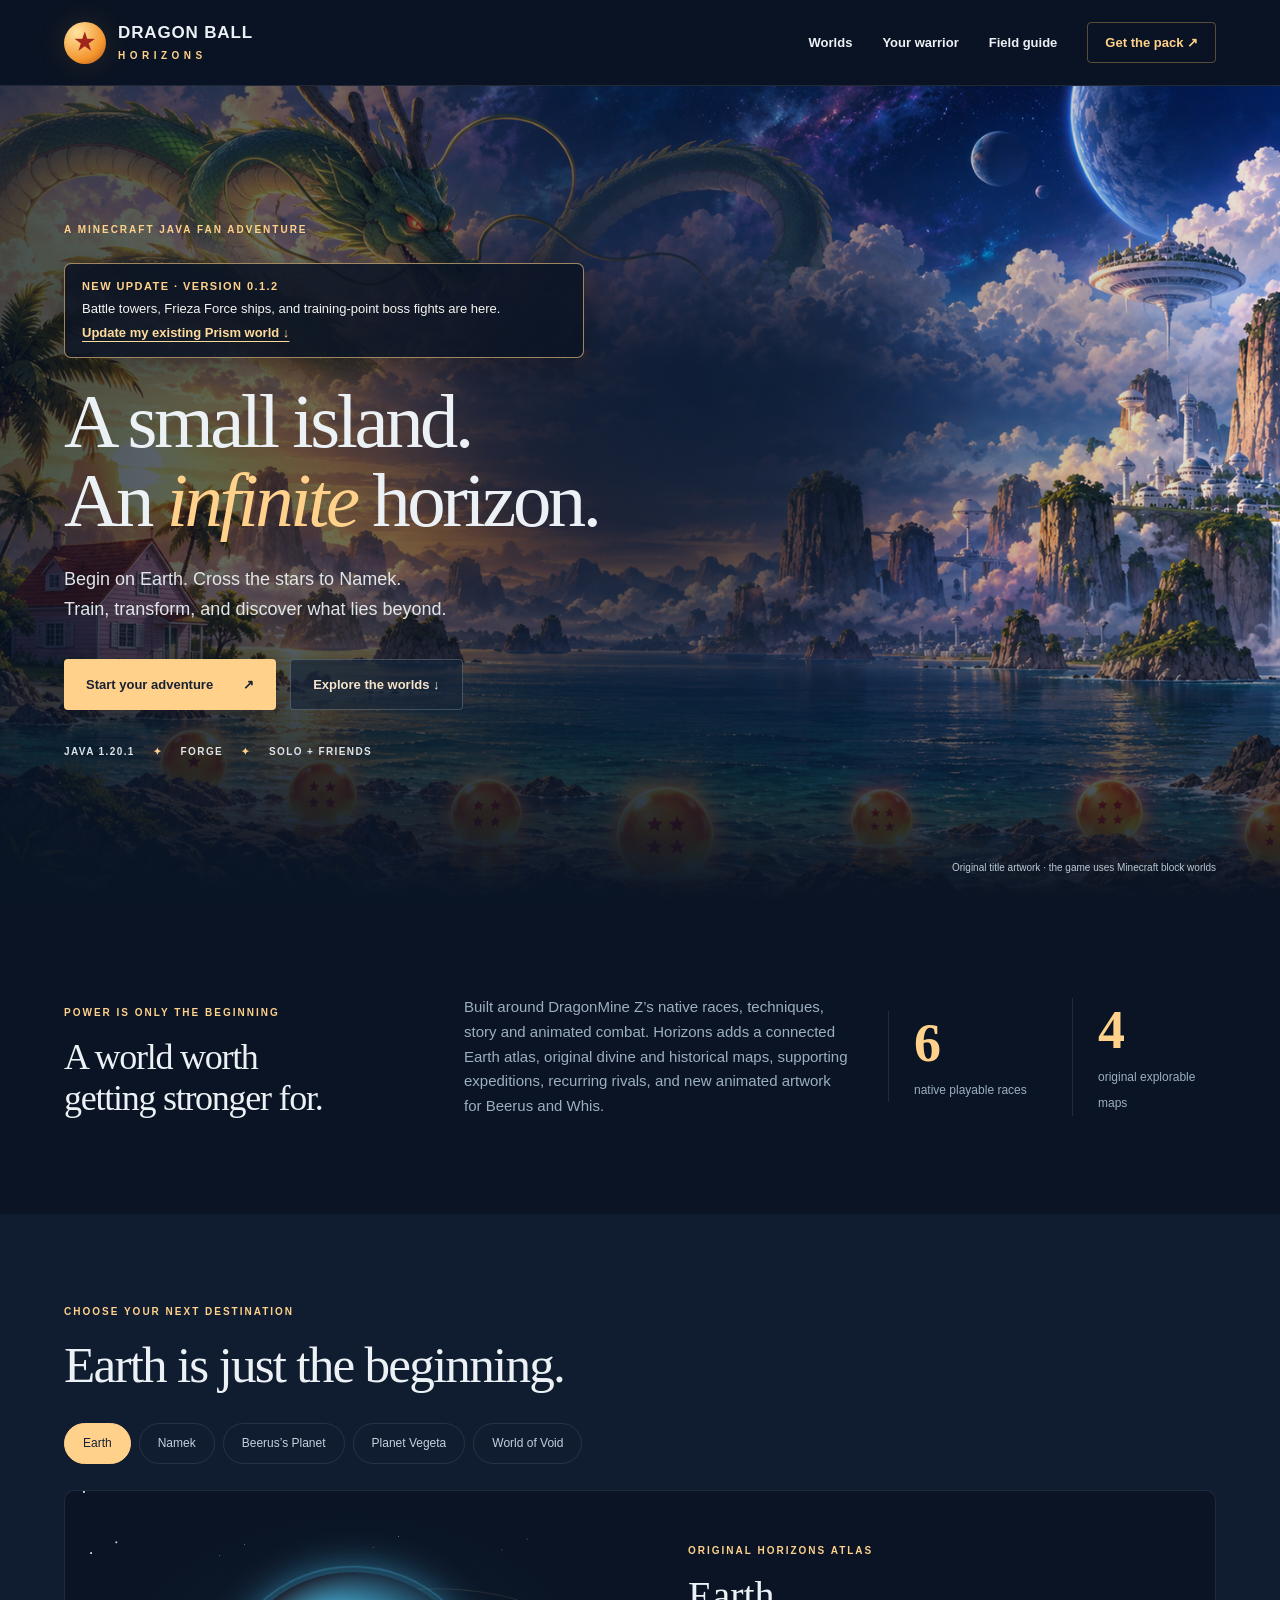
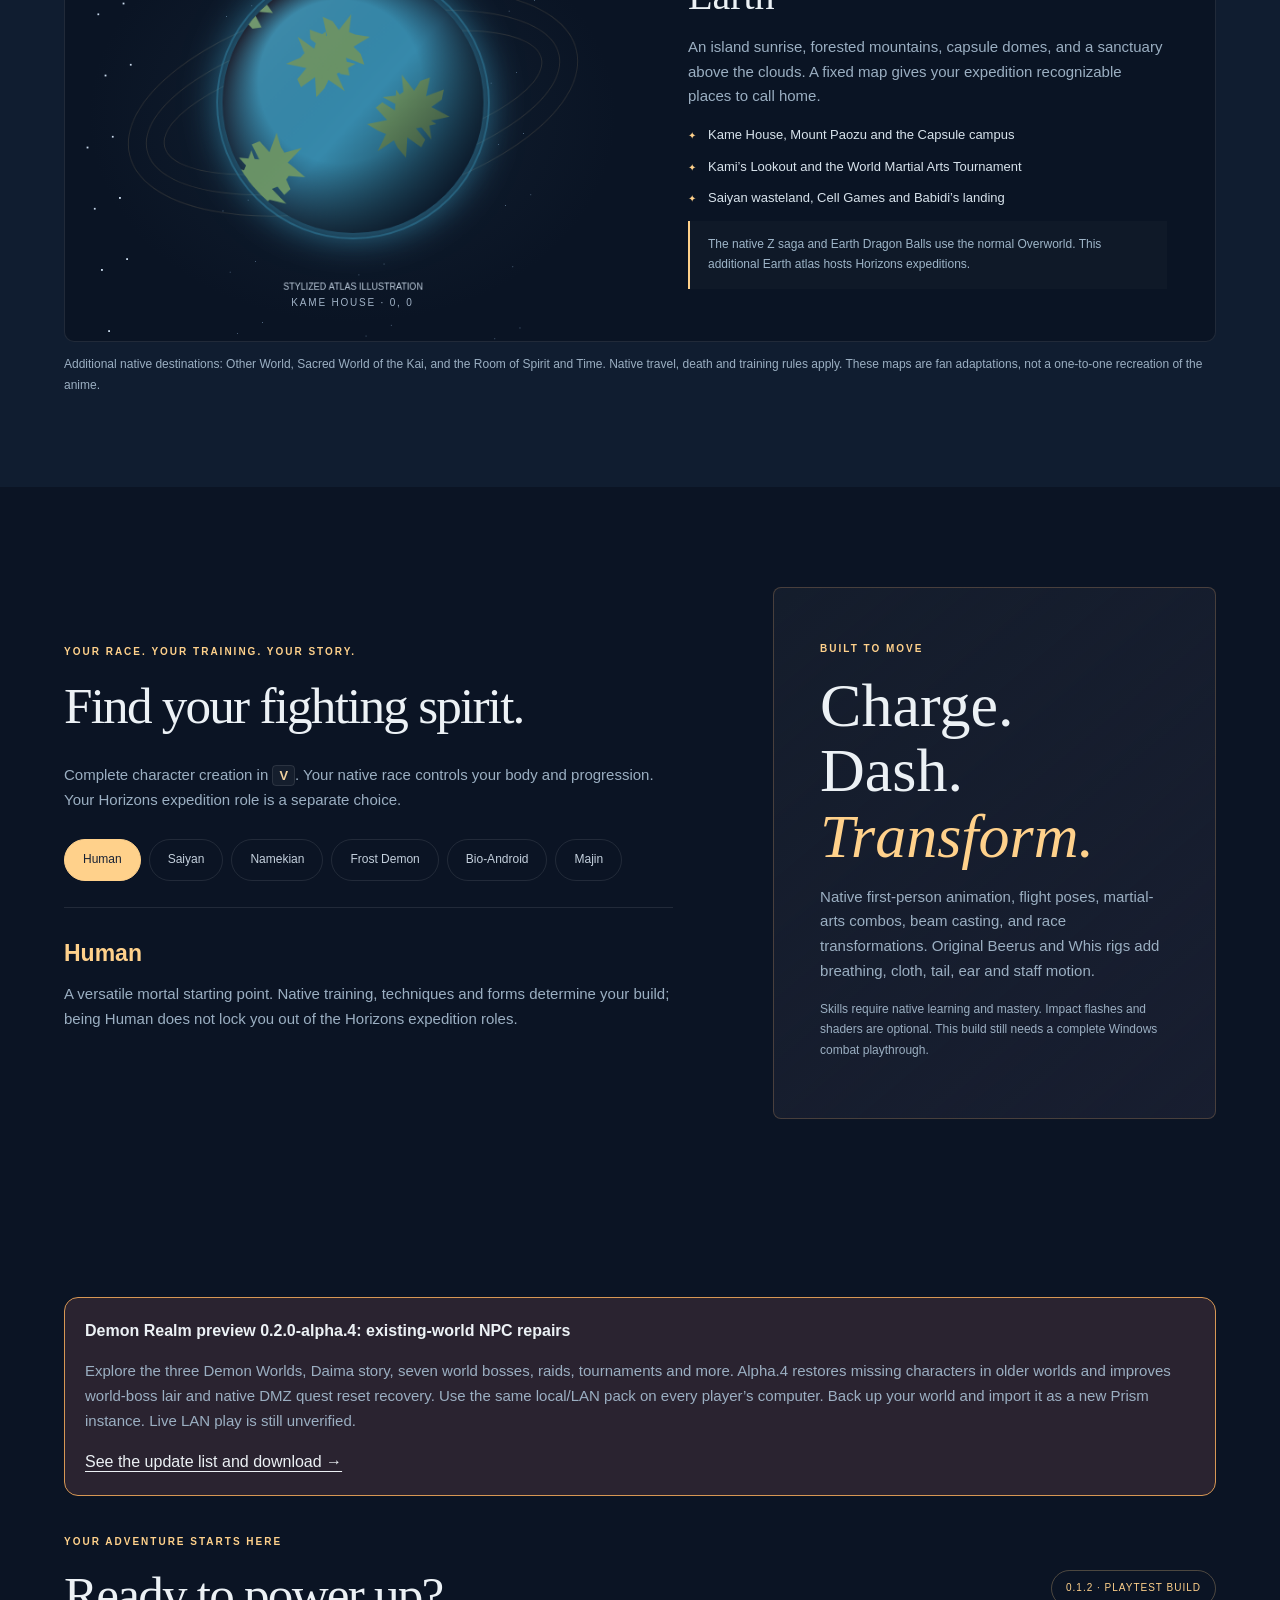
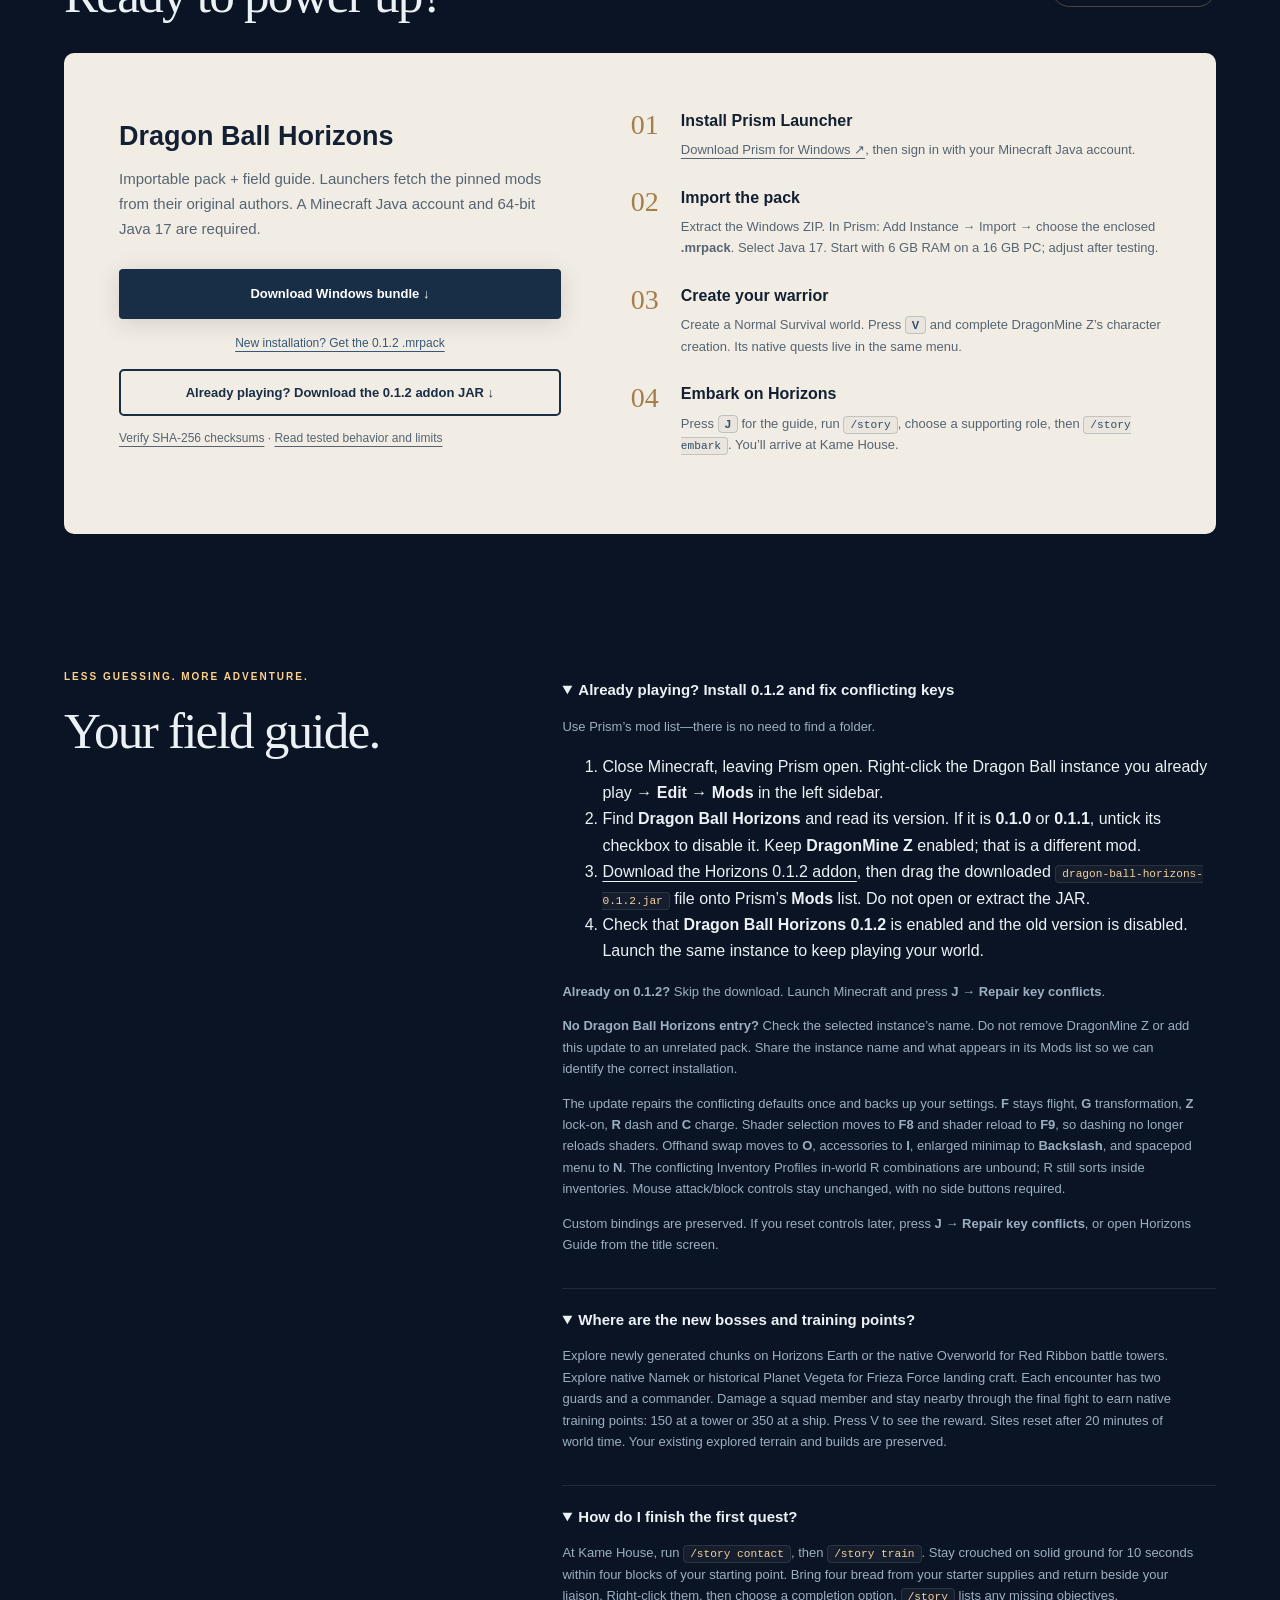
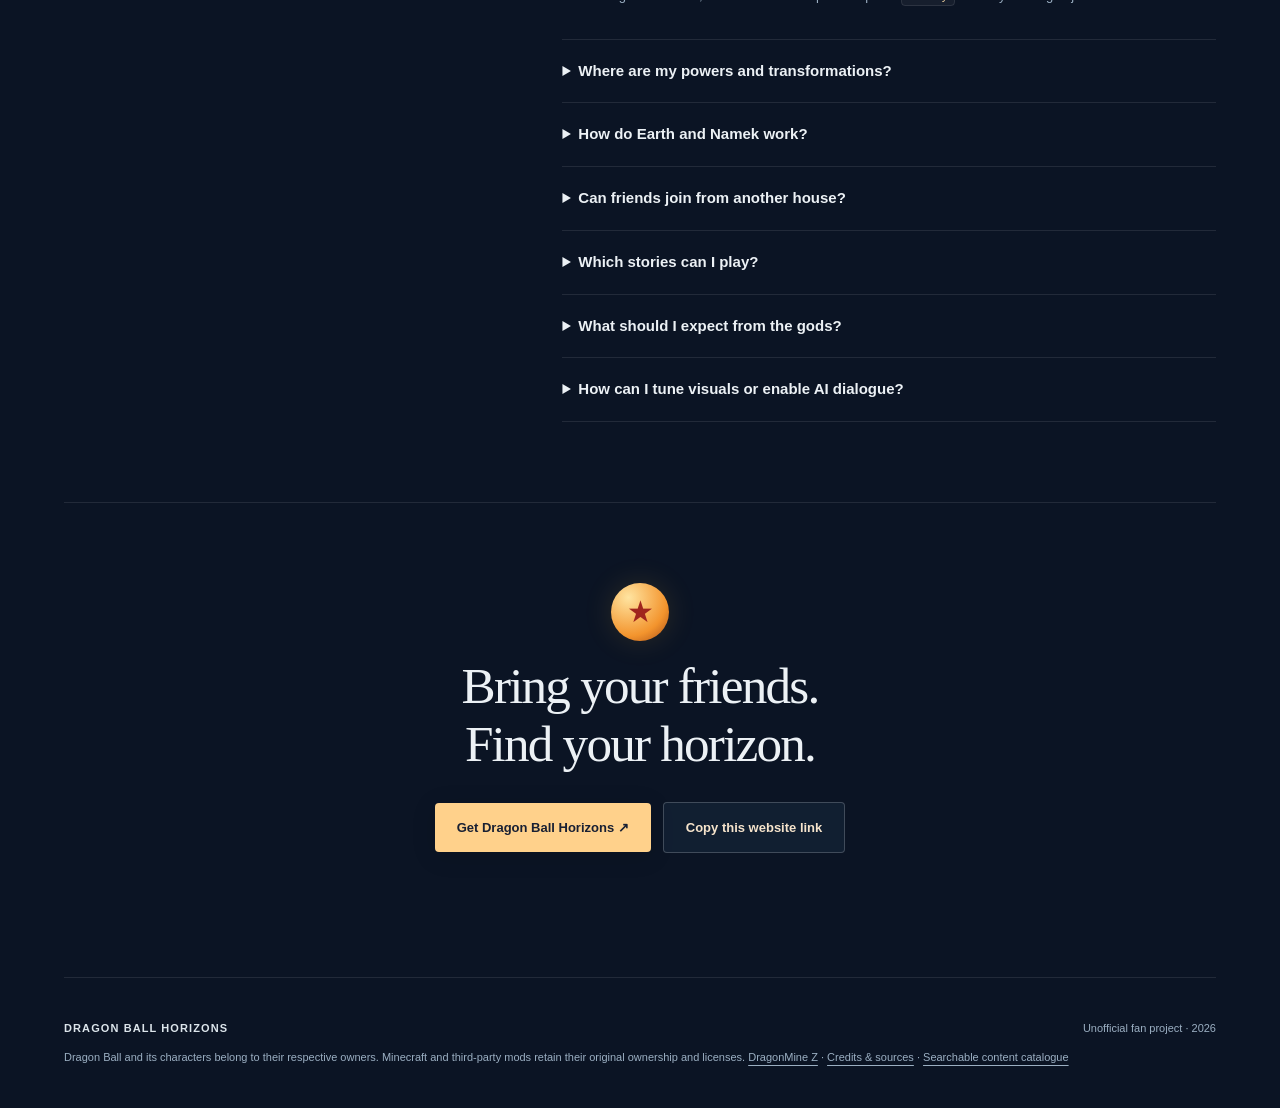
==== commit 831537e5: "Publish alpha.4 existing-world recovery download" ====
--- a/index.html
+++ b/index.html
@@ -4,7 +4,7 @@
 <section class="intro wrap"><div><p class="eyebrow">POWER IS ONLY THE BEGINNING</p><h2>A world worth<br>getting stronger for.</h2></div><p>Built around DragonMine Z’s native races, techniques, story and animated combat. Horizons adds a connected Earth atlas, original divine and historical maps, supporting expeditions, recurring rivals, and new animated artwork for Beerus and Whis.</p><div class="stat"><strong>6</strong><span>native playable races</span></div><div class="stat"><strong>4</strong><span>original explorable maps</span></div></section>
 <section class="world-section" id="worlds"><div class="wrap"><p class="eyebrow">CHOOSE YOUR NEXT DESTINATION</p><h2>Earth is just the beginning.</h2><div class="world-tabs" role="tablist" aria-label="World guide"></div><article class="world-card"><div class="planet-scene"><canvas id="planet" width="600" height="500" aria-label="Stylized planet illustration"></canvas><span class="coordinate" id="coordinate"></span></div><div class="world-copy"><p class="eyebrow" id="world-kind"></p><h3 id="world-name"></h3><p id="world-description"></p><ul id="world-features"></ul><div class="world-note" id="world-note"></div></div></article><p class="small">Additional native destinations: Other World, Sacred World of the Kai, and the Room of Spirit and Time. Native travel, death and training rules apply. These maps are fan adaptations, not a one-to-one recreation of the anime.</p></div></section>
 <section class="wrap warrior" id="races"><div><p class="eyebrow">YOUR RACE. YOUR TRAINING. YOUR STORY.</p><h2>Find your fighting spirit.</h2><p>Complete character creation in <kbd>V</kbd>. Your native race controls your body and progression. Your Horizons expedition role is a separate choice.</p><div class="race-tabs" aria-label="Playable races"></div><div class="race-detail" aria-live="polite"><h3 id="race-name"></h3><p id="race-description"></p></div></div><aside class="combat"><span class="eyebrow">BUILT TO MOVE</span><h3>Charge.<br>Dash.<br><em>Transform.</em></h3><p>Native first-person animation, flight poses, martial-arts combos, beam casting, and race transformations. Original Beerus and Whis rigs add breathing, cloth, tail, ear and staff motion.</p><p class="small">Skills require native learning and mastery. Impact flashes and shaders are optional. This build still needs a complete Windows combat playthrough.</p></aside></section>
-<section class="wrap play" id="play"><div role="note" style="border:1px solid #d79754;border-radius:14px;padding:20px;margin:28px 0;background:#2a2330"><strong>Demon Realm preview 0.2.0-alpha.3: boss and quest repairs</strong><p>Explore the three Demon Worlds, Daima story, seven world bosses, raids, tournaments and more. Alpha.3 adds world-boss lair repair and native DMZ quest reset recovery. Use the same local/LAN pack on every player’s computer. Back up your world and import it as a new Prism instance. Live LAN play is still unverified.</p><a href="demon-realm-preview.html">See the update list and download →</a></div><div class="play-heading"><div><p class="eyebrow">YOUR ADVENTURE STARTS HERE</p><h2>Ready to power up?</h2></div><span class="release">0.1.2 · PLAYTEST BUILD</span></div><div class="download-panel"><div><h3>Dragon Ball Horizons</h3><p>Importable pack + field guide. Launchers fetch the pinned mods from their original authors. A Minecraft Java account and 64-bit Java 17 are required.</p><a class="primary" href="Dragon-Ball-Horizons-0.1.2-Windows.zip" download>Download Windows bundle ↓</a><a class="text-link" href="Dragon-Ball-Horizons-0.1.2.mrpack" download>New installation? Get the 0.1.2 .mrpack</a><a class="update-link" href="dragon-ball-horizons-0.1.2.jar" download>Already playing? Download the 0.1.2 addon JAR ↓</a><p class="small"><a href="SHA256SUMS.txt">Verify SHA-256 checksums</a> · <a href="VALIDATION.html">Read tested behavior and limits</a></p></div><ol class="steps"><li><span>01</span><div><h4>Install Prism Launcher</h4><p><a href="https://prismlauncher.org/download/windows/" target="_blank" rel="noopener">Download Prism for Windows ↗</a>, then sign in with your Minecraft Java account.</p></div></li><li><span>02</span><div><h4>Import the pack</h4><p>Extract the Windows ZIP. In Prism: Add Instance → Import → choose the enclosed <b>.mrpack</b>. Select Java 17. Start with 6 GB RAM on a 16 GB PC; adjust after testing.</p></div></li><li><span>03</span><div><h4>Create your warrior</h4><p>Create a Normal Survival world. Press <kbd>V</kbd> and complete DragonMine Z’s character creation. Its native quests live in the same menu.</p></div></li><li><span>04</span><div><h4>Embark on Horizons</h4><p>Press <kbd>J</kbd> for the guide, run <code>/story</code>, choose a supporting role, then <code>/story embark</code>. You’ll arrive at Kame House.</p></div></li></ol></div></section>
+<section class="wrap play" id="play"><div role="note" style="border:1px solid #d79754;border-radius:14px;padding:20px;margin:28px 0;background:#2a2330"><strong>Demon Realm preview 0.2.0-alpha.4: existing-world NPC repairs</strong><p>Explore the three Demon Worlds, Daima story, seven world bosses, raids, tournaments and more. Alpha.4 restores missing characters in older worlds and improves world-boss lair and native DMZ quest reset recovery. Use the same local/LAN pack on every player’s computer. Back up your world and import it as a new Prism instance. Live LAN play is still unverified.</p><a href="demon-realm-preview.html">See the update list and download →</a></div><div class="play-heading"><div><p class="eyebrow">YOUR ADVENTURE STARTS HERE</p><h2>Ready to power up?</h2></div><span class="release">0.1.2 · PLAYTEST BUILD</span></div><div class="download-panel"><div><h3>Dragon Ball Horizons</h3><p>Importable pack + field guide. Launchers fetch the pinned mods from their original authors. A Minecraft Java account and 64-bit Java 17 are required.</p><a class="primary" href="Dragon-Ball-Horizons-0.1.2-Windows.zip" download>Download Windows bundle ↓</a><a class="text-link" href="Dragon-Ball-Horizons-0.1.2.mrpack" download>New installation? Get the 0.1.2 .mrpack</a><a class="update-link" href="dragon-ball-horizons-0.1.2.jar" download>Already playing? Download the 0.1.2 addon JAR ↓</a><p class="small"><a href="SHA256SUMS.txt">Verify SHA-256 checksums</a> · <a href="VALIDATION.html">Read tested behavior and limits</a></p></div><ol class="steps"><li><span>01</span><div><h4>Install Prism Launcher</h4><p><a href="https://prismlauncher.org/download/windows/" target="_blank" rel="noopener">Download Prism for Windows ↗</a>, then sign in with your Minecraft Java account.</p></div></li><li><span>02</span><div><h4>Import the pack</h4><p>Extract the Windows ZIP. In Prism: Add Instance → Import → choose the enclosed <b>.mrpack</b>. Select Java 17. Start with 6 GB RAM on a 16 GB PC; adjust after testing.</p></div></li><li><span>03</span><div><h4>Create your warrior</h4><p>Create a Normal Survival world. Press <kbd>V</kbd> and complete DragonMine Z’s character creation. Its native quests live in the same menu.</p></div></li><li><span>04</span><div><h4>Embark on Horizons</h4><p>Press <kbd>J</kbd> for the guide, run <code>/story</code>, choose a supporting role, then <code>/story embark</code>. You’ll arrive at Kame House.</p></div></li></ol></div></section>
 <section class="wrap guide" id="guide"><div><p class="eyebrow">LESS GUESSING. MORE ADVENTURE.</p><h2>Your field guide.</h2></div><div class="faq"><details open><summary>Already playing? Install 0.1.2 and fix conflicting keys</summary><p>Use Prism’s mod list—there is no need to find a folder.</p><ol><li>Close Minecraft, leaving Prism open. Right-click the Dragon Ball instance you already play → <b>Edit</b> → <b>Mods</b> in the left sidebar.</li><li>Find <b>Dragon Ball Horizons</b> and read its version. If it is <b>0.1.0</b> or <b>0.1.1</b>, untick its checkbox to disable it. Keep <b>DragonMine Z</b> enabled; that is a different mod.</li><li><a href="dragon-ball-horizons-0.1.2.jar" download>Download the Horizons 0.1.2 addon</a>, then drag the downloaded <code>dragon-ball-horizons-0.1.2.jar</code> file onto Prism’s <b>Mods</b> list. Do not open or extract the JAR.</li><li>Check that <b>Dragon Ball Horizons 0.1.2</b> is enabled and the old version is disabled. Launch the same instance to keep playing your world.</li></ol><p><b>Already on 0.1.2?</b> Skip the download. Launch Minecraft and press <b>J → Repair key conflicts</b>.</p><p><b>No Dragon Ball Horizons entry?</b> Check the selected instance’s name. Do not remove DragonMine Z or add this update to an unrelated pack. Share the instance name and what appears in its Mods list so we can identify the correct installation.</p><p>The update repairs the conflicting defaults once and backs up your settings. <b>F</b> stays flight, <b>G</b> transformation, <b>Z</b> lock-on, <b>R</b> dash and <b>C</b> charge. Shader selection moves to <b>F8</b> and shader reload to <b>F9</b>, so dashing no longer reloads shaders. Offhand swap moves to <b>O</b>, accessories to <b>I</b>, enlarged minimap to <b>Backslash</b>, and spacepod menu to <b>N</b>. The conflicting Inventory Profiles in-world R combinations are unbound; R still sorts inside inventories. Mouse attack/block controls stay unchanged, with no side buttons required.</p><p>Custom bindings are preserved. If you reset controls later, press <b>J → Repair key conflicts</b>, or open Horizons Guide from the title screen.</p></details><details open><summary>Where are the new bosses and training points?</summary><p>Explore newly generated chunks on Horizons Earth or the native Overworld for Red Ribbon battle towers. Explore native Namek or historical Planet Vegeta for Frieza Force landing craft. Each encounter has two guards and a commander. Damage a squad member and stay nearby through the final fight to earn native training points: 150 at a tower or 350 at a ship. Press V to see the reward. Sites reset after 20 minutes of world time. Your existing explored terrain and builds are preserved.</p></details><details open><summary>How do I finish the first quest?</summary><p>At Kame House, run <code>/story contact</code>, then <code>/story train</code>. Stay crouched on solid ground for 10 seconds within four blocks of your starting point. Bring four bread from your starter supplies and return beside your liaison. Right-click them, then choose a completion option. <code>/story</code> lists any missing objectives.</p></details><details><summary>Where are my powers and transformations?</summary><p>Press <kbd>V</kbd> for native stats, skills, forms and techniques. Right-click native mentors to see lessons and prerequisites. Charge with <kbd>C</kbd>, use the native action key <kbd>G</kbd>, fly with <kbd>F</kbd>, dash with <kbd>R</kbd>, and lock on with <kbd>Z</kbd>. Check Controls → DragonMine Z for bindings and conflicts. A Horizons quest title does not unlock a native power.</p></details><details><summary>How do Earth and Namek work?</summary><p>Horizons Earth is an original fixed map of recognizable landmarks. The normal Overworld remains the home of the native Z saga and Earth Dragon Ball generation. <code>/horizons home</code> returns from a Horizons map to your saved departure point. Namek is the native DragonMine Z dimension. <code>/horizons atlas</code> lists travel gates, locations and fares.</p></details><details><summary>Can friends join from another house?</summary><p>Yes, the pack includes e4mc. Everyone imports the same release. The host opens Esc → Open to LAN, then shares the public address shown in chat. Friends use Multiplayer → Direct Connection. Keep the host online; later sessions may have a new address. A two-account internet join still needs acceptance testing for this release.</p></details><details><summary>Which stories can I play?</summary><p>The native journal in V contains the Z saga and additional side stories. Horizons adds four supporting roles—Earth Defender, Saiyan Voyager, Namek Guardian and Divine Student—sharing a 16-chapter chronology with personal rewards, decisions and memories. The custom assignments and arena retellings are adaptations, not replacement canon.</p></details><details><summary>What should I expect from the gods?</summary><p>Meet native Beerus and Whis mentors in an original floating tree-palace realm, with new original animated visual assets. King Kai and Old Kai remain native teachers elsewhere. Gods and angels are not selectable native races. The World of Void is an exhibition map, not a complete Tournament of Power, and Planet Vegeta is a historical recreation.</p></details><details><summary>How can I tune visuals or enable AI dialogue?</summary><p>Use the native V configuration for camera settings and animations. Shaders start off; enable the included Complementary preset through Oculus if your PC handles it. For optional local NPC dialogue, the imported instance contains a Windows helper in <code>dbh-tools</code>. It uses a host-local Ollama model; ordinary authored dialogue works without AI. AI cannot change quests or grant powers.</p></details></div></section>
 <section class="wrap closing"><span class="ball">★</span><h2>Bring your friends.<br>Find your horizon.</h2><a class="primary" href="#play">Get Dragon Ball Horizons ↗</a><button id="share" class="secondary">Copy this website link</button><span id="share-status" role="status"></span></section>
 </main><footer class="wrap"><p>DRAGON BALL HORIZONS <span>Unofficial fan project · 2026</span></p><p>Dragon Ball and its characters belong to their respective owners. Minecraft and third-party mods retain their original ownership and licenses. <a href="https://modrinth.com/mod/dragonminez">DragonMine Z</a> · <a href="THIRD-PARTY.html">Credits & sources</a> · <a href="COMPENDIUM.html">Searchable content catalogue</a></p></footer><script src="app.js"></script></body></html>
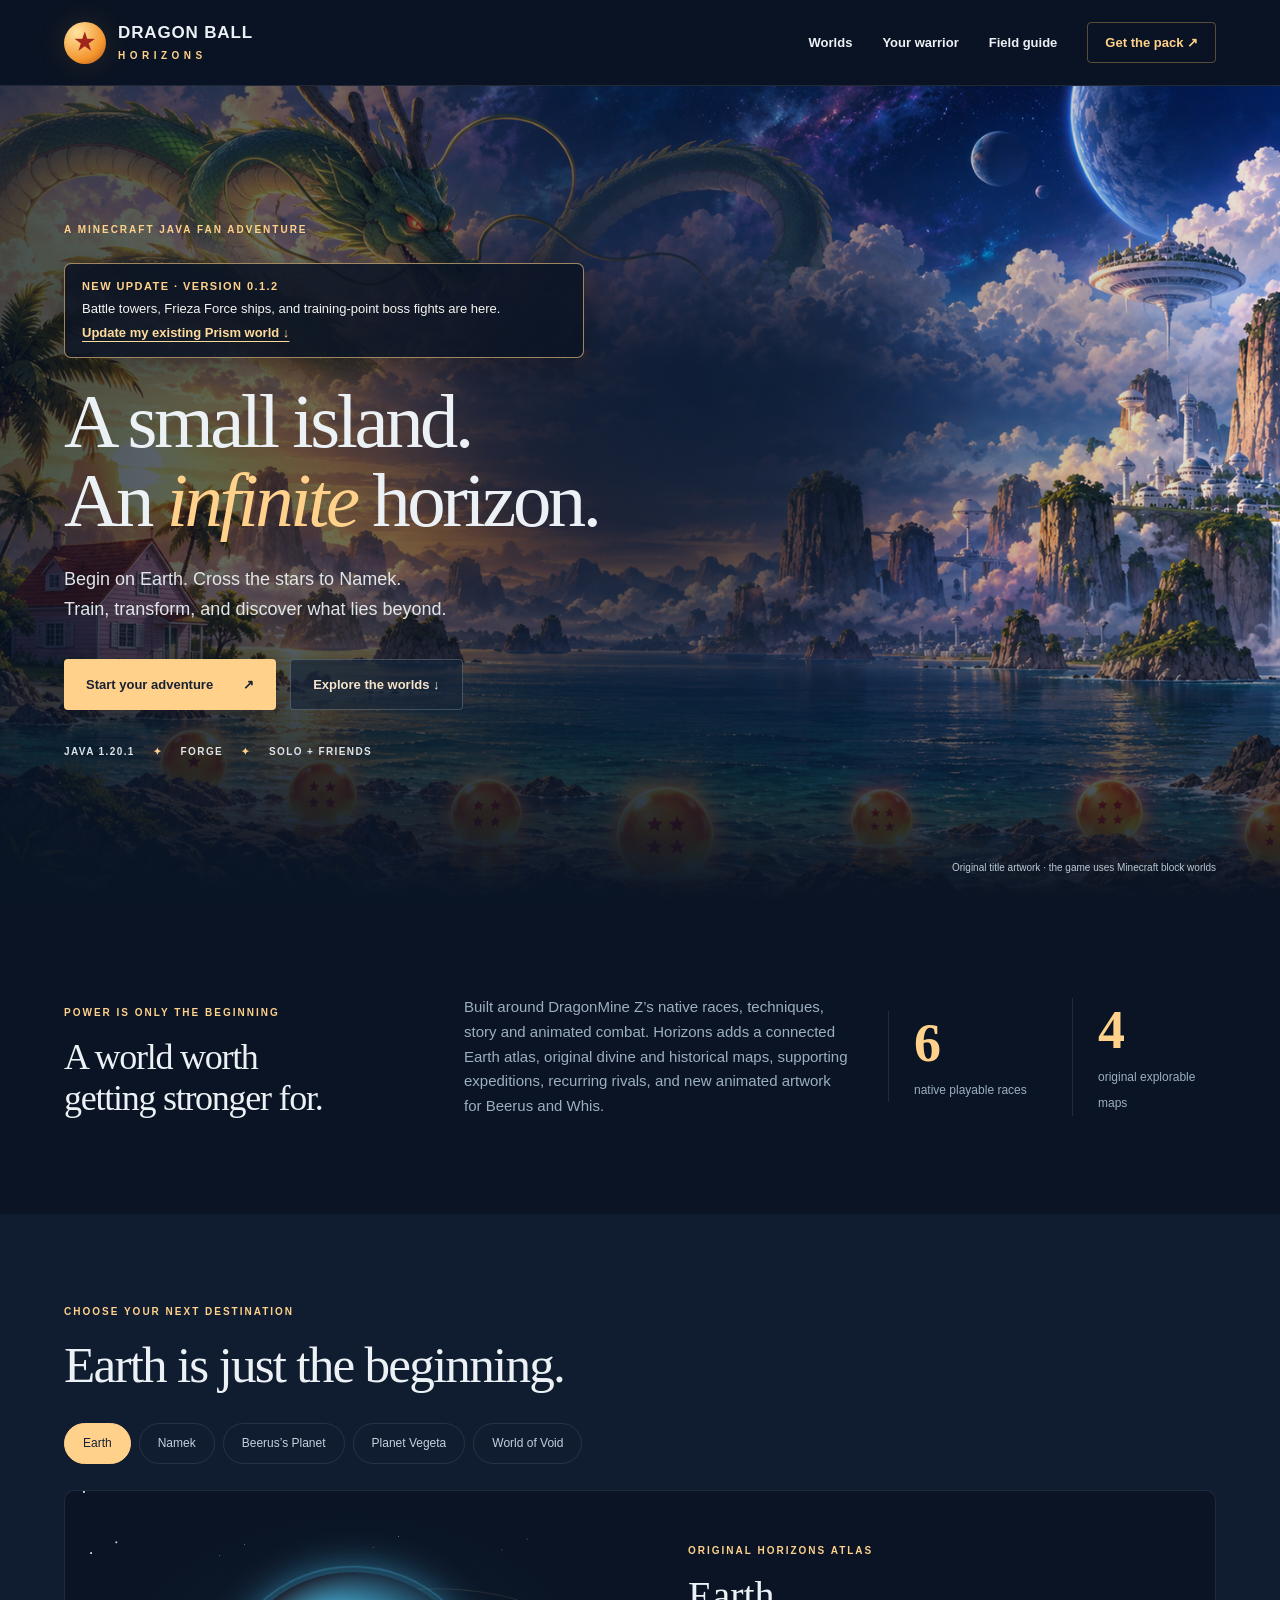
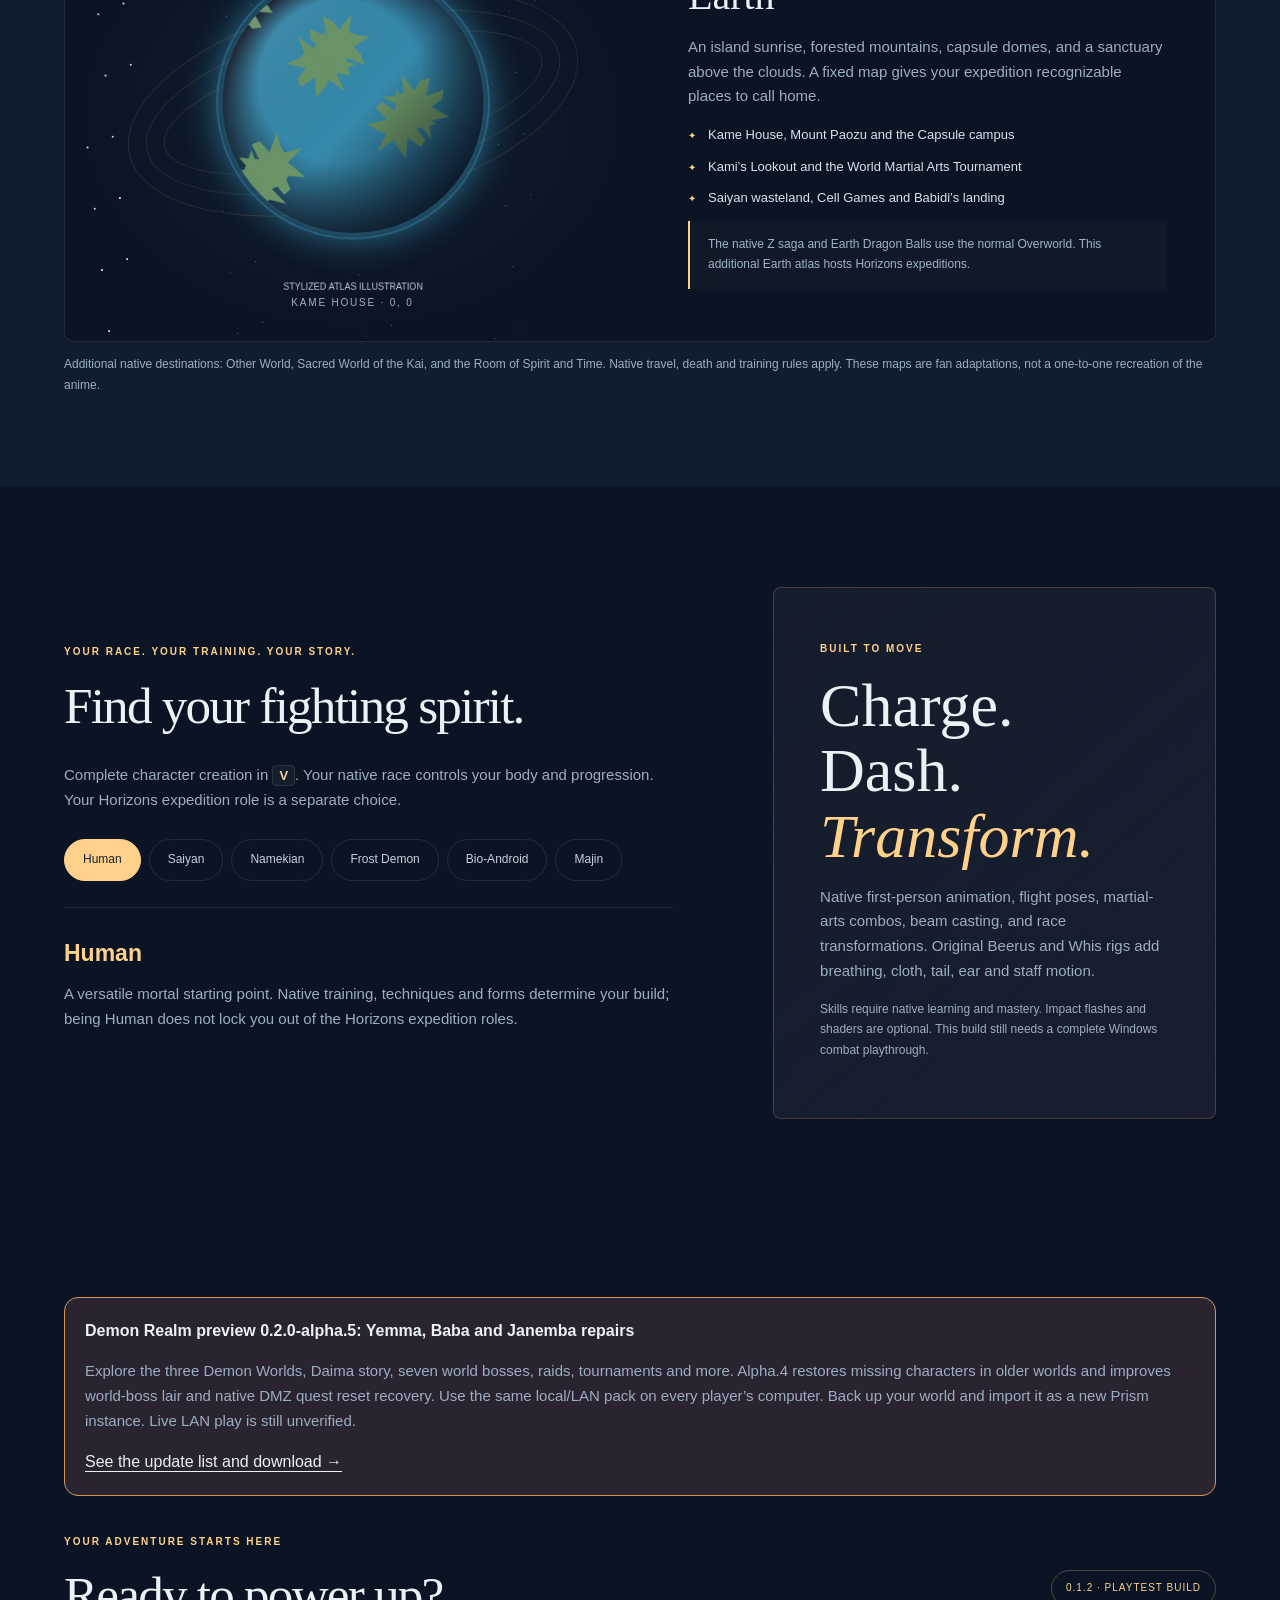
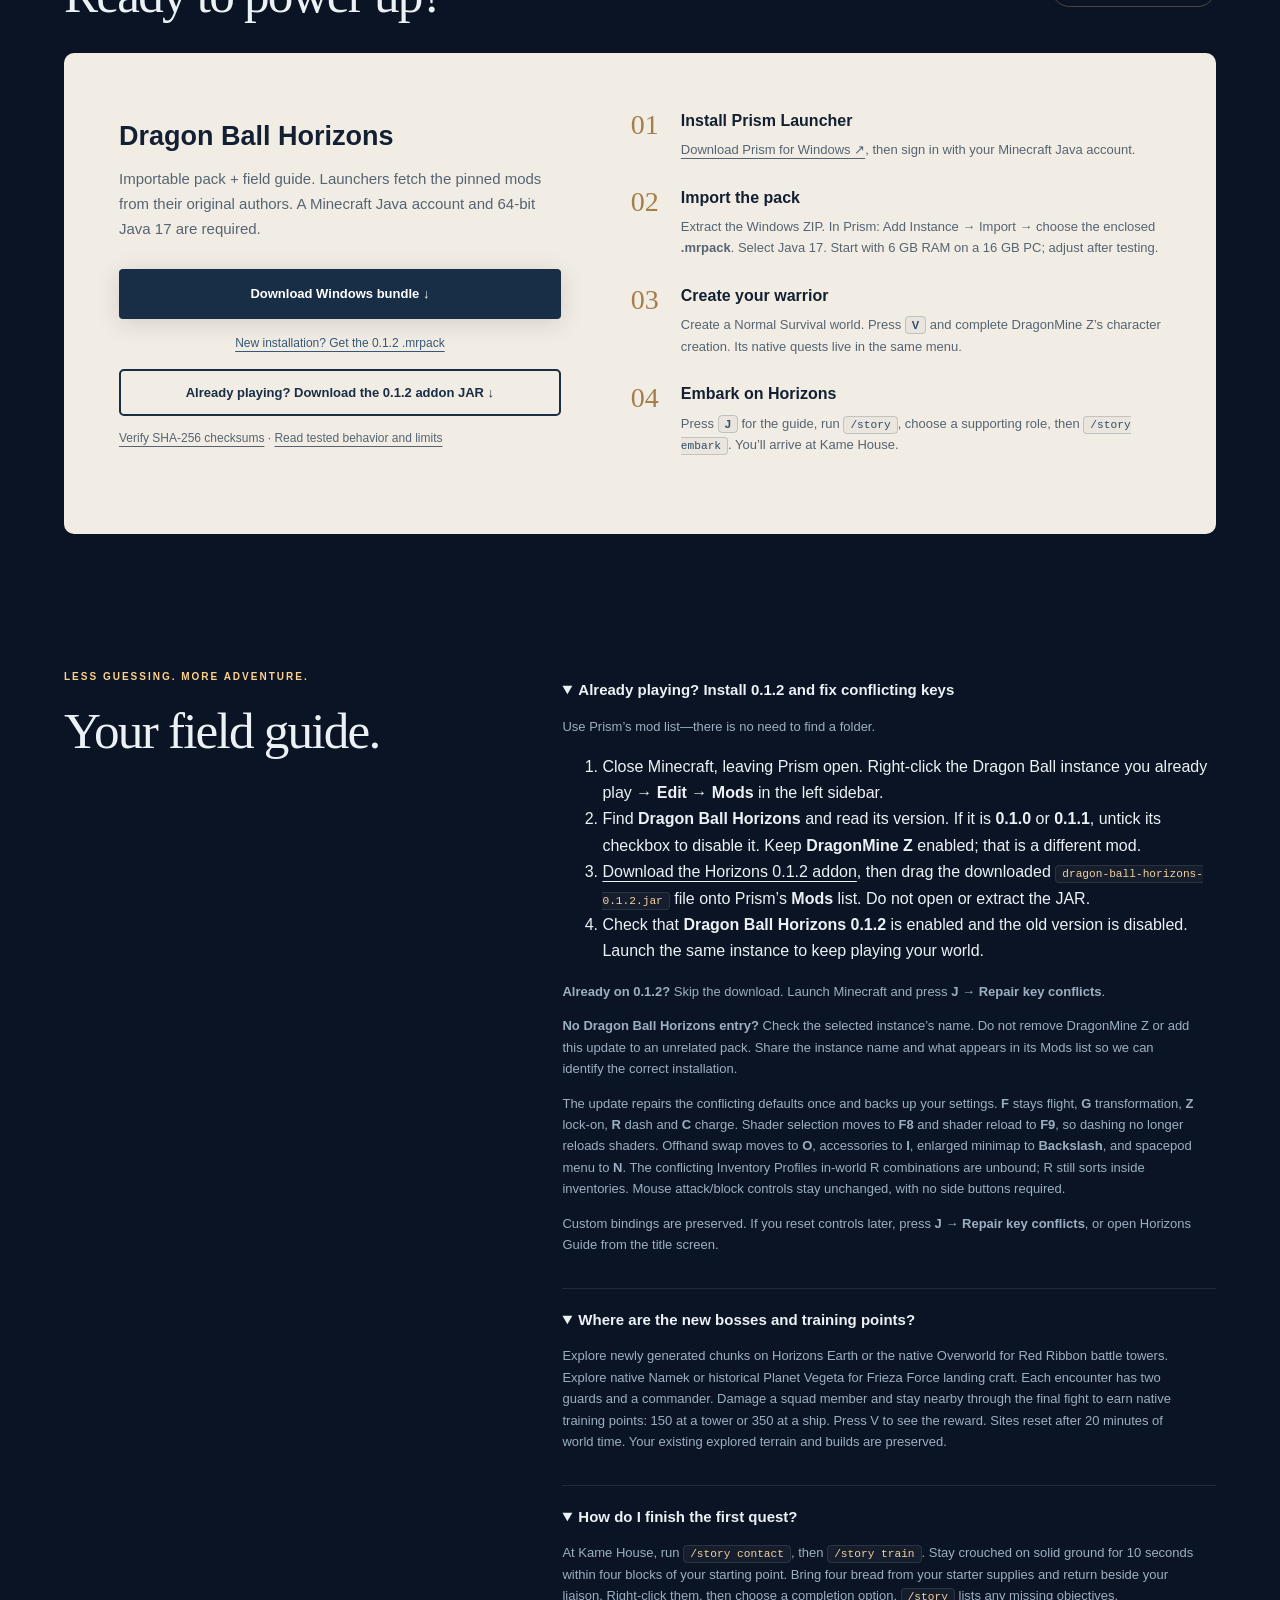
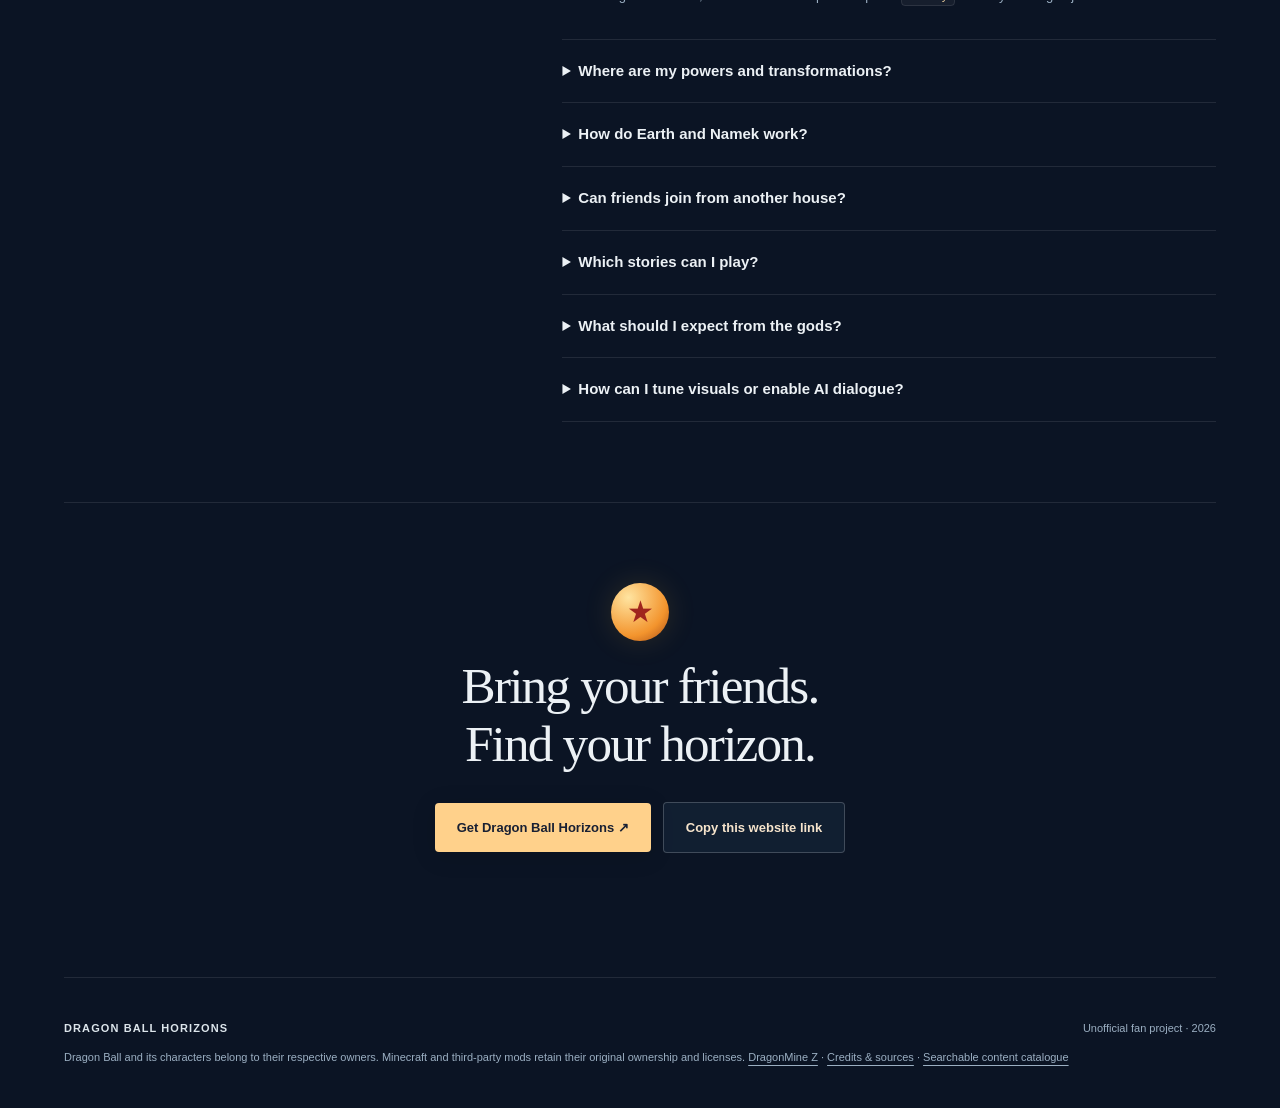
==== commit a74cf81e: "Publish alpha.5 Otherworld and Janemba recovery guide" ====
--- a/index.html
+++ b/index.html
@@ -4,7 +4,7 @@
 <section class="intro wrap"><div><p class="eyebrow">POWER IS ONLY THE BEGINNING</p><h2>A world worth<br>getting stronger for.</h2></div><p>Built around DragonMine Z’s native races, techniques, story and animated combat. Horizons adds a connected Earth atlas, original divine and historical maps, supporting expeditions, recurring rivals, and new animated artwork for Beerus and Whis.</p><div class="stat"><strong>6</strong><span>native playable races</span></div><div class="stat"><strong>4</strong><span>original explorable maps</span></div></section>
 <section class="world-section" id="worlds"><div class="wrap"><p class="eyebrow">CHOOSE YOUR NEXT DESTINATION</p><h2>Earth is just the beginning.</h2><div class="world-tabs" role="tablist" aria-label="World guide"></div><article class="world-card"><div class="planet-scene"><canvas id="planet" width="600" height="500" aria-label="Stylized planet illustration"></canvas><span class="coordinate" id="coordinate"></span></div><div class="world-copy"><p class="eyebrow" id="world-kind"></p><h3 id="world-name"></h3><p id="world-description"></p><ul id="world-features"></ul><div class="world-note" id="world-note"></div></div></article><p class="small">Additional native destinations: Other World, Sacred World of the Kai, and the Room of Spirit and Time. Native travel, death and training rules apply. These maps are fan adaptations, not a one-to-one recreation of the anime.</p></div></section>
 <section class="wrap warrior" id="races"><div><p class="eyebrow">YOUR RACE. YOUR TRAINING. YOUR STORY.</p><h2>Find your fighting spirit.</h2><p>Complete character creation in <kbd>V</kbd>. Your native race controls your body and progression. Your Horizons expedition role is a separate choice.</p><div class="race-tabs" aria-label="Playable races"></div><div class="race-detail" aria-live="polite"><h3 id="race-name"></h3><p id="race-description"></p></div></div><aside class="combat"><span class="eyebrow">BUILT TO MOVE</span><h3>Charge.<br>Dash.<br><em>Transform.</em></h3><p>Native first-person animation, flight poses, martial-arts combos, beam casting, and race transformations. Original Beerus and Whis rigs add breathing, cloth, tail, ear and staff motion.</p><p class="small">Skills require native learning and mastery. Impact flashes and shaders are optional. This build still needs a complete Windows combat playthrough.</p></aside></section>
-<section class="wrap play" id="play"><div role="note" style="border:1px solid #d79754;border-radius:14px;padding:20px;margin:28px 0;background:#2a2330"><strong>Demon Realm preview 0.2.0-alpha.4: existing-world NPC repairs</strong><p>Explore the three Demon Worlds, Daima story, seven world bosses, raids, tournaments and more. Alpha.4 restores missing characters in older worlds and improves world-boss lair and native DMZ quest reset recovery. Use the same local/LAN pack on every player’s computer. Back up your world and import it as a new Prism instance. Live LAN play is still unverified.</p><a href="demon-realm-preview.html">See the update list and download →</a></div><div class="play-heading"><div><p class="eyebrow">YOUR ADVENTURE STARTS HERE</p><h2>Ready to power up?</h2></div><span class="release">0.1.2 · PLAYTEST BUILD</span></div><div class="download-panel"><div><h3>Dragon Ball Horizons</h3><p>Importable pack + field guide. Launchers fetch the pinned mods from their original authors. A Minecraft Java account and 64-bit Java 17 are required.</p><a class="primary" href="Dragon-Ball-Horizons-0.1.2-Windows.zip" download>Download Windows bundle ↓</a><a class="text-link" href="Dragon-Ball-Horizons-0.1.2.mrpack" download>New installation? Get the 0.1.2 .mrpack</a><a class="update-link" href="dragon-ball-horizons-0.1.2.jar" download>Already playing? Download the 0.1.2 addon JAR ↓</a><p class="small"><a href="SHA256SUMS.txt">Verify SHA-256 checksums</a> · <a href="VALIDATION.html">Read tested behavior and limits</a></p></div><ol class="steps"><li><span>01</span><div><h4>Install Prism Launcher</h4><p><a href="https://prismlauncher.org/download/windows/" target="_blank" rel="noopener">Download Prism for Windows ↗</a>, then sign in with your Minecraft Java account.</p></div></li><li><span>02</span><div><h4>Import the pack</h4><p>Extract the Windows ZIP. In Prism: Add Instance → Import → choose the enclosed <b>.mrpack</b>. Select Java 17. Start with 6 GB RAM on a 16 GB PC; adjust after testing.</p></div></li><li><span>03</span><div><h4>Create your warrior</h4><p>Create a Normal Survival world. Press <kbd>V</kbd> and complete DragonMine Z’s character creation. Its native quests live in the same menu.</p></div></li><li><span>04</span><div><h4>Embark on Horizons</h4><p>Press <kbd>J</kbd> for the guide, run <code>/story</code>, choose a supporting role, then <code>/story embark</code>. You’ll arrive at Kame House.</p></div></li></ol></div></section>
+<section class="wrap play" id="play"><div role="note" style="border:1px solid #d79754;border-radius:14px;padding:20px;margin:28px 0;background:#2a2330"><strong>Demon Realm preview 0.2.0-alpha.5: Yemma, Baba and Janemba repairs</strong><p>Explore the three Demon Worlds, Daima story, seven world bosses, raids, tournaments and more. Alpha.4 restores missing characters in older worlds and improves world-boss lair and native DMZ quest reset recovery. Use the same local/LAN pack on every player’s computer. Back up your world and import it as a new Prism instance. Live LAN play is still unverified.</p><a href="demon-realm-preview.html">See the update list and download →</a></div><div class="play-heading"><div><p class="eyebrow">YOUR ADVENTURE STARTS HERE</p><h2>Ready to power up?</h2></div><span class="release">0.1.2 · PLAYTEST BUILD</span></div><div class="download-panel"><div><h3>Dragon Ball Horizons</h3><p>Importable pack + field guide. Launchers fetch the pinned mods from their original authors. A Minecraft Java account and 64-bit Java 17 are required.</p><a class="primary" href="Dragon-Ball-Horizons-0.1.2-Windows.zip" download>Download Windows bundle ↓</a><a class="text-link" href="Dragon-Ball-Horizons-0.1.2.mrpack" download>New installation? Get the 0.1.2 .mrpack</a><a class="update-link" href="dragon-ball-horizons-0.1.2.jar" download>Already playing? Download the 0.1.2 addon JAR ↓</a><p class="small"><a href="SHA256SUMS.txt">Verify SHA-256 checksums</a> · <a href="VALIDATION.html">Read tested behavior and limits</a></p></div><ol class="steps"><li><span>01</span><div><h4>Install Prism Launcher</h4><p><a href="https://prismlauncher.org/download/windows/" target="_blank" rel="noopener">Download Prism for Windows ↗</a>, then sign in with your Minecraft Java account.</p></div></li><li><span>02</span><div><h4>Import the pack</h4><p>Extract the Windows ZIP. In Prism: Add Instance → Import → choose the enclosed <b>.mrpack</b>. Select Java 17. Start with 6 GB RAM on a 16 GB PC; adjust after testing.</p></div></li><li><span>03</span><div><h4>Create your warrior</h4><p>Create a Normal Survival world. Press <kbd>V</kbd> and complete DragonMine Z’s character creation. Its native quests live in the same menu.</p></div></li><li><span>04</span><div><h4>Embark on Horizons</h4><p>Press <kbd>J</kbd> for the guide, run <code>/story</code>, choose a supporting role, then <code>/story embark</code>. You’ll arrive at Kame House.</p></div></li></ol></div></section>
 <section class="wrap guide" id="guide"><div><p class="eyebrow">LESS GUESSING. MORE ADVENTURE.</p><h2>Your field guide.</h2></div><div class="faq"><details open><summary>Already playing? Install 0.1.2 and fix conflicting keys</summary><p>Use Prism’s mod list—there is no need to find a folder.</p><ol><li>Close Minecraft, leaving Prism open. Right-click the Dragon Ball instance you already play → <b>Edit</b> → <b>Mods</b> in the left sidebar.</li><li>Find <b>Dragon Ball Horizons</b> and read its version. If it is <b>0.1.0</b> or <b>0.1.1</b>, untick its checkbox to disable it. Keep <b>DragonMine Z</b> enabled; that is a different mod.</li><li><a href="dragon-ball-horizons-0.1.2.jar" download>Download the Horizons 0.1.2 addon</a>, then drag the downloaded <code>dragon-ball-horizons-0.1.2.jar</code> file onto Prism’s <b>Mods</b> list. Do not open or extract the JAR.</li><li>Check that <b>Dragon Ball Horizons 0.1.2</b> is enabled and the old version is disabled. Launch the same instance to keep playing your world.</li></ol><p><b>Already on 0.1.2?</b> Skip the download. Launch Minecraft and press <b>J → Repair key conflicts</b>.</p><p><b>No Dragon Ball Horizons entry?</b> Check the selected instance’s name. Do not remove DragonMine Z or add this update to an unrelated pack. Share the instance name and what appears in its Mods list so we can identify the correct installation.</p><p>The update repairs the conflicting defaults once and backs up your settings. <b>F</b> stays flight, <b>G</b> transformation, <b>Z</b> lock-on, <b>R</b> dash and <b>C</b> charge. Shader selection moves to <b>F8</b> and shader reload to <b>F9</b>, so dashing no longer reloads shaders. Offhand swap moves to <b>O</b>, accessories to <b>I</b>, enlarged minimap to <b>Backslash</b>, and spacepod menu to <b>N</b>. The conflicting Inventory Profiles in-world R combinations are unbound; R still sorts inside inventories. Mouse attack/block controls stay unchanged, with no side buttons required.</p><p>Custom bindings are preserved. If you reset controls later, press <b>J → Repair key conflicts</b>, or open Horizons Guide from the title screen.</p></details><details open><summary>Where are the new bosses and training points?</summary><p>Explore newly generated chunks on Horizons Earth or the native Overworld for Red Ribbon battle towers. Explore native Namek or historical Planet Vegeta for Frieza Force landing craft. Each encounter has two guards and a commander. Damage a squad member and stay nearby through the final fight to earn native training points: 150 at a tower or 350 at a ship. Press V to see the reward. Sites reset after 20 minutes of world time. Your existing explored terrain and builds are preserved.</p></details><details open><summary>How do I finish the first quest?</summary><p>At Kame House, run <code>/story contact</code>, then <code>/story train</code>. Stay crouched on solid ground for 10 seconds within four blocks of your starting point. Bring four bread from your starter supplies and return beside your liaison. Right-click them, then choose a completion option. <code>/story</code> lists any missing objectives.</p></details><details><summary>Where are my powers and transformations?</summary><p>Press <kbd>V</kbd> for native stats, skills, forms and techniques. Right-click native mentors to see lessons and prerequisites. Charge with <kbd>C</kbd>, use the native action key <kbd>G</kbd>, fly with <kbd>F</kbd>, dash with <kbd>R</kbd>, and lock on with <kbd>Z</kbd>. Check Controls → DragonMine Z for bindings and conflicts. A Horizons quest title does not unlock a native power.</p></details><details><summary>How do Earth and Namek work?</summary><p>Horizons Earth is an original fixed map of recognizable landmarks. The normal Overworld remains the home of the native Z saga and Earth Dragon Ball generation. <code>/horizons home</code> returns from a Horizons map to your saved departure point. Namek is the native DragonMine Z dimension. <code>/horizons atlas</code> lists travel gates, locations and fares.</p></details><details><summary>Can friends join from another house?</summary><p>Yes, the pack includes e4mc. Everyone imports the same release. The host opens Esc → Open to LAN, then shares the public address shown in chat. Friends use Multiplayer → Direct Connection. Keep the host online; later sessions may have a new address. A two-account internet join still needs acceptance testing for this release.</p></details><details><summary>Which stories can I play?</summary><p>The native journal in V contains the Z saga and additional side stories. Horizons adds four supporting roles—Earth Defender, Saiyan Voyager, Namek Guardian and Divine Student—sharing a 16-chapter chronology with personal rewards, decisions and memories. The custom assignments and arena retellings are adaptations, not replacement canon.</p></details><details><summary>What should I expect from the gods?</summary><p>Meet native Beerus and Whis mentors in an original floating tree-palace realm, with new original animated visual assets. King Kai and Old Kai remain native teachers elsewhere. Gods and angels are not selectable native races. The World of Void is an exhibition map, not a complete Tournament of Power, and Planet Vegeta is a historical recreation.</p></details><details><summary>How can I tune visuals or enable AI dialogue?</summary><p>Use the native V configuration for camera settings and animations. Shaders start off; enable the included Complementary preset through Oculus if your PC handles it. For optional local NPC dialogue, the imported instance contains a Windows helper in <code>dbh-tools</code>. It uses a host-local Ollama model; ordinary authored dialogue works without AI. AI cannot change quests or grant powers.</p></details></div></section>
 <section class="wrap closing"><span class="ball">★</span><h2>Bring your friends.<br>Find your horizon.</h2><a class="primary" href="#play">Get Dragon Ball Horizons ↗</a><button id="share" class="secondary">Copy this website link</button><span id="share-status" role="status"></span></section>
 </main><footer class="wrap"><p>DRAGON BALL HORIZONS <span>Unofficial fan project · 2026</span></p><p>Dragon Ball and its characters belong to their respective owners. Minecraft and third-party mods retain their original ownership and licenses. <a href="https://modrinth.com/mod/dragonminez">DragonMine Z</a> · <a href="THIRD-PARTY.html">Credits & sources</a> · <a href="COMPENDIUM.html">Searchable content catalogue</a></p></footer><script src="app.js"></script></body></html>
